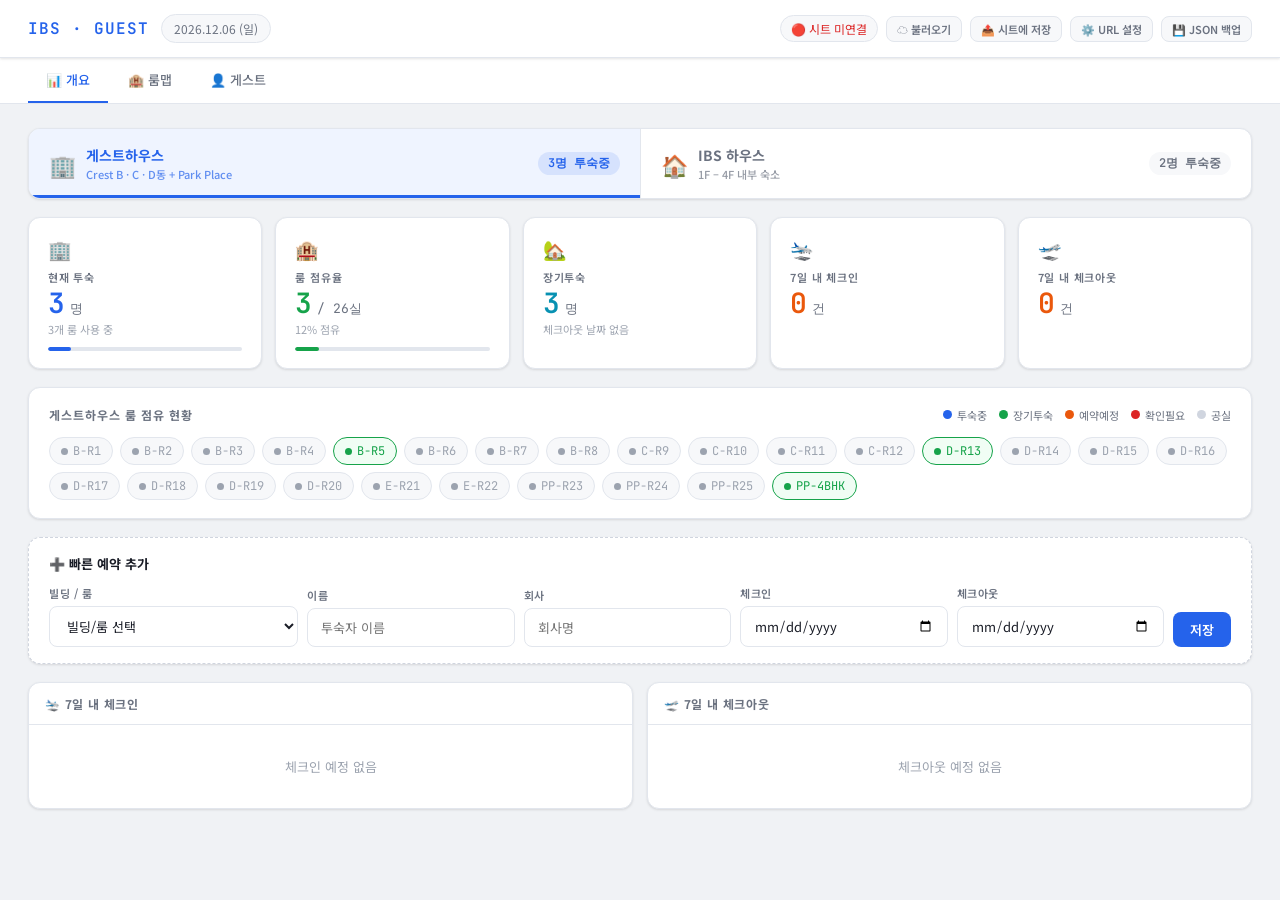
==== IBS_Dashboard_v5.html @ 52b6782c "Add files via upload" ====
<!DOCTYPE html>
<html lang="ko">
<head>
<meta charset="UTF-8">
<meta name="viewport" content="width=device-width, initial-scale=1.0">
<title>IBS 룸 대시보드</title>
<link href="https://fonts.googleapis.com/css2?family=Noto+Sans+KR:wght@300;400;500;700&family=JetBrains+Mono:wght@400;600&display=swap" rel="stylesheet">
<style>
:root {
  --bg:#f0f2f5; --surface:#fff; --surface2:#f7f8fa; --border:#e2e6ed; --border2:#d0d5df;
  --text:#1a1d27; --text2:#6b7280; --text3:#9ca3af;
  --accent:#2563eb; --accent-light:#eff4ff;
  --green:#16a34a; --green-light:#f0fdf4;
  --orange:#ea580c; --orange-light:#fff7ed;
  --red:#dc2626; --red-light:#fef2f2;
  --teal:#0891b2; --teal-light:#ecfeff;
  --yellow:#ca8a04; --yellow-light:#fefce8;
  --shadow:0 1px 3px rgba(0,0,0,.08),0 1px 2px rgba(0,0,0,.04);
  --shadow-md:0 4px 12px rgba(0,0,0,.1),0 2px 4px rgba(0,0,0,.05);
  --shadow-lg:0 10px 30px rgba(0,0,0,.15);
  --r:12px; --r-sm:8px;
}
*{box-sizing:border-box;margin:0;padding:0}
body{font-family:'Noto Sans KR',sans-serif;background:var(--bg);color:var(--text);min-height:100vh;font-size:14px}

/* HEADER */
.header{background:var(--surface);border-bottom:1px solid var(--border);padding:0 28px;display:flex;align-items:center;height:58px;position:sticky;top:0;z-index:200;box-shadow:var(--shadow);gap:12px}
.header-logo{font-family:'JetBrains Mono',monospace;font-size:16px;font-weight:600;color:var(--accent);letter-spacing:1px}
.header-date{font-size:12px;color:var(--text2);background:var(--surface2);padding:5px 12px;border-radius:20px;border:1px solid var(--border)}
.header-actions{margin-left:auto;display:flex;gap:8px;align-items:center}

/* NAV */
.nav{display:flex;gap:2px;padding:0 28px;background:var(--surface);border-bottom:1px solid var(--border)}
.nav-tab{padding:12px 18px;font-size:13px;font-weight:500;color:var(--text2);cursor:pointer;border-bottom:2px solid transparent;transition:all .15s;user-select:none}
.nav-tab:hover{color:var(--text)}
.nav-tab.active{color:var(--accent);border-bottom-color:var(--accent)}

/* MAIN */
.main{padding:24px 28px;max-width:1400px}
.panel{display:none}
.panel.active{display:block}

/* ALERT BANNER */
.alert-banner{border-radius:var(--r-sm);padding:10px 16px;margin-bottom:10px;display:flex;align-items:center;gap:10px;font-size:13px}
.ab-warn{background:var(--yellow-light);border:1px solid #fde047}
.ab-warn .ab-text{color:var(--yellow)}
.ab-out{background:var(--red-light);border:1px solid #fca5a5}
.ab-out .ab-text{color:var(--red)}
.ab-text{flex:1}
.ab-link{font-size:12px;font-weight:600;cursor:pointer;text-decoration:underline;white-space:nowrap;margin-left:8px}
.ab-warn .ab-link{color:var(--yellow)}
.ab-out .ab-link{color:var(--red)}

/* KPI */
.kpi-grid{display:grid;grid-template-columns:repeat(auto-fit,minmax(170px,1fr));gap:13px;margin-bottom:18px}
.kpi-card{background:var(--surface);border:1px solid var(--border);border-radius:var(--r);padding:17px 19px;box-shadow:var(--shadow)}
.kpi-icon{font-size:19px;margin-bottom:7px}
.kpi-label{font-size:11px;color:var(--text2);font-weight:600;text-transform:uppercase;letter-spacing:.8px;margin-bottom:4px}
.kpi-main{display:flex;align-items:baseline;gap:5px;margin-bottom:3px}
.kpi-value{font-family:'JetBrains Mono',monospace;font-size:28px;font-weight:600;line-height:1}
.kpi-denom{font-size:13px;color:var(--text2);font-family:'JetBrains Mono',monospace}
.kpi-sub{font-size:11px;color:var(--text3)}
.kpi-bar{height:4px;background:var(--border);border-radius:2px;margin-top:10px;overflow:hidden}
.kpi-bar-fill{height:100%;border-radius:2px;transition:width .8s ease}
.kpi-blue .kpi-value{color:var(--accent)} .kpi-blue .kpi-bar-fill{background:var(--accent)}
.kpi-green .kpi-value{color:var(--green)} .kpi-green .kpi-bar-fill{background:var(--green)}
.kpi-orange .kpi-value{color:var(--orange)} .kpi-orange .kpi-bar-fill{background:var(--orange)}
.kpi-teal .kpi-value{color:var(--teal)} .kpi-teal .kpi-bar-fill{background:var(--teal)}
.kpi-yellow .kpi-value{color:var(--yellow)} .kpi-yellow .kpi-bar-fill{background:var(--yellow)}

/* ── PROPERTY SWITCHER (핵심 UI) ── */
.property-switcher{display:flex;gap:0;background:var(--surface);border:1px solid var(--border);border-radius:var(--r);overflow:hidden;box-shadow:var(--shadow);margin-bottom:18px}
.prop-btn{flex:1;padding:16px 20px;border:none;background:transparent;cursor:pointer;font-family:'Noto Sans KR',sans-serif;font-size:14px;font-weight:500;color:var(--text2);transition:all .15s;display:flex;align-items:center;gap:10px;border-right:1px solid var(--border);position:relative}
.prop-btn:last-child{border-right:none}
.prop-btn:hover{background:var(--surface2)}
.prop-btn.active{background:var(--accent-light);color:var(--accent)}
.prop-btn.active-ibs{background:var(--teal-light);color:var(--teal)}
.prop-btn-icon{font-size:22px}
.prop-btn-info{text-align:left;flex:1}
.prop-btn-title{font-weight:700;font-size:14px}
.prop-btn-sub{font-size:11px;margin-top:1px;opacity:.7}
.prop-btn-badge{font-family:'JetBrains Mono',monospace;font-size:12px;padding:3px 10px;border-radius:12px;font-weight:600}
.prop-btn.active .prop-btn-badge{background:rgba(37,99,235,.12);color:var(--accent)}
.prop-btn.active-ibs .prop-btn-badge{background:rgba(8,145,178,.12);color:var(--teal)}
.prop-btn:not(.active):not(.active-ibs) .prop-btn-badge{background:var(--surface2);color:var(--text2)}
.prop-indicator{position:absolute;bottom:0;left:0;right:0;height:3px;border-radius:0}
.prop-btn.active .prop-indicator{background:var(--accent)}
.prop-btn.active-ibs .prop-indicator{background:var(--teal)}

/* OCC SECTION */
.occ-card{background:var(--surface);border:1px solid var(--border);border-radius:var(--r);padding:18px 20px;box-shadow:var(--shadow);margin-bottom:18px}
.occ-card-header{display:flex;align-items:center;justify-content:space-between;margin-bottom:14px;flex-wrap:wrap;gap:8px}
.occ-card-title{font-size:12px;font-weight:700;color:var(--text2);text-transform:uppercase;letter-spacing:1px}
.legend{display:flex;gap:12px;flex-wrap:wrap;align-items:center}
.legend-item{display:flex;align-items:center;gap:5px;font-size:11px;color:var(--text2)}
.legend-dot{width:9px;height:9px;border-radius:50%}
.ld-occ{background:var(--accent)} .ld-up{background:var(--orange)}
.ld-long{background:var(--green)} .ld-conf{background:var(--red)} .ld-empty{background:var(--border2)}

.occ-rooms{display:flex;flex-wrap:wrap;gap:7px}
.occ-chip{display:flex;align-items:center;gap:5px;padding:5px 11px;border-radius:20px;font-size:12px;font-family:'JetBrains Mono',monospace;border:1.5px solid var(--border);cursor:pointer;transition:all .15s;user-select:none}
.occ-chip:hover{transform:translateY(-1px);box-shadow:var(--shadow-md)}
.chip-occ{background:var(--accent-light);border-color:var(--accent);color:var(--accent)}
.chip-up{background:var(--orange-light);border-color:var(--orange);color:var(--orange)}
.chip-long{background:var(--green-light);border-color:var(--green);color:var(--green)}
.chip-conf{background:var(--red-light);border-color:var(--red);color:var(--red)}
.chip-empty{background:var(--surface2);color:var(--text3)}
.chip-dot{width:7px;height:7px;border-radius:50%}
.dot-occ{background:var(--accent)} .dot-up{background:var(--orange)}
.dot-long{background:var(--green)} .dot-conf{background:var(--red)} .dot-empty{background:var(--text3)}

/* QUICK ADD */
.quick-add-card{background:var(--surface);border:1.5px dashed var(--border2);border-radius:var(--r);padding:16px 20px;margin-bottom:18px;box-shadow:var(--shadow)}
.quick-add-title{font-size:13px;font-weight:700;color:var(--text);margin-bottom:12px}
.qa-grid{display:grid;grid-template-columns:1.2fr 1fr 1fr 1fr 1fr auto;gap:9px;align-items:end}
@media(max-width:900px){.qa-grid{grid-template-columns:1fr 1fr}}

/* TWO COL */
.two-col{display:grid;grid-template-columns:1fr 1fr;gap:14px}
@media(max-width:800px){.two-col{grid-template-columns:1fr}}

/* LIST CARD */
.list-card{background:var(--surface);border:1px solid var(--border);border-radius:var(--r);overflow:hidden;box-shadow:var(--shadow)}
.list-card-header{padding:12px 16px;border-bottom:1px solid var(--border);font-size:12px;font-weight:700;text-transform:uppercase;letter-spacing:.8px;color:var(--text2)}
.list-item{padding:9px 16px;border-bottom:1px solid var(--border);display:flex;align-items:center;gap:9px;transition:background .1s;cursor:pointer}
.list-item:last-child{border-bottom:none}
.list-item:hover{background:var(--surface2)}
.day-badge{font-family:'JetBrains Mono',monospace;font-size:11px;font-weight:600;padding:3px 8px;border-radius:6px;min-width:40px;text-align:center;flex-shrink:0}
.badge-in{background:var(--green-light);color:var(--green)}
.badge-out{background:var(--orange-light);color:var(--orange)}
.badge-today{background:var(--red-light);color:var(--red)}
.bldg-tag{font-size:10px;padding:2px 7px;border-radius:4px;font-weight:600;flex-shrink:0}
.tag-gh{background:var(--accent-light);color:var(--accent)}
.tag-ibs{background:var(--teal-light);color:var(--teal)}

/* ── ROOM MAP ── */
.roommap-layout{display:grid;grid-template-columns:220px 1fr;gap:16px;align-items:start}
@media(max-width:900px){.roommap-layout{grid-template-columns:1fr}}
.bldg-selector{background:var(--surface);border:1px solid var(--border);border-radius:var(--r);overflow:hidden;box-shadow:var(--shadow)}
.bldg-selector-header{padding:12px 16px;background:var(--surface2);border-bottom:1px solid var(--border);font-size:11px;font-weight:700;text-transform:uppercase;letter-spacing:1px;color:var(--text2)}
.bldg-btn{width:100%;padding:12px 16px;display:flex;align-items:center;gap:10px;border:none;background:transparent;cursor:pointer;border-bottom:1px solid var(--border);font-family:'Noto Sans KR',sans-serif;font-size:13px;color:var(--text);text-align:left;transition:all .15s}
.bldg-btn:last-child{border-bottom:none}
.bldg-btn:hover{background:var(--surface2)}
.bldg-btn.active-gh{background:var(--accent-light);color:var(--accent)}
.bldg-btn.active-ibs-btn{background:var(--teal-light);color:var(--teal)}
.bldg-icon{font-size:17px}
.bldg-info{flex:1}
.bldg-name{font-weight:600;font-size:13px}
.bldg-detail{font-size:10px;color:var(--text3);margin-top:1px}
.bldg-btn.active-gh .bldg-detail,.bldg-btn.active-ibs-btn .bldg-detail{opacity:.6}
.bldg-count{font-family:'JetBrains Mono',monospace;font-size:11px;padding:2px 8px;border-radius:10px;background:var(--surface2);color:var(--text2)}
.bldg-btn.active-gh .bldg-count{background:rgba(37,99,235,.12);color:var(--accent)}
.bldg-btn.active-ibs-btn .bldg-count{background:rgba(8,145,178,.12);color:var(--teal)}

.bldg-group-label{padding:8px 16px 5px;font-size:10px;font-weight:700;text-transform:uppercase;letter-spacing:1px;color:var(--text3);background:var(--surface2);border-bottom:1px solid var(--border)}

.room-panel{background:var(--surface);border:1px solid var(--border);border-radius:var(--r);box-shadow:var(--shadow);overflow:hidden}
.room-panel-header{padding:14px 18px;border-bottom:1px solid var(--border);background:var(--surface2);display:flex;align-items:flex-start;justify-content:space-between;gap:12px;flex-wrap:wrap}
.room-panel-title{font-size:15px;font-weight:700}
.room-panel-sub{font-size:12px;color:var(--text2);margin-top:2px}
.rooms-grid{padding:16px;display:grid;grid-template-columns:repeat(auto-fill,minmax(138px,1fr));gap:9px}

/* ROOM CARD */
.room-card{border:1.5px solid var(--border);border-radius:10px;padding:12px;cursor:pointer;transition:all .15s;position:relative;background:var(--surface);min-height:92px;display:flex;flex-direction:column}
.room-card:hover{transform:translateY(-2px);box-shadow:var(--shadow-md)}
.rc-occ{border-color:var(--accent);background:var(--accent-light)}
.rc-up{border-color:var(--orange);background:var(--orange-light)}
.rc-long{border-color:var(--green);background:var(--green-light)}
.rc-conf{border-color:var(--red);background:var(--red-light)}
.rc-empty{border-color:var(--border2);background:var(--surface2)}
.room-number{font-family:'JetBrains Mono',monospace;font-size:12px;font-weight:600;margin-bottom:5px}
.rc-occ .room-number{color:var(--accent)}
.rc-up .room-number{color:var(--orange)}
.rc-long .room-number{color:var(--green)}
.rc-conf .room-number{color:var(--red)}
.rc-empty .room-number{color:var(--text3)}
.room-guest{font-size:12px;font-weight:600;color:var(--text);line-height:1.3}
.room-company{font-size:10px;color:var(--text2);margin-top:2px;overflow:hidden;text-overflow:ellipsis;white-space:nowrap}
.room-dates{font-size:10px;color:var(--text3);margin-top:3px;font-family:'JetBrains Mono',monospace}
.room-nights{font-size:10px;font-weight:600;margin-top:2px}
.rc-occ .room-nights{color:var(--accent)} .rc-up .room-nights{color:var(--orange)} .rc-long .room-nights{color:var(--green)}
.room-next{font-size:11px;font-weight:600;color:var(--orange);margin-top:5px;border-top:1px solid rgba(234,88,12,.25);padding-top:5px;background:rgba(234,88,12,.07);border-radius:4px;padding:4px 6px;margin-top:6px}
.room-long-badge{display:inline-block;font-size:9px;font-weight:700;background:var(--green);color:#fff;padding:1px 6px;border-radius:4px;margin-top:3px}
.room-empty-label{font-size:12px;color:var(--text3);margin-top:auto;padding-top:6px}
.edit-btn-small{position:absolute;top:7px;right:7px;background:rgba(255,255,255,.9);border:1px solid var(--border);border-radius:5px;cursor:pointer;font-size:12px;opacity:0;transition:opacity .15s;padding:2px 5px;line-height:1}
.room-card:hover .edit-btn-small{opacity:1}

/* MODAL */
.modal-overlay{display:none;position:fixed;inset:0;background:rgba(0,0,0,.4);z-index:500;align-items:center;justify-content:center;padding:20px;overflow-y:auto}
.modal-overlay.open{display:flex}
.modal{background:var(--surface);border-radius:16px;width:100%;max-width:540px;box-shadow:var(--shadow-lg);display:flex;flex-direction:column;max-height:90vh;animation:mIn .2s ease;margin:auto}
@keyframes mIn{from{opacity:0;transform:translateY(6px) scale(.98)}to{opacity:1;transform:none}}
.modal-header{padding:17px 22px 13px;border-bottom:1px solid var(--border);display:flex;align-items:flex-start;justify-content:space-between;flex-shrink:0}
.modal-title{font-size:15px;font-weight:700}
.modal-room-tag{font-family:'JetBrains Mono',monospace;font-size:12px;padding:3px 10px;border-radius:6px;margin-top:4px;display:inline-block}
.tag-room-gh{background:var(--accent-light);color:var(--accent)}
.tag-room-ibs{background:var(--teal-light);color:var(--teal)}
.modal-close{background:none;border:none;font-size:20px;cursor:pointer;color:var(--text2);padding:4px;line-height:1;flex-shrink:0}
.modal-close:hover{color:var(--text)}
.modal-body{padding:18px 22px;overflow-y:auto;flex:1}
.modal-footer{padding:13px 22px;border-top:1px solid var(--border);display:flex;gap:8px;justify-content:flex-end;flex-shrink:0}

/* BOOKING ENTRY */
.booking-entry{background:var(--surface2);border:1px solid var(--border);border-radius:8px;padding:10px 12px;margin-bottom:8px}
.booking-entry-header{display:flex;align-items:flex-start;gap:8px}
.booking-entry-main{flex:1}
.booking-entry-name{font-weight:600;font-size:13px}
.booking-entry-meta{font-size:11px;color:var(--text2);margin-top:2px}
.booking-entry-status{padding:2px 8px;border-radius:10px;font-size:10px;font-weight:600;flex-shrink:0;margin-top:1px}
.st-active{background:var(--accent-light);color:var(--accent)}
.st-long{background:var(--green-light);color:var(--green)}
.st-upcoming{background:var(--orange-light);color:var(--orange)}
.st-past{background:var(--surface2);color:var(--text3);border:1px solid var(--border)}
.booking-entry-actions{display:flex;gap:6px;margin-top:8px}
.booking-edit-form{margin-top:10px;padding-top:10px;border-top:1px solid var(--border);display:none}
.booking-edit-form.open{display:block}

/* FORM */
.form-row{margin-bottom:12px}
.form-label{display:block;font-size:11px;font-weight:600;color:var(--text2);text-transform:uppercase;letter-spacing:.5px;margin-bottom:5px}
.form-input,.form-select{width:100%;padding:9px 13px;border:1.5px solid var(--border);border-radius:var(--r-sm);font-size:13px;font-family:'Noto Sans KR',sans-serif;background:var(--surface);color:var(--text);outline:none;transition:border-color .15s}
.form-input:focus,.form-select:focus{border-color:var(--accent)}
.date-row{display:grid;grid-template-columns:1fr 1fr;gap:10px}
.section-divider{font-size:12px;font-weight:700;color:var(--text);margin:13px 0 11px;padding-bottom:8px;border-bottom:1px solid var(--border);display:flex;align-items:center;gap:6px}

/* LONGTERM TOGGLE */
.longterm-row{display:flex;align-items:center;gap:10px;margin-bottom:12px;padding:10px 13px;background:var(--green-light);border:1.5px solid var(--green);border-radius:var(--r-sm)}
.longterm-row label{font-size:13px;color:var(--green);font-weight:600;cursor:pointer;flex:1}
.toggle{position:relative;flex:1;height:28px;min-width:60px}
.toggle input{opacity:0;position:absolute;width:100%;height:100%;margin:0;cursor:pointer;z-index:2}
.toggle-slider{position:absolute;inset:0;background:var(--border2);border-radius:14px;cursor:pointer;transition:.3s}
.toggle-slider:before{content:'';position:absolute;height:22px;width:22px;left:3px;top:3px;background:#fff;border-radius:50%;transition:.3s;box-shadow:0 1px 3px rgba(0,0,0,.2)}
.toggle input:checked+.toggle-slider{background:var(--green)}
.toggle input:checked+.toggle-slider:before{left:calc(100% - 25px)}

/* BUTTONS */
.btn{padding:8px 17px;border-radius:var(--r-sm);font-size:13px;font-weight:600;cursor:pointer;border:none;font-family:'Noto Sans KR',sans-serif;transition:all .15s;display:inline-flex;align-items:center;gap:5px}
.btn-primary{background:var(--accent);color:#fff}
.btn-primary:hover{background:#1d4ed8}
.btn-ghost{background:var(--surface2);color:var(--text2);border:1px solid var(--border)}
.btn-ghost:hover{background:var(--border);color:var(--text)}
.btn-danger{background:transparent;color:var(--red);border:1px solid rgba(220,38,38,.3)}
.btn-danger:hover{background:var(--red);color:#fff;border-color:var(--red)}
.btn-sm{padding:4px 10px;font-size:11px}

/* GUESTS TABLE */
.search-wrap{position:relative;margin-bottom:11px}
.search-wrap input{width:100%;padding:10px 16px 10px 38px;border:1.5px solid var(--border);border-radius:var(--r-sm);font-size:13px;background:var(--surface);color:var(--text);outline:none;font-family:'Noto Sans KR',sans-serif}
.search-wrap input:focus{border-color:var(--accent)}
.search-icon{position:absolute;left:12px;top:50%;transform:translateY(-50%);color:var(--text3);font-size:15px}
.filter-chips{display:flex;gap:6px;flex-wrap:wrap;margin-bottom:11px}
.fchip{padding:5px 13px;border-radius:20px;font-size:12px;cursor:pointer;border:1.5px solid var(--border);color:var(--text2);background:var(--surface);transition:all .15s}
.fchip:hover{border-color:var(--accent);color:var(--accent)}
.fchip.on{background:var(--accent);border-color:var(--accent);color:#fff}
.sort-th{display:flex;align-items:center;gap:4px;cursor:pointer;user-select:none;white-space:nowrap}
.sort-th:hover{color:var(--accent)}
.sort-arr{font-size:10px;color:var(--text3)}
.sort-arr.active{color:var(--accent)}
.table-wrap{background:var(--surface);border:1px solid var(--border);border-radius:var(--r);box-shadow:var(--shadow);overflow:hidden}
table{width:100%;border-collapse:collapse}
thead th{padding:10px 13px;background:var(--surface2);text-align:left;font-size:11px;text-transform:uppercase;letter-spacing:.7px;color:var(--text2);font-weight:700;border-bottom:1px solid var(--border)}
tbody td{padding:10px 13px;border-bottom:1px solid var(--border);color:var(--text);font-size:13px;vertical-align:middle}
tbody tr:last-child td{border-bottom:none}
tbody tr:hover td{background:var(--surface2)}
.mono{font-family:'JetBrains Mono',monospace;font-size:11px}
.status-pill{padding:3px 9px;border-radius:10px;font-size:11px;font-weight:600}
.sp-active{background:var(--accent-light);color:var(--accent)}
.sp-long{background:var(--green-light);color:var(--green)}
.sp-upcoming{background:var(--orange-light);color:var(--orange)}
.sp-past{background:var(--surface2);color:var(--text3);border:1px solid var(--border)}
.sp-confirm{background:var(--red-light);color:var(--red)}

::-webkit-scrollbar{width:5px;height:5px}
::-webkit-scrollbar-track{background:transparent}
::-webkit-scrollbar-thumb{background:var(--border2);border-radius:3px}
.empty{text-align:center;padding:32px;color:var(--text3);font-size:13px}
#importFile{display:none}
</style>
</head>
<body>

<div class="header">
  <div class="header-logo">IBS · GUEST</div>
  <div class="header-date" id="headerDate"></div>
  <div class="header-actions">
    <span id="syncBadge" style="font-size:12px;padding:4px 10px;border-radius:20px;background:var(--surface2);border:1px solid var(--border);cursor:pointer" onclick="openUrlSetting()">🔴 시트 미연결</span>
    <button class="btn btn-ghost btn-sm" onclick="loadFromSheet()" title="구글 시트에서 불러오기">☁️ 불러오기</button>
    <button class="btn btn-ghost btn-sm" onclick="syncBulk()" title="전체 데이터를 구글 시트로 전송">📤 시트에 저장</button>
    <button class="btn btn-ghost btn-sm" onclick="openUrlSetting()" title="구글 시트 URL 설정">⚙️ URL 설정</button>
    <button class="btn btn-ghost btn-sm" onclick="exportData()">💾 JSON 백업</button>
    <input type="file" id="importFile" accept=".json" onchange="importData(event)" style="display:none">
  </div>
</div>

<div class="nav">
  <div class="nav-tab active" onclick="goTab('overview')">📊 개요</div>
  <div class="nav-tab" onclick="goTab('roommap')">🏨 룸맵</div>
  <div class="nav-tab" onclick="goTab('guests')">👤 게스트</div>
</div>

<div class="main">

  <!-- ═══ OVERVIEW ═══ -->
  <div id="tab-overview" class="panel active">

    <!-- Property Switcher -->
    <div class="property-switcher" id="propSwitcher">
      <button class="prop-btn active" id="propBtnGH" onclick="setProp('gh')">
        <div class="prop-indicator"></div>
        <div class="prop-btn-icon">🏢</div>
        <div class="prop-btn-info">
          <div class="prop-btn-title">게스트하우스</div>
          <div class="prop-btn-sub">Crest B · C · D동 + Park Place</div>
        </div>
        <span class="prop-btn-badge" id="propBadgeGH"></span>
      </button>
      <button class="prop-btn" id="propBtnIBS" onclick="setProp('ibs')">
        <div class="prop-indicator"></div>
        <div class="prop-btn-icon">🏠</div>
        <div class="prop-btn-info">
          <div class="prop-btn-title">IBS 하우스</div>
          <div class="prop-btn-sub">1F – 4F 내부 숙소</div>
        </div>
        <span class="prop-btn-badge" id="propBadgeIBS"></span>
      </button>
    </div>

    <div id="alertBanners"></div>
    <div class="kpi-grid" id="kpiGrid"></div>

    <div class="occ-card">
      <div class="occ-card-header">
        <div class="occ-card-title" id="occTitle">전체 룸 점유 현황</div>
        <div class="legend">
          <div class="legend-item"><div class="legend-dot ld-occ"></div>투숙중</div>
          <div class="legend-item"><div class="legend-dot ld-long"></div>장기투숙</div>
          <div class="legend-item"><div class="legend-dot ld-up"></div>예약예정</div>
          <div class="legend-item"><div class="legend-dot ld-conf"></div>확인필요</div>
          <div class="legend-item"><div class="legend-dot ld-empty"></div>공실</div>
        </div>
      </div>
      <div class="occ-rooms" id="occRooms"></div>
    </div>

    <!-- Quick Add -->
    <div class="quick-add-card">
      <div class="quick-add-title">➕ 빠른 예약 추가</div>
      <div class="qa-grid">
        <div><div class="form-label">빌딩 / 룸</div><select class="form-select" id="qaRoom"></select></div>
        <div><div class="form-label">이름</div><input class="form-input" type="text" id="qaName" placeholder="투숙자 이름"></div>
        <div><div class="form-label">회사</div><input class="form-input" type="text" id="qaCompany" placeholder="회사명"></div>
        <div><div class="form-label">체크인</div><input class="form-input" type="date" id="qaCheckIn"></div>
        <div><div class="form-label">체크아웃</div><input class="form-input" type="date" id="qaCheckOut"></div>
        <div><div class="form-label">&nbsp;</div><button class="btn btn-primary" style="width:100%;justify-content:center" onclick="quickAdd()">저장</button></div>
      </div>
    </div>

    <div class="two-col">
      <div class="list-card">
        <div class="list-card-header">🛬 7일 내 체크인</div>
        <div id="listCheckin"></div>
      </div>
      <div class="list-card">
        <div class="list-card-header">🛫 7일 내 체크아웃</div>
        <div id="listCheckout"></div>
      </div>
    </div>
  </div>

  <!-- ═══ ROOM MAP ═══ -->
  <div id="tab-roommap" class="panel">
    <div class="roommap-layout">
      <div>
        <div class="bldg-selector">
          <div class="bldg-selector-header">빌딩 선택</div>
          <div id="bldgList"></div>
        </div>
      </div>
      <div>
        <div class="room-panel">
          <div class="room-panel-header">
            <div>
              <div class="room-panel-title" id="roomPanelTitle">B동 크레스트</div>
              <div class="room-panel-sub" id="roomPanelSub"></div>
            </div>
            <div class="legend">
              <div class="legend-item"><div class="legend-dot ld-occ"></div>투숙중</div>
              <div class="legend-item"><div class="legend-dot ld-long"></div>장기투숙</div>
              <div class="legend-item"><div class="legend-dot ld-up"></div>예약예정</div>
              <div class="legend-item"><div class="legend-dot ld-conf"></div>확인필요</div>
              <div class="legend-item"><div class="legend-dot ld-empty"></div>공실</div>
            </div>
          </div>
          <div class="rooms-grid" id="roomsGrid"></div>
        </div>
      </div>
    </div>
  </div>

  <!-- ═══ GUESTS ═══ -->
  <div id="tab-guests" class="panel">
    <div style="display:flex;gap:10px;align-items:flex-start;flex-wrap:wrap;margin-bottom:11px">
      <div class="search-wrap" style="flex:1;min-width:200px;margin-bottom:0">
        <span class="search-icon">🔍</span>
        <input type="text" id="guestSearch" placeholder="이름, 회사, 룸번호로 검색..." oninput="renderGuests()">
      </div>
      <button class="btn btn-primary btn-sm" onclick="openModal('B','R1',true)">➕ 예약 추가</button>
    </div>
    <div class="filter-chips">
      <div class="fchip on" onclick="setGF('all',this)">전체</div>
      <div class="fchip" onclick="setGF('active',this)">투숙중</div>
      <div class="fchip" onclick="setGF('longterm',this)">장기투숙</div>
      <div class="fchip" onclick="setGF('upcoming',this)">예약예정</div>
      <div class="fchip" onclick="setGF('past',this)">퇴실</div>
      <div class="fchip" onclick="setGF('confirm',this)">⚠ 확인필요</div>
      <div class="fchip" onclick="setGF('GH',this)">게스트하우스</div>
      <div class="fchip" onclick="setGF('IBS',this)">IBS</div>
    </div>
    <div class="table-wrap">
      <table>
        <thead><tr>
          <th>구분</th>
          <th><div class="sort-th" onclick="setSort('room')">룸<span class="sort-arr" id="sa-room"></span></div></th>
          <th><div class="sort-th" onclick="setSort('name')">이름<span class="sort-arr" id="sa-name"></span></div></th>
          <th>회사</th>
          <th><div class="sort-th" onclick="setSort('check_in')">체크인<span class="sort-arr" id="sa-check_in"></span></div></th>
          <th><div class="sort-th" onclick="setSort('check_out')">체크아웃<span class="sort-arr" id="sa-check_out"></span></div></th>
          <th>결제</th><th>체류</th><th>상태</th><th>수정</th>
        </tr></thead>
        <tbody id="guestTbody"></tbody>
      </table>
    </div>
  </div>

</div>

<!-- ═══ MODAL ═══ -->
<div class="modal-overlay" id="modalOverlay" onclick="closeModalOutside(event)">
  <div class="modal">
    <div class="modal-header">
      <div>
        <div class="modal-title" id="modalTitle"></div>
        <div class="modal-room-tag" id="modalRoomTag"></div>
      </div>
      <button class="modal-close" onclick="closeModal()">✕</button>
    </div>
    <div class="modal-body">
      <div id="modalBookings"></div>
      <div class="section-divider">➕ 새 예약 추가</div>

      <!-- 장기투숙 토글 -->
      <div class="longterm-row">
        <label for="ltToggle">🏡 장기투숙 (체크아웃 날짜 없음)</label>
        <label class="toggle"><input type="checkbox" id="ltToggle" onchange="toggleLongterm()"><span class="toggle-slider"></span></label>
      </div>

      <div class="date-row form-row">
        <div><div class="form-label">체크인 *</div><input class="form-input" type="date" id="inCheckIn"></div>
        <div id="coWrap"><div class="form-label">체크아웃</div><input class="form-input" type="date" id="inCheckOut"></div>
      </div>
      <div class="form-row"><div class="form-label">이름 *</div><input class="form-input" type="text" id="inName" placeholder="투숙자 이름"></div>
      <div class="form-row"><div class="form-label">회사</div><input class="form-input" type="text" id="inCompany" placeholder="회사명"></div>
      <div class="form-row">
        <div class="form-label">결제 방식</div>
        <select class="form-select" id="inPaymentSelect" onchange="syncPay()" style="margin-bottom:6px">
          <option value="">선택 또는 직접 입력 ↓</option>
          <option value="카드">카드</option>
          <option value="현금">현금</option>
          <option value="회사청구">회사청구</option>
          <option value="내부">내부</option>
          <option value="미정">미정</option>
        </select>
        <input class="form-input" type="text" id="inPayment" placeholder="직접 입력 가능">
      </div>
      <div class="form-row"><div class="form-label">비고</div><input class="form-input" type="text" id="inRemark" placeholder="메모 (선택)"></div>
    </div>
    <div class="modal-footer">
      <button class="btn btn-ghost" onclick="closeModal()">닫기</button>
      <button class="btn btn-primary" onclick="saveBooking()">✓ 저장</button>
    </div>
  </div>
</div>

<script>
// ══════════════════════════════════════
//  SETUP
// ══════════════════════════════════════
const TODAY = new Date(); TODAY.setHours(0,0,0,0);
const TODAYSTR = TODAY.toISOString().slice(0,10);

// ══════════════════════════════════════
//  ★ 구글 시트 연동 설정
//  Apps Script 배포 후 아래 URL을 교체하세요
// ══════════════════════════════════════
let SCRIPT_URL = localStorage.getItem('ibs_script_url') || '';

// ── API 통신 함수들 ──
async function apiGet() {
  if (!SCRIPT_URL) return null;
  try {
    const res = await fetch(SCRIPT_URL + '?action=getAll');
    const json = await res.json();
    return json.ok ? json.data : null;
  } catch(e) { console.warn('API GET 실패:', e); return null; }
}

async function apiPost(body) {
  if (!SCRIPT_URL) return { ok: false, error: 'URL 미설정' };
  try {
    const res = await fetch(SCRIPT_URL, {
      method: 'POST',
      body: JSON.stringify(body)
    });
    return await res.json();
  } catch(e) { return { ok: false, error: e.message }; }
}

// 시트 연동 상태
let sheetConnected = false;

const BUILDINGS = [
  // 게스트하우스
  {id:'B', name:'B동 크레스트', addr:'Crest B214 아조이', icon:'🏢', group:'gh', rooms:['R1','R2','R3','R4','R5','R6','R7','R8']},
  {id:'C', name:'C동 크레스트', addr:'Crest C264 아구',   icon:'🏢', group:'gh', rooms:['R9','R10','R11','R12']},
  {id:'D', name:'D동 크레스트', addr:'Crest D162 추이 / D242 아치', icon:'🏢', group:'gh', rooms:['R13','R14','R15','R16','R17','R18','R19','R20']},
  {id:'E', name:'E동 크레스트', addr:'Crest E012 수이수이', icon:'🏢', group:'gh', rooms:['R21','R22']},
  {id:'PP',name:'Park Place',   addr:'PP-K304 / PP-M054', icon:'🏙️', group:'gh', rooms:['R23','R24','R25','4BHK']},
  // IBS
  {id:'IBS',name:'IBS 하우스',  addr:'1F–4F 내부 숙소',   icon:'🏠', group:'ibs', rooms:['1F-R1','1F-R2','1F-R3','1F-R4','2F-R1','2F-R2','2F-R3','2F-R4','3F-R5','3F-R6','3F-R7','3F-R8','4F-R9','4F-R10','4F-R11','4F-R12']},
];

const DEFAULT_DATA = [
  {id:'b1',group:'gh',bldgId:'B',room:'R3',check_in:'2026-04-06',check_out:'2026-04-08',company:'현대오토에버',name:'정양호',payment:'메가 $95'},
  {id:'b2',group:'gh',bldgId:'B',room:'R3',check_in:'2026-04-08',check_out:'2026-04-18',company:'파로스에스엔씨',name:'차혁준',payment:'메가 $95'},
  {id:'b3',group:'gh',bldgId:'B',room:'R4',check_in:'2026-04-06',check_out:'2026-04-08',company:'현대오토에버',name:'이도관',payment:'비담 $95'},
  {id:'b4',group:'gh',bldgId:'B',room:'R5',check_in:'2026-03-16',check_out:'',longterm:true,company:'SK',name:'김명회',payment:'회사청구 월정액'},
  {id:'b5',group:'gh',bldgId:'B',room:'R5',check_in:'2026-04-12',check_out:'2026-04-17',company:'파로스에스엔씨',name:'허은석',payment:'메가 $95'},
  {id:'b6',group:'gh',bldgId:'B',room:'R6',check_in:'2026-03-18',check_out:'2026-04-20',company:'마카롱',name:'정다래',payment:'회사청구 $100+Tax'},
  {id:'b7',group:'gh',bldgId:'B',room:'R7',check_in:'2026-03-18',check_out:'2026-03-23',company:'효성',name:'김형준',payment:'카드결제'},
  {id:'b8',group:'gh',bldgId:'B',room:'R7',check_in:'2026-03-23',check_out:'2026-03-27',company:'기아',name:'신아진',payment:'메가 $95'},
  {id:'b9',group:'gh',bldgId:'B',room:'R7',check_in:'2026-03-27',check_out:'2026-03-30',company:'효성',name:'김형준',payment:'카드결제'},
  {id:'b10',group:'gh',bldgId:'B',room:'R7',check_in:'2026-04-01',check_out:'2026-04-03',company:'효성',name:'김형준',payment:'카드결제'},
  {id:'b11',group:'gh',bldgId:'B',room:'R7',check_in:'2026-04-08',check_out:'2026-04-17',company:'현대오토에버',name:'한만형',payment:'메가 $95'},
  {id:'b12',group:'gh',bldgId:'B',room:'R8',check_in:'2026-03-23',check_out:'2026-03-27',company:'기아',name:'이병현',payment:'메가 $95'},
  {id:'b13',group:'gh',bldgId:'B',room:'R8',check_in:'2026-03-27',check_out:'2026-04-02',company:'마카롱',name:'김일권',payment:'회사청구 $100+Tax'},
  {id:'c1',group:'gh',bldgId:'C',room:'R9',check_in:'2026-03-05',check_out:'2026-03-23',company:'마카롱',name:'정우민',payment:'회사청구 월정액'},
  {id:'c2',group:'gh',bldgId:'C',room:'R10',check_in:'2026-03-13',check_out:'2026-04-01',company:'하나은행',name:'정석민',payment:'현금'},
  {id:'c3',group:'gh',bldgId:'C',room:'R11',check_in:'2026-01-18',check_out:'2026-05-30',company:'LX 판토스',name:'최윤성',payment:'회사청구 월정액'},
  {id:'c4',group:'gh',bldgId:'C',room:'R12',check_in:'2026-03-16',check_out:'2026-03-26',company:'마카롱',name:'전효봉',payment:'회사청구 $100+Tax'},
  {id:'c5',group:'gh',bldgId:'C',room:'R12',check_in:'2026-03-26',check_out:'2026-04-02',company:'마카롱',name:'정윤식',payment:'회사청구 $100+Tax'},
  {id:'c6',group:'gh',bldgId:'C',room:'R12',check_in:'2026-04-08',check_out:'2026-04-18',company:'파로스에스엔씨',name:'김주일',payment:'메가 $95'},
  {id:'d1',group:'gh',bldgId:'D',room:'R13',check_in:'2025-08-31',check_out:'',longterm:true,company:'CJ',name:'김건우',payment:'회사청구 월정액'},
  {id:'d2',group:'gh',bldgId:'D',room:'R14',check_in:'2026-02-19',check_out:'2026-05-10',company:'기업은행',name:'김옥주',payment:'회사청구 월정액'},
  {id:'d3',group:'gh',bldgId:'D',room:'R15',check_in:'2026-03-16',check_out:'2026-03-26',company:'마카롱',name:'최준혁',payment:'회사청구 $100+Tax'},
  {id:'d4',group:'gh',bldgId:'D',room:'R16',check_in:'2026-03-09',check_out:'2026-03-22',company:'현대',name:'조승모',payment:'메가 $95'},
  {id:'d5',group:'gh',bldgId:'D',room:'R16',check_in:'2026-03-23',check_out:'2026-04-09',company:'기아',name:'Clayton Massey',payment:'메가 $95'},
  {id:'d6',group:'gh',bldgId:'D',room:'R16',check_in:'2026-04-13',check_out:'2026-04-16',company:'오토에버 협력사',name:'손정수',payment:'비담 $95'},
  {id:'d7',group:'gh',bldgId:'D',room:'R17',check_in:'2026-03-06',check_out:'2026-03-28',company:'현대',name:'박종선',payment:'메가 $95'},
  {id:'d8',group:'gh',bldgId:'D',room:'R17',check_in:'2026-04-06',check_out:'2026-04-08',company:'현대오토에버',name:'박부진',payment:'메가 $95'},
  {id:'d9',group:'gh',bldgId:'D',room:'R18',check_in:'2026-03-06',check_out:'2026-03-28',company:'현대',name:'이상민',payment:'메가 $95'},
  {id:'d10',group:'gh',bldgId:'D',room:'R19',check_in:'2026-03-18',check_out:'2026-04-20',company:'마카롱',name:'정지윤',payment:'회사청구 $100+Tax'},
  {id:'d11',group:'gh',bldgId:'D',room:'R20',check_in:'2026-03-06',check_out:'2026-03-28',company:'현대',name:'이종훈',payment:'메가 $95'},
  {id:'e1',group:'gh',bldgId:'E',room:'R22',check_in:'2026-02-12',check_out:'2026-04-11',company:'대사관',name:'(공사님)',payment:'미정'},
  {id:'pp1',group:'gh',bldgId:'PP',room:'4BHK',check_in:'2025-10-12',check_out:'',longterm:true,company:'삼성전자',name:'서봉민',payment:'회사청구 월정액'},
  {id:'pp2',group:'gh',bldgId:'PP',room:'R23',check_in:'2026-03-23',check_out:'2026-03-26',company:'마카롱',name:'장준호',payment:'미정'},
  {id:'pp3',group:'gh',bldgId:'PP',room:'R24',check_in:'2026-03-23',check_out:'2026-03-26',company:'마카롱',name:'정윤식',payment:'미정'},
  // IBS
  {id:'i1',group:'ibs',bldgId:'IBS',room:'1F-R1',check_in:'2026-04-01',check_out:'',longterm:false,company:'팔도',name:'(미정)',payment:'미정'},
  {id:'i2',group:'ibs',bldgId:'IBS',room:'1F-R3',check_in:'2025-04-28',check_out:'2026-04-27',company:'비나테크',name:'비나테크',payment:'₩108,000+Tax'},
  {id:'i3',group:'ibs',bldgId:'IBS',room:'2F-R1',check_in:'2026-03-08',check_out:'2026-04-30',company:'KX INTEK',name:'박성원',payment:'원화 $100'},
  {id:'i4',group:'ibs',bldgId:'IBS',room:'3F-R5',check_in:'2026-04-03',check_out:'2026-04-09',company:'평화 발리오',name:'김윤건',payment:'$100+GST'},
  {id:'i5',group:'ibs',bldgId:'IBS',room:'3F-R6',check_in:'2026-04-03',check_out:'2026-04-09',company:'평화 발리오',name:'김재수',payment:'$100+GST'},
  {id:'i6',group:'ibs',bldgId:'IBS',room:'3F-R7',check_in:'2026-04-03',check_out:'2026-04-09',company:'평화 발리오',name:'맹준영',payment:'$100+GST'},
  {id:'i7',group:'ibs',bldgId:'IBS',room:'3F-R8',check_in:'2026-02-26',check_out:'',longterm:false,company:'미상',name:'문일도',payment:'미정'},
  {id:'i8',group:'ibs',bldgId:'IBS',room:'4F-R9',check_in:'2025-12-17',check_out:'',longterm:true,company:'IBS',name:'대표님',payment:'내부'},
  {id:'i9',group:'ibs',bldgId:'IBS',room:'4F-R12',check_in:'2026-02-26',check_out:'',longterm:true,company:'IBS',name:'강동규',payment:'내부'},
];

// ── Storage ──
function loadData(){try{const s=localStorage.getItem('ibs_v4');return s?JSON.parse(s):JSON.parse(JSON.stringify(DEFAULT_DATA))}catch{return JSON.parse(JSON.stringify(DEFAULT_DATA))}}
function saveData(){localStorage.setItem('ibs_v4',JSON.stringify(DATA))}

// ── 시트 동기화 래퍼들 ──
async function syncSave(booking) {
  saveData();
  if (!SCRIPT_URL) return;
  const r = await apiPost({ action: 'save', booking });
  if (!r.ok) console.warn('시트 저장 실패:', r.error);
  updateSyncBadge();
}
async function syncUpdate(booking) {
  saveData();
  if (!SCRIPT_URL) return;
  const r = await apiPost({ action: 'update', booking });
  if (!r.ok) console.warn('시트 수정 실패:', r.error);
  updateSyncBadge();
}
async function syncDelete(id) {
  saveData();
  if (!SCRIPT_URL) return;
  const r = await apiPost({ action: 'delete', id });
  if (!r.ok) console.warn('시트 삭제 실패:', r.error);
  updateSyncBadge();
}
async function syncBulk() {
  if (!SCRIPT_URL) { alert('먼저 구글 시트 URL을 설정하세요.'); return; }
  showToast('⏳ 구글 시트로 전송 중...');
  const r = await apiPost({ action: 'bulkSave', bookings: DATA });
  if (r.ok) showToast('✅ ' + r.count + '건이 구글 시트에 저장됐습니다!');
  else showToast('❌ 실패: ' + r.error);
  updateSyncBadge();
}
async function loadFromSheet() {
  if (!SCRIPT_URL) { alert('먼저 구글 시트 URL을 설정하세요.'); return; }
  showToast('⏳ 구글 시트에서 불러오는 중...');
  const data = await apiGet();
  if (data) {
    DATA = data;
    saveData();
    refreshAll();
    showToast('✅ 구글 시트에서 ' + data.length + '건을 불러왔습니다!');
  } else {
    showToast('❌ 불러오기 실패. URL을 확인하세요.');
  }
  updateSyncBadge();
}
function updateSyncBadge() {
  const el = document.getElementById('syncBadge');
  if (!el) return;
  if (!SCRIPT_URL) { el.textContent = '🔴 시트 미연결'; el.style.color='var(--red)'; }
  else { el.textContent = '🟢 시트 연결됨'; el.style.color='var(--green)'; }
}
function showToast(msg) {
  let t = document.getElementById('toast');
  if (!t) {
    t = document.createElement('div');
    t.id = 'toast';
    t.style.cssText = 'position:fixed;bottom:24px;left:50%;transform:translateX(-50%);background:#1a1d27;color:#fff;padding:11px 22px;border-radius:10px;font-size:13px;z-index:9999;box-shadow:0 4px 16px rgba(0,0,0,.2);transition:opacity .3s;font-family:Noto Sans KR,sans-serif';
    document.body.appendChild(t);
  }
  t.textContent = msg; t.style.opacity = '1';
  clearTimeout(t._timer);
  t._timer = setTimeout(() => t.style.opacity = '0', 3000);
}
function openUrlSetting() {
  const cur = SCRIPT_URL;
  const url = prompt('Apps Script 웹앱 URL을 입력하세요:\n(배포 후 받은 URL)', cur || '');
  if (url === null) return;
  SCRIPT_URL = url.trim();
  localStorage.setItem('ibs_script_url', SCRIPT_URL);
  updateSyncBadge();
  if (SCRIPT_URL) showToast('✅ URL이 저장됐습니다. 이제 시트 연동이 활성화됩니다.');
}
function genId(){return 'x'+Date.now()+Math.random().toString(36).slice(2,5)}
let DATA = loadData();

function exportData(){
  const b=new Blob([JSON.stringify(DATA,null,2)],{type:'application/json'});
  const a=document.createElement('a');a.href=URL.createObjectURL(b);a.download='ibs_bookings_'+TODAYSTR+'.json';a.click();
}
function importData(e){
  const f=e.target.files[0];if(!f)return;
  const r=new FileReader();
  r.onload=ev=>{try{const p=JSON.parse(ev.target.result);if(!Array.isArray(p))throw 0;if(!confirm(`${p.length}건 불러올까요? 현재 데이터를 덮어씁니다.`))return;DATA=p;saveData();refreshAll();alert('완료!')}catch{alert('파일 형식 오류')}e.target.value=''};
  r.readAsText(f);
}

// ── Helpers ──
function pd(s){if(!s||s.length!==10)return null;const d=new Date(s+'T00:00:00');return isNaN(d)?null:d}
function fmtD(s){const d=pd(s);if(!d)return s||'—';return`${d.getMonth()+1}/${d.getDate()}`}
function nights(b){const ci=pd(b.check_in),co=pd(b.check_out);if(!ci||!co)return null;const n=Math.round((co-ci)/86400000);return n>0?n+'박':null}
function diff(d1,d2){return Math.round((d2-d1)/86400000)}

// STATUS: active | longterm | upcoming | past | confirm | unknown
function statusOf(b){
  const ci=pd(b.check_in), co=pd(b.check_out);
  if(!ci) return 'unknown';
  if(b.longterm) return ci<=TODAY ? 'longterm' : 'upcoming';   // 장기투숙 플래그
  if(!co||b.check_out==='') return ci<=TODAY ? 'confirm' : 'upcoming'; // 날짜없고 장기투숙 아님 = 확인필요
  if(ci>TODAY) return 'upcoming';
  if(co<=TODAY) return 'past';
  return 'active';
}

// ── Property state ──
let activeProp = 'gh'; // 'gh' | 'ibs'

function setProp(p){
  activeProp = p;
  document.getElementById('propBtnGH').className  = 'prop-btn' + (p==='gh'?' active':'');
  document.getElementById('propBtnIBS').className = 'prop-btn' + (p==='ibs'?' active-ibs':'');
  renderOverview();
}

// ── Tab ──
function goTab(name){
  document.querySelectorAll('.nav-tab').forEach((t,i)=>t.classList.toggle('active',['overview','roommap','guests'][i]===name));
  document.querySelectorAll('.panel').forEach(p=>p.classList.toggle('active',p.id==='tab-'+name));
  if(name==='roommap'){renderBldgList();selectBldg(activeBldg||'B')}
  if(name==='guests') renderGuests();
  if(name==='overview') renderOverview();
}

// ══════════════════════════════════════
//  OVERVIEW
// ══════════════════════════════════════
function renderOverview(){
  const bldgs = BUILDINGS.filter(bg => activeProp==='gh' ? bg.group==='gh' : bg.group==='ibs');
  const propData = DATA.filter(b => activeProp==='gh' ? b.group==='gh' : b.group==='ibs');

  // Badge counts
  const ghActive = DATA.filter(b=>b.group==='gh'&&['active','longterm'].includes(statusOf(b))).length;
  const ibsActive= DATA.filter(b=>b.group==='ibs'&&['active','longterm'].includes(statusOf(b))).length;
  document.getElementById('propBadgeGH').textContent  = ghActive+'명 투숙중';
  document.getElementById('propBadgeIBS').textContent = ibsActive+'명 투숙중';

  // KPI
  const active   = propData.filter(b=>statusOf(b)==='active');
  const longterm = propData.filter(b=>statusOf(b)==='longterm');
  const allRoomKeys = new Set(); bldgs.forEach(bg=>bg.rooms.forEach(r=>allRoomKeys.add(bg.id+'|'+r)));
  const totalRooms  = allRoomKeys.size;
  const occupiedKeys= new Set([...active,...longterm].map(b=>b.bldgId+'|'+b.room));
  const occ = totalRooms ? Math.round(occupiedKeys.size/totalRooms*100) : 0;
  const in7  = propData.filter(b=>{const ci=pd(b.check_in);if(!ci)return false;const d=diff(TODAY,ci);return d>=0&&d<=7});
  const out7 = propData.filter(b=>{const co=pd(b.check_out);if(!co)return false;const d=diff(TODAY,co);return d>=0&&d<=7});
  const confirms = propData.filter(b=>statusOf(b)==='confirm');

  document.getElementById('kpiGrid').innerHTML = `
    <div class="kpi-card kpi-blue">
      <div class="kpi-icon">${activeProp==='gh'?'🏢':'🏠'}</div>
      <div class="kpi-label">현재 투숙</div>
      <div class="kpi-main"><div class="kpi-value">${active.length+longterm.length}</div><div class="kpi-denom">명</div></div>
      <div class="kpi-sub">${occupiedKeys.size}개 룸 사용 중</div>
      <div class="kpi-bar"><div class="kpi-bar-fill" style="width:${occ}%"></div></div>
    </div>
    <div class="kpi-card kpi-green">
      <div class="kpi-icon">🏨</div>
      <div class="kpi-label">룸 점유율</div>
      <div class="kpi-main"><div class="kpi-value">${occupiedKeys.size}</div><div class="kpi-denom">/ ${totalRooms}실</div></div>
      <div class="kpi-sub">${occ}% 점유</div>
      <div class="kpi-bar"><div class="kpi-bar-fill" style="width:${occ}%"></div></div>
    </div>
    <div class="kpi-card kpi-teal">
      <div class="kpi-icon">🏡</div>
      <div class="kpi-label">장기투숙</div>
      <div class="kpi-main"><div class="kpi-value">${longterm.length}</div><div class="kpi-denom">명</div></div>
      <div class="kpi-sub">체크아웃 날짜 없음</div>
    </div>
    <div class="kpi-card kpi-orange">
      <div class="kpi-icon">🛬</div>
      <div class="kpi-label">7일 내 체크인</div>
      <div class="kpi-main"><div class="kpi-value">${in7.length}</div><div class="kpi-denom">건</div></div>
      <div class="kpi-sub">${in7.slice(0,2).map(b=>b.name||'?').join(', ')}${in7.length>2?'…':''}</div>
    </div>
    <div class="kpi-card kpi-orange">
      <div class="kpi-icon">🛫</div>
      <div class="kpi-label">7일 내 체크아웃</div>
      <div class="kpi-main"><div class="kpi-value">${out7.length}</div><div class="kpi-denom">건</div></div>
      <div class="kpi-sub">${out7.slice(0,2).map(b=>b.name||'?').join(', ')}${out7.length>2?'…':''}</div>
    </div>
    ${confirms.length?`<div class="kpi-card kpi-yellow">
      <div class="kpi-icon">⚠️</div>
      <div class="kpi-label">확인 필요</div>
      <div class="kpi-main"><div class="kpi-value">${confirms.length}</div><div class="kpi-denom">건</div></div>
      <div class="kpi-sub">체크아웃 날짜 미입력</div>
    </div>`:''}
  `;

  // Alert banners
  let alerts='';
  const todayOut = propData.filter(b=>{const co=pd(b.check_out);return co&&diff(TODAY,co)===0});
  if(todayOut.length) alerts+=`<div class="alert-banner ab-out"><span>🛫</span><span class="ab-text"><b>오늘 체크아웃 ${todayOut.length}건</b> — ${todayOut.map(b=>b.name||'?').join(', ')}</span></div>`;
  if(confirms.length) alerts+=`<div class="alert-banner ab-warn"><span>⚠️</span><span class="ab-text"><b>체크아웃 미정 ${confirms.length}건</b> — ${confirms.slice(0,3).map(b=>b.name+'('+b.bldgId+'-'+b.room+')').join(', ')}${confirms.length>3?` 외 ${confirms.length-3}건`:''}</span><span class="ab-link" onclick="setGF('confirm',null);goTab('guests')">목록 보기 →</span></div>`;
  document.getElementById('alertBanners').innerHTML=alerts;

  // Occ chips
  document.getElementById('occTitle').textContent = activeProp==='gh' ? '게스트하우스 룸 점유 현황' : 'IBS 하우스 룸 점유 현황';
  let oHtml='';
  bldgs.forEach(bg=>{
    bg.rooms.forEach(r=>{
      const rb=DATA.filter(b=>b.bldgId===bg.id&&b.room===r);
      const cur=rb.find(b=>['active','longterm','confirm'].includes(statusOf(b)));
      const nxt=rb.filter(b=>statusOf(b)==='upcoming').sort((a,b2)=>pd(a.check_in)-pd(b2.check_in))[0];
      const st=cur?statusOf(cur):nxt?'upcoming':'empty';
      const clsMap={active:'chip-occ',longterm:'chip-long',confirm:'chip-conf',upcoming:'chip-up',empty:'chip-empty'};
      const dotMap={active:'dot-occ',longterm:'dot-long',confirm:'dot-conf',upcoming:'dot-up',empty:'dot-empty'};
      const tipMap={active:`투숙중: ${cur?.name||'?'} (${cur?.company||''})`,longterm:`장기투숙: ${cur?.name||'?'}`,confirm:`⚠확인필요: ${cur?.name||'?'}`,upcoming:`예약: ${nxt?.name||'?'} (${nxt?.check_in} 입실)`,empty:'공실 — 클릭해서 예약 추가'};
      const label=bg.id==='IBS'?r:bg.id+'-'+r;
      oHtml+=`<div class="occ-chip ${clsMap[st]}" title="${tipMap[st]}" onclick="chipClick('${bg.id}','${r}','${st}')"><div class="chip-dot ${dotMap[st]}"></div>${label}</div>`;
    });
  });
  document.getElementById('occRooms').innerHTML=oHtml;

  // Quick add room options
  let qHtml='<option value="">빌딩/룸 선택</option>';
  bldgs.forEach(bg=>{
    qHtml+=`<optgroup label="${bg.name}">`;
    bg.rooms.forEach(r=>{qHtml+=`<option value="${bg.id}|||${r}">${bg.id}-${r}</option>`});
    qHtml+='</optgroup>';
  });
  document.getElementById('qaRoom').innerHTML=qHtml;

  // Lists
  const inS=in7.sort((a,b2)=>pd(a.check_in)-pd(b2.check_in));
  document.getElementById('listCheckin').innerHTML=inS.length?inS.map(b=>{
    const d=diff(TODAY,pd(b.check_in));
    const isGH=b.group==='gh';
    return`<div class="list-item" onclick="openModal('${b.bldgId}','${b.room}')">
      <span class="day-badge ${d===0?'badge-today':'badge-in'}">${d===0?'오늘':'D-'+d}</span>
      <span class="bldg-tag ${isGH?'tag-gh':'tag-ibs'}">${b.bldgId}</span>
      <span class="mono">${b.room}</span>
      <span style="font-weight:500;flex:1">${b.name||'?'}</span>
      <span style="font-size:11px;color:var(--text2)">${b.company||''}</span>
    </div>`}).join(''):'<div class="empty">체크인 예정 없음</div>';

  const outS=out7.sort((a,b2)=>pd(a.check_out)-pd(b2.check_out));
  document.getElementById('listCheckout').innerHTML=outS.length?outS.map(b=>{
    const d=diff(TODAY,pd(b.check_out));
    const isGH=b.group==='gh';
    return`<div class="list-item" onclick="openModal('${b.bldgId}','${b.room}')">
      <span class="day-badge ${d===0?'badge-today':'badge-out'}">${d===0?'오늘':'D-'+d}</span>
      <span class="bldg-tag ${isGH?'tag-gh':'tag-ibs'}">${b.bldgId}</span>
      <span class="mono">${b.room}</span>
      <span style="font-weight:500;flex:1">${b.name||'?'}</span>
      <span style="font-size:11px;color:var(--text2)">${b.company||''}</span>
    </div>`}).join(''):'<div class="empty">체크아웃 예정 없음</div>';
}

function chipClick(bldgId,room,st){
  if(st==='empty'){openModal(bldgId,room)}
  else{goTab('roommap');setTimeout(()=>selectBldg(bldgId),80)}
}
function quickAdd(){
  const val=document.getElementById('qaRoom').value;if(!val){alert('룸을 선택하세요');return}
  const [bldgId,,,room]=val.split('|||');
  const name=document.getElementById('qaName').value.trim();
  const company=document.getElementById('qaCompany').value.trim();
  const ci=document.getElementById('qaCheckIn').value;
  const co=document.getElementById('qaCheckOut').value;
  if(!name&&!ci){alert('이름 또는 체크인 날짜를 입력하세요');return}
  const bg=BUILDINGS.find(b=>b.id===bldgId);
  const qb={id:genId(),group:bg.group,bldgId,room,check_in:ci,check_out:co,name,company,payment:''};
  DATA.push(qb);
  syncSave(qb);
  ['qaName','qaCompany','qaCheckIn','qaCheckOut'].forEach(id=>document.getElementById(id).value='');
  document.getElementById('qaRoom').value='';
  refreshAll();alert(`✅ ${bldgId}-${room} 예약 추가됨`);
}

// ══════════════════════════════════════
//  ROOM MAP
// ══════════════════════════════════════
let activeBldg='B';

function renderBldgList(){
  let html='';
  ['gh','ibs'].forEach(grp=>{
    const bldgs=BUILDINGS.filter(b=>b.group===grp);
    html+=`<div class="bldg-group-label">${grp==='gh'?'🏢 게스트하우스':'🏠 IBS 하우스'}</div>`;
    bldgs.forEach(bg=>{
      const occ=bg.rooms.filter(r=>DATA.some(b=>b.bldgId===bg.id&&b.room===r&&['active','longterm'].includes(statusOf(b)))).length;
      const isGH=bg.group==='gh';
      const actCls=activeBldg===bg.id?(isGH?'active-gh':'active-ibs-btn'):'';
      html+=`<button class="bldg-btn ${actCls}" onclick="selectBldg('${bg.id}')">
        <span class="bldg-icon">${bg.icon}</span>
        <div class="bldg-info"><div class="bldg-name">${bg.name}</div><div class="bldg-detail">${bg.addr}</div></div>
        <span class="bldg-count">${occ}/${bg.rooms.length}</span>
      </button>`;
    });
  });
  document.getElementById('bldgList').innerHTML=html;
}

// D-day helpers
function ddayBadge(dateStr){
  const d=pd(dateStr);if(!d)return'';
  const n=diff(TODAY,d);
  if(n===0) return`<span style="color:var(--red);font-size:10px;font-weight:700;margin-left:4px">(오늘)</span>`;
  if(n>0)   return`<span style="color:var(--red);font-size:10px;font-weight:700;margin-left:4px">(D-${n})</span>`;
  return`<span style="color:var(--text3);font-size:10px;margin-left:4px">(${Math.abs(n)}일 경과)</span>`;
}
function selectBldg(id){
  activeBldg=id;
  renderBldgList();
  const bg=BUILDINGS.find(b=>b.id===id);
  document.getElementById('roomPanelTitle').textContent=bg.name;
  const occ=bg.rooms.filter(r=>DATA.some(b=>b.bldgId===id&&b.room===r&&['active','longterm'].includes(statusOf(b)))).length;
  document.getElementById('roomPanelSub').textContent=`총 ${bg.rooms.length}개 룸 · 투숙중 ${occ}개`;

  document.getElementById('roomsGrid').innerHTML=bg.rooms.map(r=>{
    const rb=DATA.filter(b=>b.bldgId===id&&b.room===r);
    const cur=rb.find(b=>['active','longterm','confirm'].includes(statusOf(b)));
    const nxt=rb.filter(b=>statusOf(b)==='upcoming').sort((a,b2)=>pd(a.check_in)-pd(b2.check_in))[0];
    const st=cur?statusOf(cur):nxt?'upcoming':'empty';
    const clsMap={active:'rc-occ',longterm:'rc-long',confirm:'rc-conf',upcoming:'rc-up',empty:'rc-empty'};
    let inner='';
    if(st==='longterm'){
      const ns=nights(cur);
      inner=`<div class="room-number">${r}</div>
        <div class="room-guest">${cur.name||'?'}</div>
        <div class="room-company">${cur.company||''}</div>
        <div class="room-dates">${fmtD(cur.check_in)} → 장기투숙</div>
        <div class="room-long-badge">장기투숙</div>
        ${nxt?`<div class="room-next">다음: ${nxt.name||'?'} ${ddayBadge(nxt.check_in)} (${fmtD(nxt.check_in)})</div>`:''}`;
    } else if(st==='active'){
      const ns=nights(cur);
      inner=`<div class="room-number">${r}</div>
        <div class="room-guest">${cur.name||'?'}${ddayBadge(cur.check_out)}</div>
        <div class="room-company">${cur.company||''}</div>
        <div class="room-dates">${fmtD(cur.check_in)} → ${fmtD(cur.check_out)}</div>
        ${ns?`<div class="room-nights">${ns}</div>`:''}
        ${nxt?`<div class="room-next">다음: ${nxt.name||'?'} ${ddayBadge(nxt.check_in)} (${fmtD(nxt.check_in)})</div>`:''}`;
    } else if(st==='confirm'){
      inner=`<div class="room-number">${r}</div>
        <div class="room-guest">${cur.name||'?'}</div>
        <div class="room-company">${cur.company||''}</div>
        <div class="room-dates">${fmtD(cur.check_in)} →</div>
        <div style="font-size:9px;color:var(--red);font-weight:600;margin-top:3px">⚠ 체크아웃 확인필요</div>`;
    } else if(st==='upcoming'){
      inner=`<div class="room-number">${r}</div>
        <div class="room-guest">${nxt.name||'?'}${ddayBadge(nxt.check_in)}</div>
        <div class="room-company">${nxt.company||''}</div>
        <div class="room-dates">${fmtD(nxt.check_in)} 체크인</div>`;
    } else {
      inner=`<div class="room-number">${r}</div><div class="room-empty-label">공실</div>`;
    }
    return`<div class="room-card ${clsMap[st]}" onclick="openModal('${id}','${r}')">
      <button class="edit-btn-small" onclick="event.stopPropagation();openModal('${id}','${r}')">✏️</button>
      ${inner}
    </div>`;
  }).join('');
}

// ══════════════════════════════════════
//  MODAL
// ══════════════════════════════════════
let modalCtx=null;

function toggleLongterm(){
  const on=document.getElementById('ltToggle').checked;
  document.getElementById('coWrap').style.opacity=on?'.4':'1';
  document.getElementById('inCheckOut').disabled=on;
  if(on) document.getElementById('inCheckOut').value='';
}

function openModal(bldgId,room,isNew){
  modalCtx={bldgId,room};
  const bg=BUILDINGS.find(b=>b.id===bldgId);
  const isGH=bg&&bg.group==='gh';
  document.getElementById('modalTitle').textContent=bg?bg.name:bldgId;
  const tag=document.getElementById('modalRoomTag');
  tag.textContent=bldgId+' – '+room;
  tag.className='modal-room-tag '+(isGH?'tag-room-gh':'tag-room-ibs');
  // reset
  document.getElementById('ltToggle').checked=false;
  document.getElementById('coWrap').style.opacity='1';
  document.getElementById('inCheckOut').disabled=false;
  document.getElementById('inCheckIn').value=TODAYSTR;
  document.getElementById('inCheckOut').value='';
  document.getElementById('inName').value='';
  document.getElementById('inCompany').value='';
  document.getElementById('inPaymentSelect').value='';
  document.getElementById('inPayment').value='';
  document.getElementById('inRemark').value='';
  renderModalBookings();
  document.getElementById('modalOverlay').classList.add('open');
}

function renderModalBookings(){
  const {bldgId,room}=modalCtx;
  const bk=DATA.filter(b=>b.bldgId===bldgId&&b.room===room).sort((a,b2)=>(pd(a.check_in)||new Date(0))-(pd(b2.check_in)||new Date(0)));
  if(!bk.length){document.getElementById('modalBookings').innerHTML='<div style="color:var(--text3);font-size:13px;padding:4px 0 8px">예약 내역 없음</div>';return}
  const stL={active:'투숙중',longterm:'장기투숙',upcoming:'예정',past:'퇴실',confirm:'확인필요',unknown:'미상'};
  const stC={active:'st-active',longterm:'st-long',upcoming:'st-upcoming',past:'st-past',confirm:'sp-confirm',unknown:'st-past'};
  document.getElementById('modalBookings').innerHTML=
    `<div style="font-size:11px;font-weight:700;text-transform:uppercase;letter-spacing:.7px;color:var(--text2);margin-bottom:8px">예약 내역 (${bk.length}건)</div>`+
    bk.map(b=>{
      const st=statusOf(b);const ns=nights(b);
      return`<div class="booking-entry" id="be-${b.id}">
        <div class="booking-entry-header">
          <div class="booking-entry-main">
            <div class="booking-entry-name">${b.name||'?'} <span style="font-weight:400;color:var(--text2);font-size:11px">${b.company||''}</span></div>
            <div class="booking-entry-meta">${b.check_in||'?'} → ${b.longterm?'장기투숙':b.check_out||'미정'}${ns?' · '+ns:''} ${b.payment?'· '+b.payment:''}</div>
          </div>
          <span class="booking-entry-status ${stC[st]}">${stL[st]}</span>
        </div>
        <div class="booking-entry-actions">
          <button class="btn btn-ghost btn-sm" onclick="toggleEdit('${b.id}')">✏️ 수정</button>
          <button class="btn btn-danger btn-sm" onclick="delBooking('${b.id}')">🗑 삭제</button>
        </div>
        <div class="booking-edit-form" id="ef-${b.id}">
          <div class="longterm-row" style="margin-bottom:10px">
            <label for="elt-${b.id}">🏡 장기투숙</label>
            <label class="toggle"><input type="checkbox" id="elt-${b.id}" ${b.longterm?'checked':''} onchange="toggleEditLT('${b.id}')"><span class="toggle-slider"></span></label>
          </div>
          <div class="date-row form-row">
            <div><div class="form-label">체크인</div><input class="form-input" type="date" id="ei-ci-${b.id}" value="${b.check_in||''}"></div>
            <div id="ecoWrap-${b.id}" style="opacity:${b.longterm?'.4':'1'}"><div class="form-label">체크아웃</div><input class="form-input" type="date" id="ei-co-${b.id}" value="${b.check_out||''}" ${b.longterm?'disabled':''}></div>
          </div>
          <div class="form-row"><div class="form-label">이름</div><input class="form-input" type="text" id="ei-n-${b.id}" value="${b.name||''}"></div>
          <div class="form-row"><div class="form-label">회사</div><input class="form-input" type="text" id="ei-c-${b.id}" value="${b.company||''}"></div>
          <div class="form-row"><div class="form-label">결제</div><input class="form-input" type="text" id="ei-p-${b.id}" value="${b.payment||''}"></div>
          <div style="display:flex;gap:8px;justify-content:flex-end">
            <button class="btn btn-ghost btn-sm" onclick="toggleEdit('${b.id}')">취소</button>
            <button class="btn btn-primary btn-sm" onclick="updateBooking('${b.id}')">✓ 확인</button>
          </div>
        </div>
      </div>`}).join('');
}

function toggleEdit(id){document.getElementById('ef-'+id).classList.toggle('open')}
function toggleEditLT(id){
  const on=document.getElementById('elt-'+id).checked;
  const w=document.getElementById('ecoWrap-'+id);
  w.style.opacity=on?'.4':'1';
  document.getElementById('ei-co-'+id).disabled=on;
  if(on) document.getElementById('ei-co-'+id).value='';
}
function updateBooking(id){
  const b=DATA.find(x=>x.id===id);if(!b)return;
  b.check_in  =document.getElementById('ei-ci-'+id).value;
  b.check_out =document.getElementById('ei-co-'+id).value;
  b.name      =document.getElementById('ei-n-'+id).value.trim();
  b.company   =document.getElementById('ei-c-'+id).value.trim();
  b.payment   =document.getElementById('ei-p-'+id).value.trim();
  b.longterm  =document.getElementById('elt-'+id).checked;
  syncUpdate(b);renderModalBookings();refreshAll();
}
function delBooking(id){
  const b=DATA.find(x=>x.id===id);
  if(!confirm(`"${b?.name||'이 예약'}"을 삭제할까요?`))return;
  DATA=DATA.filter(x=>x.id!==id);syncDelete(id);renderModalBookings();refreshAll();
}
function syncPay(){const v=document.getElementById('inPaymentSelect').value;if(v)document.getElementById('inPayment').value=v}
function saveBooking(){
  const ci=document.getElementById('inCheckIn').value;
  const co=document.getElementById('inCheckOut').value;
  const name=document.getElementById('inName').value.trim();
  const company=document.getElementById('inCompany').value.trim();
  const pay=document.getElementById('inPayment').value.trim();
  const rem=document.getElementById('inRemark').value.trim();
  const lt=document.getElementById('ltToggle').checked;
  if(!ci||!name){alert('체크인 날짜와 이름은 필수입니다');return}
  const bg=BUILDINGS.find(b=>b.id===modalCtx.bldgId);
  const newB = {id:genId(),group:bg.group,bldgId:modalCtx.bldgId,room:modalCtx.room,check_in:ci,check_out:lt?'':co,name,company,payment:pay,longterm:lt,remark:rem||undefined};
  DATA.push(newB);
  syncSave(newB);
  document.getElementById('ltToggle').checked=false;
  document.getElementById('coWrap').style.opacity='1';
  document.getElementById('inCheckOut').disabled=false;
  ['inCheckIn','inCheckOut','inName','inCompany','inPayment','inRemark'].forEach(id=>{document.getElementById(id).value=id==='inCheckIn'?TODAYSTR:''});
  document.getElementById('inPaymentSelect').value='';
  renderModalBookings();refreshAll();
}
function closeModal(){document.getElementById('modalOverlay').classList.remove('open');modalCtx=null}
function closeModalOutside(e){if(e.target.id==='modalOverlay')closeModal()}

// ══════════════════════════════════════
//  GUESTS TABLE
// ══════════════════════════════════════
let guestFilter='all',sortKey='check_in',sortAsc=true;

function setGF(f,el){
  guestFilter=f;
  document.querySelectorAll('.fchip').forEach(c=>c.classList.remove('on'));
  if(el) el.classList.add('on');
  else{ // programmatic call – find matching chip
    document.querySelectorAll('.fchip').forEach(c=>{if(c.onclick&&c.onclick.toString().includes(`'${f}'`))c.classList.add('on')});
  }
  renderGuests();
}
function setSort(k){
  if(sortKey===k) sortAsc=!sortAsc; else{sortKey=k;sortAsc=true}
  document.querySelectorAll('.sort-arr').forEach(a=>{a.textContent='';a.classList.remove('active')});
  const el=document.getElementById('sa-'+k);if(el){el.textContent=sortAsc?'↑':'↓';el.classList.add('active')}
  renderGuests();
}
function renderGuests(){
  const q=(document.getElementById('guestSearch').value||'').toLowerCase();
  let rows=DATA.filter(b=>{
    const st=statusOf(b);
    if(guestFilter==='active') return st==='active';
    if(guestFilter==='longterm') return st==='longterm';
    if(guestFilter==='upcoming') return st==='upcoming';
    if(guestFilter==='past') return st==='past';
    if(guestFilter==='confirm') return st==='confirm';
    if(guestFilter==='GH') return b.group==='gh';
    if(guestFilter==='IBS') return b.group==='ibs';
    return true;
  });
  if(q) rows=rows.filter(b=>(b.name||'').toLowerCase().includes(q)||(b.company||'').toLowerCase().includes(q)||(b.room||'').toLowerCase().includes(q));
  rows.sort((a,b2)=>{let va=a[sortKey]||'',vb=b2[sortKey]||'';return sortAsc?va.localeCompare(vb):vb.localeCompare(va)});
  const stL={active:'투숙중',longterm:'장기투숙',upcoming:'예정',past:'퇴실',confirm:'확인필요',unknown:'미상'};
  const stC={active:'sp-active',longterm:'sp-long',upcoming:'sp-upcoming',past:'sp-past',confirm:'sp-confirm',unknown:'sp-confirm'};
  document.getElementById('guestTbody').innerHTML=rows.length?rows.map(b=>{
    const st=statusOf(b);const ns=nights(b);const isGH=b.group==='gh';
    return`<tr>
      <td><span class="bldg-tag ${isGH?'tag-gh':'tag-ibs'}">${isGH?'게하':'IBS'}</span></td>
      <td class="mono">${b.bldgId}-${b.room}</td>
      <td style="font-weight:500">${b.name||'—'}</td>
      <td style="color:var(--text2)">${b.company||'—'}</td>
      <td class="mono">${b.check_in||'—'}</td>
      <td class="mono" style="${st==='confirm'?'color:var(--red);font-weight:600':''}">${b.longterm?'장기투숙':b.check_out||'⚠ 미정'}</td>
      <td style="font-size:12px;color:var(--text2)">${b.payment||'—'}</td>
      <td class="mono">${ns||'—'}</td>
      <td><span class="status-pill ${stC[st]}">${stL[st]}</span></td>
      <td><button class="btn btn-ghost btn-sm" onclick="openModal('${b.bldgId}','${b.room}')">수정</button></td>
    </tr>`}).join(''):'<tr><td colspan="10"><div class="empty">검색 결과 없음</div></td></tr>';
}

// ══════════════════════════════════════
//  REFRESH
// ══════════════════════════════════════
function refreshAll(){
  renderOverview();
  if(document.getElementById('tab-roommap').classList.contains('active')){renderBldgList();if(activeBldg)selectBldg(activeBldg)}
  if(document.getElementById('tab-guests').classList.contains('active'))renderGuests();
}

// ══════════════════════════════════════
//  INIT
// ══════════════════════════════════════
(function(){
  const days=['일','월','화','수','목','금','토'];
  document.getElementById('headerDate').textContent=`${TODAY.getFullYear()}.${String(TODAY.getMonth()+1).padStart(2,'0')}.${String(TODAY.getDate()).padStart(2,'0')} (${days[TODAY.getDay()]})`;
  const el=document.getElementById('sa-check_in');if(el){el.textContent='↑';el.classList.add('active')}
  renderOverview();
  updateSyncBadge();
})();
</script>
</body>
</html>
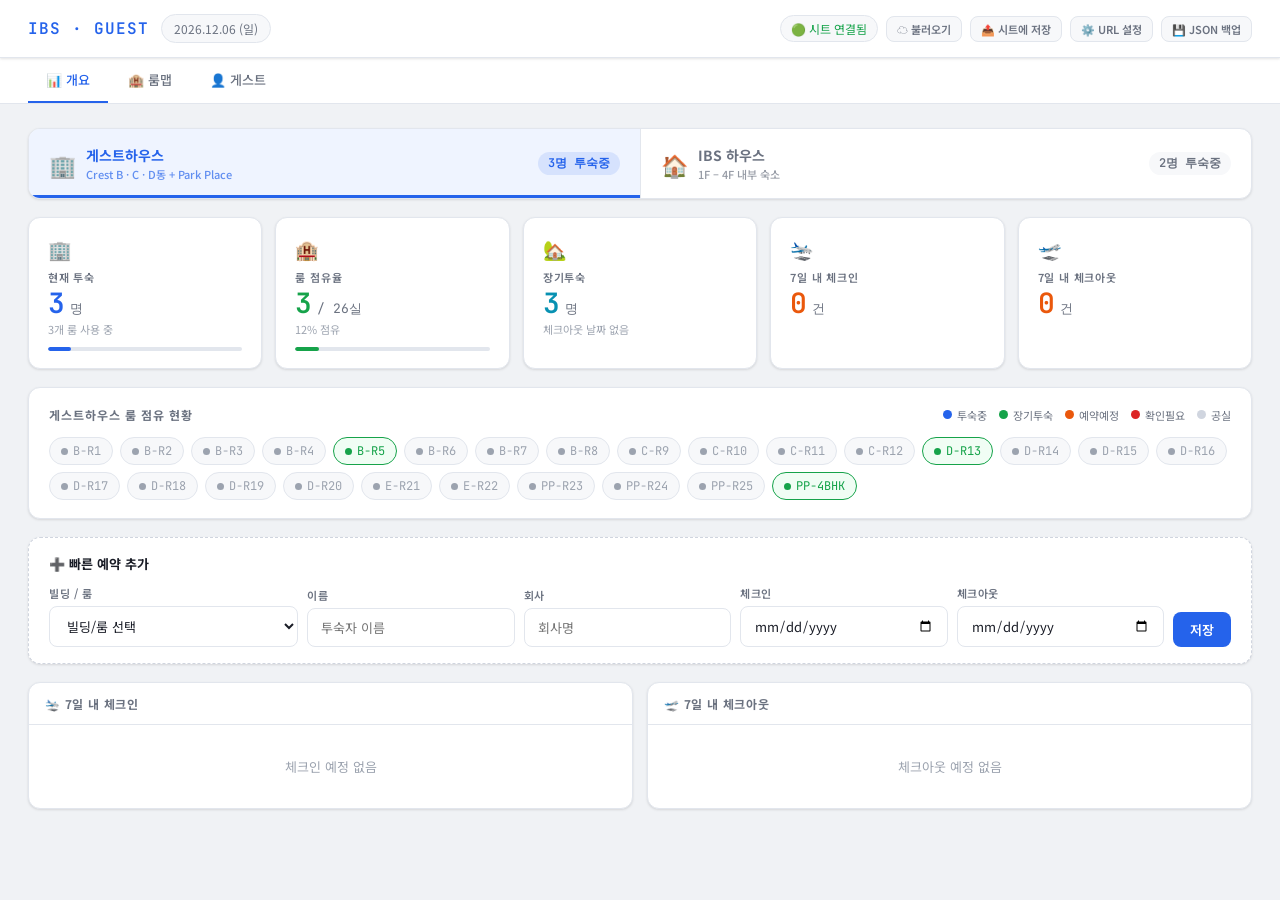
==== commit fa4fdc07: "Update IBS_Dashboard_v5.html" ====
--- a/IBS_Dashboard_v5.html
+++ b/IBS_Dashboard_v5.html
@@ -492,7 +492,7 @@
 //  ★ 구글 시트 연동 설정
 //  Apps Script 배포 후 아래 URL을 교체하세요
 // ══════════════════════════════════════
-let SCRIPT_URL = localStorage.getItem('ibs_script_url') || '';
+let SCRIPT_URL = 'https://script.google.com/macros/s/AKfycbxXO46NC-dfYETBE3ZwIcebDFy-2AmqJhUnZxh0GudxuJJ6K__V-2YEYskPTJpIYVcZ4w/exec';
 
 // ── API 통신 함수들 ──
 async function apiGet() {
@@ -627,8 +627,8 @@
 function updateSyncBadge() {
   const el = document.getElementById('syncBadge');
   if (!el) return;
-  if (!SCRIPT_URL) { el.textContent = '🔴 시트 미연결'; el.style.color='var(--red)'; }
-  else { el.textContent = '🟢 시트 연결됨'; el.style.color='var(--green)'; }
+  el.textContent = '🟢 시트 연결됨';
+  el.style.color = 'var(--green)';
 }
 function showToast(msg) {
   let t = document.getElementById('toast');
@@ -643,13 +643,7 @@
   t._timer = setTimeout(() => t.style.opacity = '0', 3000);
 }
 function openUrlSetting() {
-  const cur = SCRIPT_URL;
-  const url = prompt('Apps Script 웹앱 URL을 입력하세요:\n(배포 후 받은 URL)', cur || '');
-  if (url === null) return;
-  SCRIPT_URL = url.trim();
-  localStorage.setItem('ibs_script_url', SCRIPT_URL);
-  updateSyncBadge();
-  if (SCRIPT_URL) showToast('✅ URL이 저장됐습니다. 이제 시트 연동이 활성화됩니다.');
+  showToast('✅ 구글 시트가 이미 연결되어 있습니다.');
 }
 function genId(){return 'x'+Date.now()+Math.random().toString(36).slice(2,5)}
 let DATA = loadData();
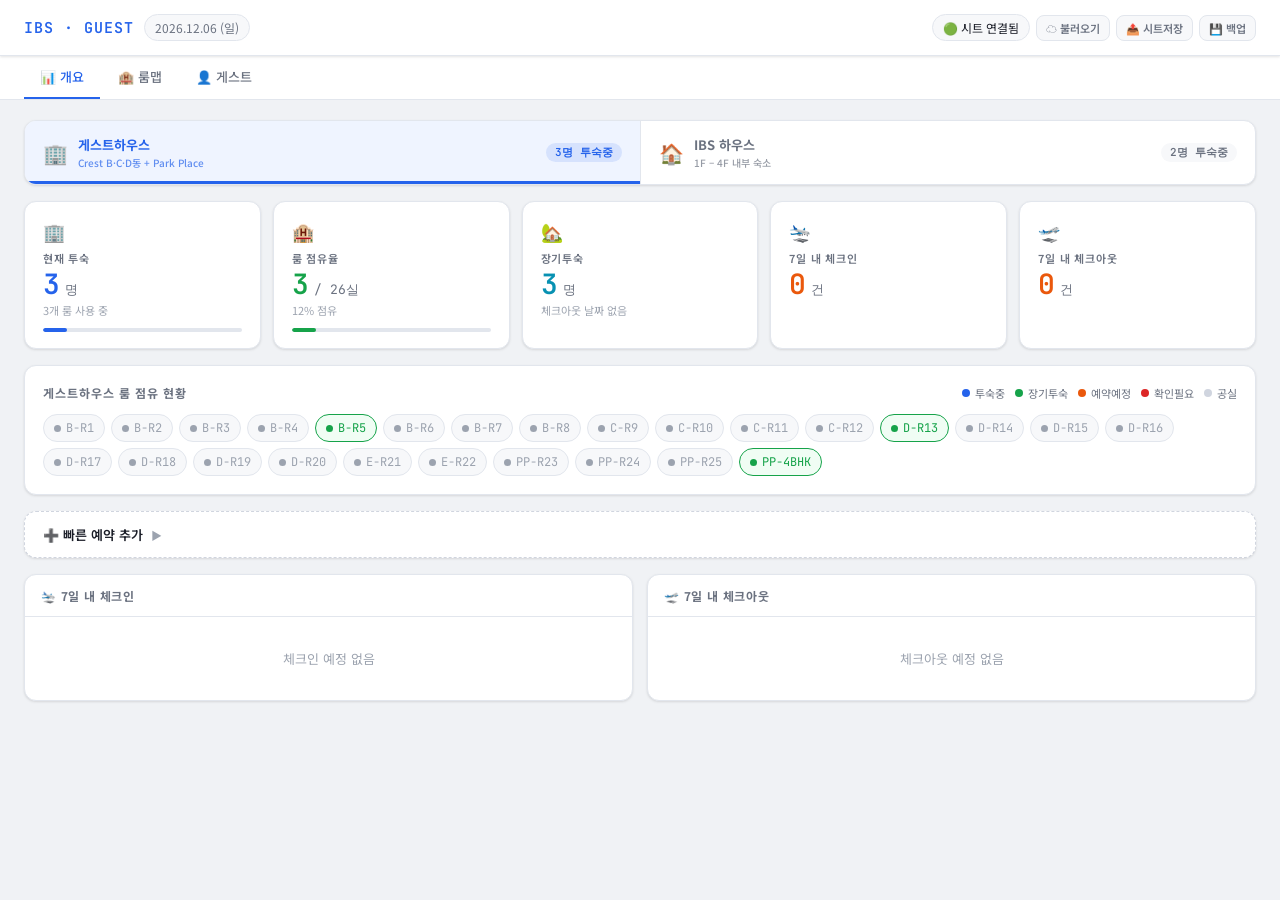
==== commit 3d2416ec: "Update IBS_Dashboard_v5.html" ====
--- a/IBS_Dashboard_v5.html
+++ b/IBS_Dashboard_v5.html
@@ -6,1120 +6,481 @@
 <title>IBS 룸 대시보드</title>
 <link href="https://fonts.googleapis.com/css2?family=Noto+Sans+KR:wght@300;400;500;700&family=JetBrains+Mono:wght@400;600&display=swap" rel="stylesheet">
 <style>
-:root {
-  --bg:#f0f2f5; --surface:#fff; --surface2:#f7f8fa; --border:#e2e6ed; --border2:#d0d5df;
-  --text:#1a1d27; --text2:#6b7280; --text3:#9ca3af;
-  --accent:#2563eb; --accent-light:#eff4ff;
-  --green:#16a34a; --green-light:#f0fdf4;
-  --orange:#ea580c; --orange-light:#fff7ed;
-  --red:#dc2626; --red-light:#fef2f2;
-  --teal:#0891b2; --teal-light:#ecfeff;
-  --yellow:#ca8a04; --yellow-light:#fefce8;
-  --shadow:0 1px 3px rgba(0,0,0,.08),0 1px 2px rgba(0,0,0,.04);
-  --shadow-md:0 4px 12px rgba(0,0,0,.1),0 2px 4px rgba(0,0,0,.05);
-  --shadow-lg:0 10px 30px rgba(0,0,0,.15);
-  --r:12px; --r-sm:8px;
-}
+:root{--bg:#f0f2f5;--surface:#fff;--surface2:#f7f8fa;--border:#e2e6ed;--border2:#d0d5df;--text:#1a1d27;--text2:#6b7280;--text3:#9ca3af;--accent:#2563eb;--accent-light:#eff4ff;--green:#16a34a;--green-light:#f0fdf4;--orange:#ea580c;--orange-light:#fff7ed;--red:#dc2626;--red-light:#fef2f2;--teal:#0891b2;--teal-light:#ecfeff;--yellow:#ca8a04;--yellow-light:#fefce8;--shadow:0 1px 3px rgba(0,0,0,.08),0 1px 2px rgba(0,0,0,.04);--shadow-md:0 4px 12px rgba(0,0,0,.1),0 2px 4px rgba(0,0,0,.05);--shadow-lg:0 12px 32px rgba(0,0,0,.15);--r:12px;--r-sm:8px}
 *{box-sizing:border-box;margin:0;padding:0}
-body{font-family:'Noto Sans KR',sans-serif;background:var(--bg);color:var(--text);min-height:100vh;font-size:14px}
-
-/* HEADER */
-.header{background:var(--surface);border-bottom:1px solid var(--border);padding:0 28px;display:flex;align-items:center;height:58px;position:sticky;top:0;z-index:200;box-shadow:var(--shadow);gap:12px}
-.header-logo{font-family:'JetBrains Mono',monospace;font-size:16px;font-weight:600;color:var(--accent);letter-spacing:1px}
-.header-date{font-size:12px;color:var(--text2);background:var(--surface2);padding:5px 12px;border-radius:20px;border:1px solid var(--border)}
-.header-actions{margin-left:auto;display:flex;gap:8px;align-items:center}
-
-/* NAV */
-.nav{display:flex;gap:2px;padding:0 28px;background:var(--surface);border-bottom:1px solid var(--border)}
-.nav-tab{padding:12px 18px;font-size:13px;font-weight:500;color:var(--text2);cursor:pointer;border-bottom:2px solid transparent;transition:all .15s;user-select:none}
-.nav-tab:hover{color:var(--text)}
-.nav-tab.active{color:var(--accent);border-bottom-color:var(--accent)}
-
-/* MAIN */
-.main{padding:24px 28px;max-width:1400px}
-.panel{display:none}
-.panel.active{display:block}
-
-/* ALERT BANNER */
-.alert-banner{border-radius:var(--r-sm);padding:10px 16px;margin-bottom:10px;display:flex;align-items:center;gap:10px;font-size:13px}
-.ab-warn{background:var(--yellow-light);border:1px solid #fde047}
-.ab-warn .ab-text{color:var(--yellow)}
-.ab-out{background:var(--red-light);border:1px solid #fca5a5}
-.ab-out .ab-text{color:var(--red)}
-.ab-text{flex:1}
-.ab-link{font-size:12px;font-weight:600;cursor:pointer;text-decoration:underline;white-space:nowrap;margin-left:8px}
-.ab-warn .ab-link{color:var(--yellow)}
-.ab-out .ab-link{color:var(--red)}
-
-/* KPI */
-.kpi-grid{display:grid;grid-template-columns:repeat(auto-fit,minmax(170px,1fr));gap:13px;margin-bottom:18px}
-.kpi-card{background:var(--surface);border:1px solid var(--border);border-radius:var(--r);padding:17px 19px;box-shadow:var(--shadow)}
-.kpi-icon{font-size:19px;margin-bottom:7px}
-.kpi-label{font-size:11px;color:var(--text2);font-weight:600;text-transform:uppercase;letter-spacing:.8px;margin-bottom:4px}
+body{font-family:'Noto Sans KR',sans-serif;background:var(--bg);color:var(--text);min-height:100vh;font-size:14px;-webkit-text-size-adjust:100%}
+.header{background:var(--surface);border-bottom:1px solid var(--border);padding:0 24px;display:flex;align-items:center;height:56px;position:sticky;top:0;z-index:200;box-shadow:var(--shadow);gap:10px;flex-wrap:wrap}
+.header-logo{font-family:'JetBrains Mono',monospace;font-size:15px;font-weight:600;color:var(--accent);letter-spacing:1px}
+.header-date{font-size:12px;color:var(--text2);background:var(--surface2);padding:4px 10px;border-radius:20px;border:1px solid var(--border)}
+.header-actions{margin-left:auto;display:flex;gap:6px;align-items:center;flex-wrap:wrap}
+.sync-badge{font-size:12px;padding:4px 10px;border-radius:20px;background:var(--surface2);border:1px solid var(--border)}
+.nav{display:flex;gap:2px;padding:0 24px;background:var(--surface);border-bottom:1px solid var(--border);overflow-x:auto}
+.nav-tab{padding:11px 16px;font-size:13px;font-weight:500;color:var(--text2);cursor:pointer;border-bottom:2px solid transparent;transition:all .15s;user-select:none;white-space:nowrap}
+.nav-tab:hover{color:var(--text)}.nav-tab.active{color:var(--accent);border-bottom-color:var(--accent)}
+.main{padding:20px 24px;max-width:1400px}
+.panel{display:none}.panel.active{display:block}
+.alert-banner{border-radius:var(--r-sm);padding:10px 14px;margin-bottom:10px;display:flex;align-items:center;gap:9px;font-size:13px}
+.ab-warn{background:var(--yellow-light);border:1px solid #fde047}.ab-warn .ab-text,.ab-warn .ab-link{color:var(--yellow)}
+.ab-out{background:var(--red-light);border:1px solid #fca5a5}.ab-out .ab-text,.ab-out .ab-link{color:var(--red)}
+.ab-text{flex:1}.ab-link{font-size:12px;font-weight:600;cursor:pointer;text-decoration:underline}
+.kpi-grid{display:grid;grid-template-columns:repeat(auto-fit,minmax(160px,1fr));gap:12px;margin-bottom:16px}
+.kpi-card{background:var(--surface);border:1px solid var(--border);border-radius:var(--r);padding:16px 18px;box-shadow:var(--shadow)}
+.kpi-icon{font-size:18px;margin-bottom:6px}.kpi-label{font-size:11px;color:var(--text2);font-weight:600;text-transform:uppercase;letter-spacing:.8px;margin-bottom:4px}
 .kpi-main{display:flex;align-items:baseline;gap:5px;margin-bottom:3px}
 .kpi-value{font-family:'JetBrains Mono',monospace;font-size:28px;font-weight:600;line-height:1}
 .kpi-denom{font-size:13px;color:var(--text2);font-family:'JetBrains Mono',monospace}
 .kpi-sub{font-size:11px;color:var(--text3)}
 .kpi-bar{height:4px;background:var(--border);border-radius:2px;margin-top:10px;overflow:hidden}
 .kpi-bar-fill{height:100%;border-radius:2px;transition:width .8s ease}
-.kpi-blue .kpi-value{color:var(--accent)} .kpi-blue .kpi-bar-fill{background:var(--accent)}
-.kpi-green .kpi-value{color:var(--green)} .kpi-green .kpi-bar-fill{background:var(--green)}
-.kpi-orange .kpi-value{color:var(--orange)} .kpi-orange .kpi-bar-fill{background:var(--orange)}
-.kpi-teal .kpi-value{color:var(--teal)} .kpi-teal .kpi-bar-fill{background:var(--teal)}
-.kpi-yellow .kpi-value{color:var(--yellow)} .kpi-yellow .kpi-bar-fill{background:var(--yellow)}
-
-/* ── PROPERTY SWITCHER (핵심 UI) ── */
-.property-switcher{display:flex;gap:0;background:var(--surface);border:1px solid var(--border);border-radius:var(--r);overflow:hidden;box-shadow:var(--shadow);margin-bottom:18px}
-.prop-btn{flex:1;padding:16px 20px;border:none;background:transparent;cursor:pointer;font-family:'Noto Sans KR',sans-serif;font-size:14px;font-weight:500;color:var(--text2);transition:all .15s;display:flex;align-items:center;gap:10px;border-right:1px solid var(--border);position:relative}
-.prop-btn:last-child{border-right:none}
-.prop-btn:hover{background:var(--surface2)}
-.prop-btn.active{background:var(--accent-light);color:var(--accent)}
-.prop-btn.active-ibs{background:var(--teal-light);color:var(--teal)}
-.prop-btn-icon{font-size:22px}
-.prop-btn-info{text-align:left;flex:1}
-.prop-btn-title{font-weight:700;font-size:14px}
-.prop-btn-sub{font-size:11px;margin-top:1px;opacity:.7}
-.prop-btn-badge{font-family:'JetBrains Mono',monospace;font-size:12px;padding:3px 10px;border-radius:12px;font-weight:600}
-.prop-btn.active .prop-btn-badge{background:rgba(37,99,235,.12);color:var(--accent)}
-.prop-btn.active-ibs .prop-btn-badge{background:rgba(8,145,178,.12);color:var(--teal)}
+.kpi-blue .kpi-value{color:var(--accent)}.kpi-blue .kpi-bar-fill{background:var(--accent)}
+.kpi-green .kpi-value{color:var(--green)}.kpi-green .kpi-bar-fill{background:var(--green)}
+.kpi-orange .kpi-value{color:var(--orange)}.kpi-orange .kpi-bar-fill{background:var(--orange)}
+.kpi-teal .kpi-value{color:var(--teal)}.kpi-teal .kpi-bar-fill{background:var(--teal)}
+.kpi-yellow .kpi-value{color:var(--yellow)}.kpi-yellow .kpi-bar-fill{background:var(--yellow)}
+.property-switcher{display:flex;background:var(--surface);border:1px solid var(--border);border-radius:var(--r);overflow:hidden;box-shadow:var(--shadow);margin-bottom:16px}
+.prop-btn{flex:1;padding:14px 18px;border:none;background:transparent;cursor:pointer;font-family:'Noto Sans KR',sans-serif;font-size:14px;font-weight:500;color:var(--text2);transition:all .15s;display:flex;align-items:center;gap:10px;border-right:1px solid var(--border);position:relative}
+.prop-btn:last-child{border-right:none}.prop-btn:hover{background:var(--surface2)}
+.prop-btn.active{background:var(--accent-light);color:var(--accent)}.prop-btn.active-ibs{background:var(--teal-light);color:var(--teal)}
+.prop-btn-icon{font-size:20px}.prop-btn-info{text-align:left;flex:1}.prop-btn-title{font-weight:700;font-size:13px}.prop-btn-sub{font-size:10px;margin-top:1px;opacity:.7}
+.prop-btn-badge{font-family:'JetBrains Mono',monospace;font-size:11px;padding:2px 9px;border-radius:12px;font-weight:600}
+.prop-btn.active .prop-btn-badge{background:rgba(37,99,235,.12);color:var(--accent)}.prop-btn.active-ibs .prop-btn-badge{background:rgba(8,145,178,.12);color:var(--teal)}
 .prop-btn:not(.active):not(.active-ibs) .prop-btn-badge{background:var(--surface2);color:var(--text2)}
-.prop-indicator{position:absolute;bottom:0;left:0;right:0;height:3px;border-radius:0}
-.prop-btn.active .prop-indicator{background:var(--accent)}
-.prop-btn.active-ibs .prop-indicator{background:var(--teal)}
-
-/* OCC SECTION */
-.occ-card{background:var(--surface);border:1px solid var(--border);border-radius:var(--r);padding:18px 20px;box-shadow:var(--shadow);margin-bottom:18px}
-.occ-card-header{display:flex;align-items:center;justify-content:space-between;margin-bottom:14px;flex-wrap:wrap;gap:8px}
+.prop-indicator{position:absolute;bottom:0;left:0;right:0;height:3px}.prop-btn.active .prop-indicator{background:var(--accent)}.prop-btn.active-ibs .prop-indicator{background:var(--teal)}
+.occ-card{background:var(--surface);border:1px solid var(--border);border-radius:var(--r);padding:18px;box-shadow:var(--shadow);margin-bottom:16px}
+.occ-card-header{display:flex;align-items:center;justify-content:space-between;margin-bottom:13px;flex-wrap:wrap;gap:8px}
 .occ-card-title{font-size:12px;font-weight:700;color:var(--text2);text-transform:uppercase;letter-spacing:1px}
-.legend{display:flex;gap:12px;flex-wrap:wrap;align-items:center}
-.legend-item{display:flex;align-items:center;gap:5px;font-size:11px;color:var(--text2)}
-.legend-dot{width:9px;height:9px;border-radius:50%}
-.ld-occ{background:var(--accent)} .ld-up{background:var(--orange)}
-.ld-long{background:var(--green)} .ld-conf{background:var(--red)} .ld-empty{background:var(--border2)}
-
-.occ-rooms{display:flex;flex-wrap:wrap;gap:7px}
-.occ-chip{display:flex;align-items:center;gap:5px;padding:5px 11px;border-radius:20px;font-size:12px;font-family:'JetBrains Mono',monospace;border:1.5px solid var(--border);cursor:pointer;transition:all .15s;user-select:none}
+.legend{display:flex;gap:10px;flex-wrap:wrap;align-items:center}.legend-item{display:flex;align-items:center;gap:5px;font-size:11px;color:var(--text2)}.legend-dot{width:8px;height:8px;border-radius:50%}
+.ld-occ{background:var(--accent)}.ld-up{background:var(--orange)}.ld-long{background:var(--green)}.ld-conf{background:var(--red)}.ld-empty{background:var(--border2)}
+.occ-rooms{display:flex;flex-wrap:wrap;gap:6px}
+.occ-chip{display:flex;align-items:center;gap:5px;padding:5px 10px;border-radius:20px;font-size:12px;font-family:'JetBrains Mono',monospace;border:1.5px solid var(--border);cursor:pointer;transition:all .15s;user-select:none}
 .occ-chip:hover{transform:translateY(-1px);box-shadow:var(--shadow-md)}
-.chip-occ{background:var(--accent-light);border-color:var(--accent);color:var(--accent)}
-.chip-up{background:var(--orange-light);border-color:var(--orange);color:var(--orange)}
-.chip-long{background:var(--green-light);border-color:var(--green);color:var(--green)}
-.chip-conf{background:var(--red-light);border-color:var(--red);color:var(--red)}
+.chip-occ{background:var(--accent-light);border-color:var(--accent);color:var(--accent)}.chip-up{background:var(--orange-light);border-color:var(--orange);color:var(--orange)}
+.chip-long{background:var(--green-light);border-color:var(--green);color:var(--green)}.chip-conf{background:var(--red-light);border-color:var(--red);color:var(--red)}
 .chip-empty{background:var(--surface2);color:var(--text3)}
-.chip-dot{width:7px;height:7px;border-radius:50%}
-.dot-occ{background:var(--accent)} .dot-up{background:var(--orange)}
-.dot-long{background:var(--green)} .dot-conf{background:var(--red)} .dot-empty{background:var(--text3)}
-
-/* QUICK ADD */
-.quick-add-card{background:var(--surface);border:1.5px dashed var(--border2);border-radius:var(--r);padding:16px 20px;margin-bottom:18px;box-shadow:var(--shadow)}
-.quick-add-title{font-size:13px;font-weight:700;color:var(--text);margin-bottom:12px}
-.qa-grid{display:grid;grid-template-columns:1.2fr 1fr 1fr 1fr 1fr auto;gap:9px;align-items:end}
-@media(max-width:900px){.qa-grid{grid-template-columns:1fr 1fr}}
-
-/* TWO COL */
+.chip-urgent{background:var(--red-light);border-color:var(--red);color:var(--red);animation:chipPulse 1.8s infinite}
+@keyframes chipPulse{0%,100%{opacity:1}50%{opacity:.65}}
+.chip-dot{width:7px;height:7px;border-radius:50%}.dot-occ{background:var(--accent)}.dot-up{background:var(--orange)}.dot-long{background:var(--green)}.dot-conf{background:var(--red)}.dot-empty{background:var(--text3)}
+.quick-add-card{background:var(--surface);border:1.5px dashed var(--border2);border-radius:var(--r);margin-bottom:16px;box-shadow:var(--shadow);overflow:hidden}
+.quick-add-toggle{padding:13px 18px;display:flex;align-items:center;gap:8px;cursor:pointer;font-size:13px;font-weight:600;color:var(--text);user-select:none;transition:background .15s}
+.quick-add-toggle:hover{background:var(--surface2)}
+.qa-arrow{font-style:normal;font-size:11px;color:var(--text3);transition:transform .2s;display:inline-block}.qa-arrow.open{transform:rotate(90deg)}
+.quick-add-body{display:none;padding:0 18px 16px}.quick-add-body.open{display:block}
+.qa-grid{display:grid;grid-template-columns:1.2fr 1fr 1fr 1fr 1fr auto;gap:8px;align-items:end}
 .two-col{display:grid;grid-template-columns:1fr 1fr;gap:14px}
-@media(max-width:800px){.two-col{grid-template-columns:1fr}}
-
-/* LIST CARD */
 .list-card{background:var(--surface);border:1px solid var(--border);border-radius:var(--r);overflow:hidden;box-shadow:var(--shadow)}
 .list-card-header{padding:12px 16px;border-bottom:1px solid var(--border);font-size:12px;font-weight:700;text-transform:uppercase;letter-spacing:.8px;color:var(--text2)}
-.list-item{padding:9px 16px;border-bottom:1px solid var(--border);display:flex;align-items:center;gap:9px;transition:background .1s;cursor:pointer}
-.list-item:last-child{border-bottom:none}
-.list-item:hover{background:var(--surface2)}
+.list-item{padding:9px 14px;border-bottom:1px solid var(--border);display:flex;align-items:center;gap:8px;transition:background .1s;cursor:pointer}
+.list-item:last-child{border-bottom:none}.list-item:hover{background:var(--surface2)}
 .day-badge{font-family:'JetBrains Mono',monospace;font-size:11px;font-weight:600;padding:3px 8px;border-radius:6px;min-width:40px;text-align:center;flex-shrink:0}
-.badge-in{background:var(--green-light);color:var(--green)}
-.badge-out{background:var(--orange-light);color:var(--orange)}
-.badge-today{background:var(--red-light);color:var(--red)}
-.bldg-tag{font-size:10px;padding:2px 7px;border-radius:4px;font-weight:600;flex-shrink:0}
-.tag-gh{background:var(--accent-light);color:var(--accent)}
-.tag-ibs{background:var(--teal-light);color:var(--teal)}
-
-/* ── ROOM MAP ── */
-.roommap-layout{display:grid;grid-template-columns:220px 1fr;gap:16px;align-items:start}
-@media(max-width:900px){.roommap-layout{grid-template-columns:1fr}}
+.badge-in{background:var(--green-light);color:var(--green)}.badge-out{background:var(--orange-light);color:var(--orange)}.badge-today{background:var(--red-light);color:var(--red)}
+.bldg-tag{font-size:10px;padding:2px 6px;border-radius:4px;font-weight:600;flex-shrink:0}.tag-gh{background:var(--accent-light);color:var(--accent)}.tag-ibs{background:var(--teal-light);color:var(--teal)}
+.roommap-layout{display:grid;grid-template-columns:210px 1fr;gap:16px;align-items:start}
 .bldg-selector{background:var(--surface);border:1px solid var(--border);border-radius:var(--r);overflow:hidden;box-shadow:var(--shadow)}
-.bldg-selector-header{padding:12px 16px;background:var(--surface2);border-bottom:1px solid var(--border);font-size:11px;font-weight:700;text-transform:uppercase;letter-spacing:1px;color:var(--text2)}
-.bldg-btn{width:100%;padding:12px 16px;display:flex;align-items:center;gap:10px;border:none;background:transparent;cursor:pointer;border-bottom:1px solid var(--border);font-family:'Noto Sans KR',sans-serif;font-size:13px;color:var(--text);text-align:left;transition:all .15s}
-.bldg-btn:last-child{border-bottom:none}
-.bldg-btn:hover{background:var(--surface2)}
-.bldg-btn.active-gh{background:var(--accent-light);color:var(--accent)}
-.bldg-btn.active-ibs-btn{background:var(--teal-light);color:var(--teal)}
-.bldg-icon{font-size:17px}
-.bldg-info{flex:1}
-.bldg-name{font-weight:600;font-size:13px}
-.bldg-detail{font-size:10px;color:var(--text3);margin-top:1px}
-.bldg-btn.active-gh .bldg-detail,.bldg-btn.active-ibs-btn .bldg-detail{opacity:.6}
-.bldg-count{font-family:'JetBrains Mono',monospace;font-size:11px;padding:2px 8px;border-radius:10px;background:var(--surface2);color:var(--text2)}
-.bldg-btn.active-gh .bldg-count{background:rgba(37,99,235,.12);color:var(--accent)}
-.bldg-btn.active-ibs-btn .bldg-count{background:rgba(8,145,178,.12);color:var(--teal)}
-
-.bldg-group-label{padding:8px 16px 5px;font-size:10px;font-weight:700;text-transform:uppercase;letter-spacing:1px;color:var(--text3);background:var(--surface2);border-bottom:1px solid var(--border)}
-
+.bldg-selector-header{padding:11px 14px;background:var(--surface2);border-bottom:1px solid var(--border);font-size:11px;font-weight:700;text-transform:uppercase;letter-spacing:1px;color:var(--text2)}
+.bldg-group-label{padding:7px 14px 4px;font-size:10px;font-weight:700;text-transform:uppercase;letter-spacing:1px;color:var(--text3);background:var(--surface2);border-bottom:1px solid var(--border)}
+.bldg-btn{width:100%;padding:11px 14px;display:flex;align-items:center;gap:9px;border:none;background:transparent;cursor:pointer;border-bottom:1px solid var(--border);font-family:'Noto Sans KR',sans-serif;font-size:13px;color:var(--text);text-align:left;transition:all .15s}
+.bldg-btn:last-child{border-bottom:none}.bldg-btn:hover{background:var(--surface2)}
+.bldg-btn.active-gh{background:var(--accent-light);color:var(--accent)}.bldg-btn.active-ibs-btn{background:var(--teal-light);color:var(--teal)}
+.bldg-icon{font-size:16px}.bldg-info{flex:1}.bldg-name{font-weight:600;font-size:13px}.bldg-detail{font-size:10px;color:var(--text3);margin-top:1px}
+.bldg-count{font-family:'JetBrains Mono',monospace;font-size:11px;padding:2px 7px;border-radius:10px;background:var(--surface2);color:var(--text2)}
+.bldg-btn.active-gh .bldg-count{background:rgba(37,99,235,.12);color:var(--accent)}.bldg-btn.active-ibs-btn .bldg-count{background:rgba(8,145,178,.12);color:var(--teal)}
 .room-panel{background:var(--surface);border:1px solid var(--border);border-radius:var(--r);box-shadow:var(--shadow);overflow:hidden}
 .room-panel-header{padding:14px 18px;border-bottom:1px solid var(--border);background:var(--surface2);display:flex;align-items:flex-start;justify-content:space-between;gap:12px;flex-wrap:wrap}
-.room-panel-title{font-size:15px;font-weight:700}
-.room-panel-sub{font-size:12px;color:var(--text2);margin-top:2px}
-.rooms-grid{padding:16px;display:grid;grid-template-columns:repeat(auto-fill,minmax(138px,1fr));gap:9px}
-
-/* ROOM CARD */
-.room-card{border:1.5px solid var(--border);border-radius:10px;padding:12px;cursor:pointer;transition:all .15s;position:relative;background:var(--surface);min-height:92px;display:flex;flex-direction:column}
+.room-panel-title{font-size:14px;font-weight:700}.room-panel-sub{font-size:12px;color:var(--text2);margin-top:2px}
+.rooms-grid{padding:16px;display:grid;grid-template-columns:repeat(auto-fill,minmax(130px,1fr));gap:9px}
+.room-card{border:1.5px solid var(--border);border-radius:10px;padding:12px;cursor:pointer;transition:all .15s;position:relative;background:var(--surface);min-height:88px;display:flex;flex-direction:column}
 .room-card:hover{transform:translateY(-2px);box-shadow:var(--shadow-md)}
-.rc-occ{border-color:var(--accent);background:var(--accent-light)}
-.rc-up{border-color:var(--orange);background:var(--orange-light)}
-.rc-long{border-color:var(--green);background:var(--green-light)}
-.rc-conf{border-color:var(--red);background:var(--red-light)}
+.rc-occ{border-color:var(--accent);background:var(--accent-light)}.rc-up{border-color:var(--orange);background:var(--orange-light)}
+.rc-long{border-color:var(--green);background:var(--green-light)}.rc-conf{border-color:var(--red);background:var(--red-light)}
 .rc-empty{border-color:var(--border2);background:var(--surface2)}
+.rc-urgent{border-color:var(--red)!important;border-width:2.5px!important;animation:roomPulse 2s infinite}
+@keyframes roomPulse{0%,100%{box-shadow:0 0 0 0 rgba(220,38,38,.3)}50%{box-shadow:0 0 0 5px rgba(220,38,38,.08)}}
 .room-number{font-family:'JetBrains Mono',monospace;font-size:12px;font-weight:600;margin-bottom:5px}
-.rc-occ .room-number{color:var(--accent)}
-.rc-up .room-number{color:var(--orange)}
-.rc-long .room-number{color:var(--green)}
-.rc-conf .room-number{color:var(--red)}
-.rc-empty .room-number{color:var(--text3)}
-.room-guest{font-size:12px;font-weight:600;color:var(--text);line-height:1.3}
-.room-company{font-size:10px;color:var(--text2);margin-top:2px;overflow:hidden;text-overflow:ellipsis;white-space:nowrap}
+.rc-occ .room-number{color:var(--accent)}.rc-up .room-number{color:var(--orange)}.rc-long .room-number{color:var(--green)}.rc-conf .room-number{color:var(--red)}.rc-empty .room-number{color:var(--text3)}
+.room-guest{font-size:12px;font-weight:600;color:var(--text);line-height:1.3}.room-company{font-size:10px;color:var(--text2);margin-top:2px;overflow:hidden;text-overflow:ellipsis;white-space:nowrap}
 .room-dates{font-size:10px;color:var(--text3);margin-top:3px;font-family:'JetBrains Mono',monospace}
-.room-nights{font-size:10px;font-weight:600;margin-top:2px}
-.rc-occ .room-nights{color:var(--accent)} .rc-up .room-nights{color:var(--orange)} .rc-long .room-nights{color:var(--green)}
-.room-next{font-size:11px;font-weight:600;color:var(--orange);margin-top:5px;border-top:1px solid rgba(234,88,12,.25);padding-top:5px;background:rgba(234,88,12,.07);border-radius:4px;padding:4px 6px;margin-top:6px}
+.room-nights{font-size:10px;font-weight:600;margin-top:2px}.rc-occ .room-nights{color:var(--accent)}.rc-up .room-nights{color:var(--orange)}.rc-long .room-nights{color:var(--green)}
+.room-next{font-size:11px;font-weight:600;color:var(--orange);margin-top:5px;padding:4px 6px;background:rgba(234,88,12,.07);border-radius:4px}
 .room-long-badge{display:inline-block;font-size:9px;font-weight:700;background:var(--green);color:#fff;padding:1px 6px;border-radius:4px;margin-top:3px}
 .room-empty-label{font-size:12px;color:var(--text3);margin-top:auto;padding-top:6px}
-.edit-btn-small{position:absolute;top:7px;right:7px;background:rgba(255,255,255,.9);border:1px solid var(--border);border-radius:5px;cursor:pointer;font-size:12px;opacity:0;transition:opacity .15s;padding:2px 5px;line-height:1}
+.edit-btn-small{position:absolute;top:6px;right:6px;background:rgba(255,255,255,.95);border:1px solid var(--border);border-radius:5px;cursor:pointer;font-size:12px;opacity:0;transition:opacity .15s;padding:2px 5px;line-height:1}
 .room-card:hover .edit-btn-small{opacity:1}
-
-/* MODAL */
 .modal-overlay{display:none;position:fixed;inset:0;background:rgba(0,0,0,.4);z-index:500;align-items:center;justify-content:center;padding:20px;overflow-y:auto}
 .modal-overlay.open{display:flex}
-.modal{background:var(--surface);border-radius:16px;width:100%;max-width:540px;box-shadow:var(--shadow-lg);display:flex;flex-direction:column;max-height:90vh;animation:mIn .2s ease;margin:auto}
+.modal{background:var(--surface);border-radius:16px;width:100%;max-width:540px;box-shadow:var(--shadow-lg);display:flex;flex-direction:column;max-height:92vh;animation:mIn .2s ease;margin:auto}
 @keyframes mIn{from{opacity:0;transform:translateY(6px) scale(.98)}to{opacity:1;transform:none}}
-.modal-header{padding:17px 22px 13px;border-bottom:1px solid var(--border);display:flex;align-items:flex-start;justify-content:space-between;flex-shrink:0}
+.modal-header{padding:16px 20px 12px;border-bottom:1px solid var(--border);display:flex;align-items:flex-start;justify-content:space-between;flex-shrink:0}
 .modal-title{font-size:15px;font-weight:700}
-.modal-room-tag{font-family:'JetBrains Mono',monospace;font-size:12px;padding:3px 10px;border-radius:6px;margin-top:4px;display:inline-block}
-.tag-room-gh{background:var(--accent-light);color:var(--accent)}
-.tag-room-ibs{background:var(--teal-light);color:var(--teal)}
-.modal-close{background:none;border:none;font-size:20px;cursor:pointer;color:var(--text2);padding:4px;line-height:1;flex-shrink:0}
-.modal-close:hover{color:var(--text)}
-.modal-body{padding:18px 22px;overflow-y:auto;flex:1}
-.modal-footer{padding:13px 22px;border-top:1px solid var(--border);display:flex;gap:8px;justify-content:flex-end;flex-shrink:0}
-
-/* BOOKING ENTRY */
+.modal-room-tag{font-family:'JetBrains Mono',monospace;font-size:12px;padding:3px 9px;border-radius:6px;margin-top:4px;display:inline-block}
+.tag-room-gh{background:var(--accent-light);color:var(--accent)}.tag-room-ibs{background:var(--teal-light);color:var(--teal)}
+.modal-close{background:none;border:none;font-size:20px;cursor:pointer;color:var(--text2);padding:4px;line-height:1;flex-shrink:0}.modal-close:hover{color:var(--text)}
+.modal-body{padding:16px 20px;overflow-y:auto;flex:1}.modal-footer{padding:12px 20px;border-top:1px solid var(--border);display:flex;gap:8px;justify-content:flex-end;flex-shrink:0}
 .booking-entry{background:var(--surface2);border:1px solid var(--border);border-radius:8px;padding:10px 12px;margin-bottom:8px}
-.booking-entry-header{display:flex;align-items:flex-start;gap:8px}
-.booking-entry-main{flex:1}
-.booking-entry-name{font-weight:600;font-size:13px}
-.booking-entry-meta{font-size:11px;color:var(--text2);margin-top:2px}
+.booking-entry-header{display:flex;align-items:flex-start;gap:8px}.booking-entry-main{flex:1}.booking-entry-name{font-weight:600;font-size:13px}.booking-entry-meta{font-size:11px;color:var(--text2);margin-top:2px}
 .booking-entry-status{padding:2px 8px;border-radius:10px;font-size:10px;font-weight:600;flex-shrink:0;margin-top:1px}
-.st-active{background:var(--accent-light);color:var(--accent)}
-.st-long{background:var(--green-light);color:var(--green)}
-.st-upcoming{background:var(--orange-light);color:var(--orange)}
-.st-past{background:var(--surface2);color:var(--text3);border:1px solid var(--border)}
-.booking-entry-actions{display:flex;gap:6px;margin-top:8px}
-.booking-edit-form{margin-top:10px;padding-top:10px;border-top:1px solid var(--border);display:none}
-.booking-edit-form.open{display:block}
-
-/* FORM */
-.form-row{margin-bottom:12px}
-.form-label{display:block;font-size:11px;font-weight:600;color:var(--text2);text-transform:uppercase;letter-spacing:.5px;margin-bottom:5px}
-.form-input,.form-select{width:100%;padding:9px 13px;border:1.5px solid var(--border);border-radius:var(--r-sm);font-size:13px;font-family:'Noto Sans KR',sans-serif;background:var(--surface);color:var(--text);outline:none;transition:border-color .15s}
+.st-active{background:var(--accent-light);color:var(--accent)}.st-long{background:var(--green-light);color:var(--green)}.st-upcoming{background:var(--orange-light);color:var(--orange)}.st-past{background:var(--surface2);color:var(--text3);border:1px solid var(--border)}
+.booking-entry-actions{display:flex;gap:6px;margin-top:8px}.booking-edit-form{margin-top:10px;padding-top:10px;border-top:1px solid var(--border);display:none}.booking-edit-form.open{display:block}
+.form-row{margin-bottom:12px}.form-label{display:block;font-size:11px;font-weight:600;color:var(--text2);text-transform:uppercase;letter-spacing:.5px;margin-bottom:5px}
+.form-input,.form-select{width:100%;padding:9px 12px;border:1.5px solid var(--border);border-radius:var(--r-sm);font-size:13px;font-family:'Noto Sans KR',sans-serif;background:var(--surface);color:var(--text);outline:none;transition:border-color .15s}
 .form-input:focus,.form-select:focus{border-color:var(--accent)}
-.date-row{display:grid;grid-template-columns:1fr 1fr;gap:10px}
-.section-divider{font-size:12px;font-weight:700;color:var(--text);margin:13px 0 11px;padding-bottom:8px;border-bottom:1px solid var(--border);display:flex;align-items:center;gap:6px}
-
-/* LONGTERM TOGGLE */
-.longterm-row{display:flex;align-items:center;gap:10px;margin-bottom:12px;padding:10px 13px;background:var(--green-light);border:1.5px solid var(--green);border-radius:var(--r-sm)}
+.form-input.error{border-color:var(--red)!important;background:var(--red-light)}.form-hint{font-size:11px;color:var(--red);margin-top:3px;display:none}.form-hint.show{display:block}
+.overlap-warn{background:var(--red-light);border:1px solid #fca5a5;border-radius:var(--r-sm);padding:8px 12px;font-size:12px;color:var(--red);margin-bottom:10px;display:none}.overlap-warn.show{display:block}
+.date-row{display:grid;grid-template-columns:1fr 1fr;gap:10px}.section-divider{font-size:12px;font-weight:700;color:var(--text);margin:12px 0 10px;padding-bottom:7px;border-bottom:1px solid var(--border);display:flex;align-items:center;gap:6px}
+.longterm-row{display:flex;align-items:center;gap:10px;margin-bottom:11px;padding:9px 12px;background:var(--green-light);border:1.5px solid var(--green);border-radius:var(--r-sm)}
 .longterm-row label{font-size:13px;color:var(--green);font-weight:600;cursor:pointer;flex:1}
-.toggle{position:relative;flex:1;height:28px;min-width:60px}
-.toggle input{opacity:0;position:absolute;width:100%;height:100%;margin:0;cursor:pointer;z-index:2}
+.toggle{position:relative;flex:1;height:28px;min-width:60px}.toggle input{opacity:0;position:absolute;width:100%;height:100%;margin:0;cursor:pointer;z-index:2}
 .toggle-slider{position:absolute;inset:0;background:var(--border2);border-radius:14px;cursor:pointer;transition:.3s}
 .toggle-slider:before{content:'';position:absolute;height:22px;width:22px;left:3px;top:3px;background:#fff;border-radius:50%;transition:.3s;box-shadow:0 1px 3px rgba(0,0,0,.2)}
-.toggle input:checked+.toggle-slider{background:var(--green)}
-.toggle input:checked+.toggle-slider:before{left:calc(100% - 25px)}
-
-/* BUTTONS */
-.btn{padding:8px 17px;border-radius:var(--r-sm);font-size:13px;font-weight:600;cursor:pointer;border:none;font-family:'Noto Sans KR',sans-serif;transition:all .15s;display:inline-flex;align-items:center;gap:5px}
-.btn-primary{background:var(--accent);color:#fff}
-.btn-primary:hover{background:#1d4ed8}
-.btn-ghost{background:var(--surface2);color:var(--text2);border:1px solid var(--border)}
-.btn-ghost:hover{background:var(--border);color:var(--text)}
-.btn-danger{background:transparent;color:var(--red);border:1px solid rgba(220,38,38,.3)}
-.btn-danger:hover{background:var(--red);color:#fff;border-color:var(--red)}
-.btn-sm{padding:4px 10px;font-size:11px}
-
-/* GUESTS TABLE */
-.search-wrap{position:relative;margin-bottom:11px}
-.search-wrap input{width:100%;padding:10px 16px 10px 38px;border:1.5px solid var(--border);border-radius:var(--r-sm);font-size:13px;background:var(--surface);color:var(--text);outline:none;font-family:'Noto Sans KR',sans-serif}
-.search-wrap input:focus{border-color:var(--accent)}
-.search-icon{position:absolute;left:12px;top:50%;transform:translateY(-50%);color:var(--text3);font-size:15px}
-.filter-chips{display:flex;gap:6px;flex-wrap:wrap;margin-bottom:11px}
-.fchip{padding:5px 13px;border-radius:20px;font-size:12px;cursor:pointer;border:1.5px solid var(--border);color:var(--text2);background:var(--surface);transition:all .15s}
-.fchip:hover{border-color:var(--accent);color:var(--accent)}
-.fchip.on{background:var(--accent);border-color:var(--accent);color:#fff}
-.sort-th{display:flex;align-items:center;gap:4px;cursor:pointer;user-select:none;white-space:nowrap}
-.sort-th:hover{color:var(--accent)}
-.sort-arr{font-size:10px;color:var(--text3)}
-.sort-arr.active{color:var(--accent)}
+.toggle input:checked+.toggle-slider{background:var(--green)}.toggle input:checked+.toggle-slider:before{left:calc(100% - 25px)}
+.btn{padding:8px 16px;border-radius:var(--r-sm);font-size:13px;font-weight:600;cursor:pointer;border:none;font-family:'Noto Sans KR',sans-serif;transition:all .15s;display:inline-flex;align-items:center;gap:5px}
+.btn:disabled{opacity:.5;cursor:not-allowed}
+.btn-primary{background:var(--accent);color:#fff}.btn-primary:hover:not(:disabled){background:#1d4ed8}
+.btn-ghost{background:var(--surface2);color:var(--text2);border:1px solid var(--border)}.btn-ghost:hover:not(:disabled){background:var(--border);color:var(--text)}
+.btn-danger{background:transparent;color:var(--red);border:1px solid rgba(220,38,38,.3)}.btn-danger:hover:not(:disabled){background:var(--red);color:#fff;border-color:var(--red)}
+.btn-sm{padding:4px 9px;font-size:11px}
+.btn-loading{position:relative;color:transparent!important;pointer-events:none}
+.btn-loading::after{content:'';position:absolute;width:13px;height:13px;border:2px solid rgba(255,255,255,.4);border-top-color:#fff;border-radius:50%;animation:spin .6s linear infinite;left:50%;top:50%;transform:translate(-50%,-50%)}
+@keyframes spin{to{transform:translate(-50%,-50%) rotate(360deg)}}
+.search-wrap{position:relative;margin-bottom:11px}.search-wrap input{width:100%;padding:10px 16px 10px 36px;border:1.5px solid var(--border);border-radius:var(--r-sm);font-size:16px;background:var(--surface);color:var(--text);outline:none;font-family:'Noto Sans KR',sans-serif}
+.search-wrap input:focus{border-color:var(--accent)}.search-icon{position:absolute;left:11px;top:50%;transform:translateY(-50%);color:var(--text3);font-size:14px}
+.filter-chips{display:flex;gap:5px;flex-wrap:wrap;margin-bottom:11px}
+.fchip{padding:5px 12px;border-radius:20px;font-size:12px;cursor:pointer;border:1.5px solid var(--border);color:var(--text2);background:var(--surface);transition:all .15s}
+.fchip:hover{border-color:var(--accent);color:var(--accent)}.fchip.on{background:var(--accent);border-color:var(--accent);color:#fff}
+.sort-th{display:flex;align-items:center;gap:3px;cursor:pointer;user-select:none;white-space:nowrap}.sort-th:hover{color:var(--accent)}.sort-arr{font-size:10px;color:var(--text3)}.sort-arr.active{color:var(--accent)}
 .table-wrap{background:var(--surface);border:1px solid var(--border);border-radius:var(--r);box-shadow:var(--shadow);overflow:hidden}
 table{width:100%;border-collapse:collapse}
-thead th{padding:10px 13px;background:var(--surface2);text-align:left;font-size:11px;text-transform:uppercase;letter-spacing:.7px;color:var(--text2);font-weight:700;border-bottom:1px solid var(--border)}
-tbody td{padding:10px 13px;border-bottom:1px solid var(--border);color:var(--text);font-size:13px;vertical-align:middle}
-tbody tr:last-child td{border-bottom:none}
-tbody tr:hover td{background:var(--surface2)}
+thead th{padding:9px 12px;background:var(--surface2);text-align:left;font-size:11px;text-transform:uppercase;letter-spacing:.7px;color:var(--text2);font-weight:700;border-bottom:1px solid var(--border)}
+tbody td{padding:9px 12px;border-bottom:1px solid var(--border);color:var(--text);font-size:13px;vertical-align:middle}
+tbody tr:last-child td{border-bottom:none}tbody tr:hover td{background:var(--surface2)}
 .mono{font-family:'JetBrains Mono',monospace;font-size:11px}
-.status-pill{padding:3px 9px;border-radius:10px;font-size:11px;font-weight:600}
-.sp-active{background:var(--accent-light);color:var(--accent)}
-.sp-long{background:var(--green-light);color:var(--green)}
-.sp-upcoming{background:var(--orange-light);color:var(--orange)}
-.sp-past{background:var(--surface2);color:var(--text3);border:1px solid var(--border)}
-.sp-confirm{background:var(--red-light);color:var(--red)}
-
-::-webkit-scrollbar{width:5px;height:5px}
-::-webkit-scrollbar-track{background:transparent}
-::-webkit-scrollbar-thumb{background:var(--border2);border-radius:3px}
+.status-pill{padding:3px 8px;border-radius:10px;font-size:11px;font-weight:600}
+.sp-active{background:var(--accent-light);color:var(--accent)}.sp-long{background:var(--green-light);color:var(--green)}.sp-upcoming{background:var(--orange-light);color:var(--orange)}.sp-past{background:var(--surface2);color:var(--text3);border:1px solid var(--border)}.sp-confirm{background:var(--red-light);color:var(--red)}
+.confirm-overlay{display:none;position:fixed;inset:0;background:rgba(0,0,0,.5);z-index:600;align-items:center;justify-content:center;padding:20px}
+.confirm-overlay.open{display:flex}
+.confirm-box{background:var(--surface);border-radius:16px;padding:26px 24px 20px;max-width:340px;width:100%;box-shadow:var(--shadow-lg);animation:mIn .2s ease;text-align:center}
+.confirm-icon{font-size:32px;margin-bottom:10px}.confirm-title{font-size:16px;font-weight:700;margin-bottom:6px}.confirm-msg{font-size:13px;color:var(--text2);line-height:1.6;margin-bottom:20px;white-space:pre-line}.confirm-actions{display:flex;gap:8px;justify-content:center}
+#toastContainer{position:fixed;bottom:24px;left:50%;transform:translateX(-50%);z-index:9999;display:flex;flex-direction:column;gap:8px;align-items:center;pointer-events:none}
+.toast-item{background:#1a1d27;color:#fff;padding:11px 18px;border-radius:10px;font-size:13px;box-shadow:0 4px 16px rgba(0,0,0,.25);display:flex;align-items:center;gap:10px;pointer-events:all;animation:toastIn .25s ease;font-family:'Noto Sans KR',sans-serif;max-width:400px;transition:opacity .3s}
+@keyframes toastIn{from{opacity:0;transform:translateY(8px)}to{opacity:1;transform:none}}
+.toast-undo{font-size:12px;font-weight:700;color:#60a5fa;cursor:pointer;text-decoration:underline;background:none;border:none;font-family:inherit;white-space:nowrap}
+::-webkit-scrollbar{width:5px;height:5px}::-webkit-scrollbar-track{background:transparent}::-webkit-scrollbar-thumb{background:var(--border2);border-radius:3px}
 .empty{text-align:center;padding:32px;color:var(--text3);font-size:13px}
 #importFile{display:none}
+@media(max-width:768px){
+  .header{padding:0 12px;height:auto;min-height:50px;padding-top:7px;padding-bottom:7px}.header-actions{margin-left:0;width:100%;padding-bottom:3px}.header-actions .btn{font-size:11px;padding:5px 8px}.sync-badge{font-size:11px;padding:3px 8px}
+  .nav{padding:0 6px}.nav-tab{padding:9px 11px;font-size:12px}.main{padding:12px 10px}
+  .property-switcher{flex-direction:column}.prop-btn{border-right:none;border-bottom:1px solid var(--border)}.prop-btn:last-child{border-bottom:none}
+  .kpi-grid{grid-template-columns:1fr 1fr;gap:8px;margin-bottom:12px}.kpi-value{font-size:24px}
+  .two-col{grid-template-columns:1fr}.qa-grid{grid-template-columns:1fr 1fr!important}
+  .roommap-layout{grid-template-columns:1fr}.rooms-grid{grid-template-columns:repeat(auto-fill,minmax(105px,1fr))!important;gap:7px;padding:11px}.room-card{min-height:76px;padding:9px}
+  .modal{max-height:95vh;border-radius:12px 12px 0 0}.modal-overlay{align-items:flex-end;padding:0}
+  .form-input,.form-select,.search-wrap input{font-size:16px!important}.table-wrap{overflow-x:auto;-webkit-overflow-scrolling:touch}table{min-width:680px}
+}
+@media(max-width:480px){.qa-grid{grid-template-columns:1fr!important}.rooms-grid{grid-template-columns:repeat(3,1fr)!important}.prop-btn-sub{display:none}}
 </style>
 </head>
 <body>
-
 <div class="header">
   <div class="header-logo">IBS · GUEST</div>
   <div class="header-date" id="headerDate"></div>
   <div class="header-actions">
-    <span id="syncBadge" style="font-size:12px;padding:4px 10px;border-radius:20px;background:var(--surface2);border:1px solid var(--border);cursor:pointer" onclick="openUrlSetting()">🔴 시트 미연결</span>
-    <button class="btn btn-ghost btn-sm" onclick="loadFromSheet()" title="구글 시트에서 불러오기">☁️ 불러오기</button>
-    <button class="btn btn-ghost btn-sm" onclick="syncBulk()" title="전체 데이터를 구글 시트로 전송">📤 시트에 저장</button>
-    <button class="btn btn-ghost btn-sm" onclick="openUrlSetting()" title="구글 시트 URL 설정">⚙️ URL 설정</button>
-    <button class="btn btn-ghost btn-sm" onclick="exportData()">💾 JSON 백업</button>
-    <input type="file" id="importFile" accept=".json" onchange="importData(event)" style="display:none">
+    <span class="sync-badge">🟢 시트 연결됨</span>
+    <button class="btn btn-ghost btn-sm" id="btnLoad" onclick="loadFromSheet()">☁️ 불러오기</button>
+    <button class="btn btn-ghost btn-sm" id="btnSync" onclick="syncBulk()">📤 시트저장</button>
+    <button class="btn btn-ghost btn-sm" onclick="exportData()">💾 백업</button>
+    <input type="file" id="importFile" accept=".json" onchange="importData(event)">
   </div>
 </div>
-
 <div class="nav">
   <div class="nav-tab active" onclick="goTab('overview')">📊 개요</div>
   <div class="nav-tab" onclick="goTab('roommap')">🏨 룸맵</div>
   <div class="nav-tab" onclick="goTab('guests')">👤 게스트</div>
 </div>
-
 <div class="main">
-
-  <!-- ═══ OVERVIEW ═══ -->
   <div id="tab-overview" class="panel active">
-
-    <!-- Property Switcher -->
-    <div class="property-switcher" id="propSwitcher">
-      <button class="prop-btn active" id="propBtnGH" onclick="setProp('gh')">
-        <div class="prop-indicator"></div>
-        <div class="prop-btn-icon">🏢</div>
-        <div class="prop-btn-info">
-          <div class="prop-btn-title">게스트하우스</div>
-          <div class="prop-btn-sub">Crest B · C · D동 + Park Place</div>
-        </div>
-        <span class="prop-btn-badge" id="propBadgeGH"></span>
-      </button>
-      <button class="prop-btn" id="propBtnIBS" onclick="setProp('ibs')">
-        <div class="prop-indicator"></div>
-        <div class="prop-btn-icon">🏠</div>
-        <div class="prop-btn-info">
-          <div class="prop-btn-title">IBS 하우스</div>
-          <div class="prop-btn-sub">1F – 4F 내부 숙소</div>
-        </div>
-        <span class="prop-btn-badge" id="propBadgeIBS"></span>
-      </button>
-    </div>
-
+    <div class="property-switcher">
+      <button class="prop-btn active" id="propBtnGH" onclick="setProp('gh')"><div class="prop-indicator"></div><div class="prop-btn-icon">🏢</div><div class="prop-btn-info"><div class="prop-btn-title">게스트하우스</div><div class="prop-btn-sub">Crest B·C·D동 + Park Place</div></div><span class="prop-btn-badge" id="propBadgeGH">-</span></button>
+      <button class="prop-btn" id="propBtnIBS" onclick="setProp('ibs')"><div class="prop-indicator"></div><div class="prop-btn-icon">🏠</div><div class="prop-btn-info"><div class="prop-btn-title">IBS 하우스</div><div class="prop-btn-sub">1F – 4F 내부 숙소</div></div><span class="prop-btn-badge" id="propBadgeIBS">-</span></button>
+    </div>
     <div id="alertBanners"></div>
     <div class="kpi-grid" id="kpiGrid"></div>
-
     <div class="occ-card">
-      <div class="occ-card-header">
-        <div class="occ-card-title" id="occTitle">전체 룸 점유 현황</div>
-        <div class="legend">
-          <div class="legend-item"><div class="legend-dot ld-occ"></div>투숙중</div>
-          <div class="legend-item"><div class="legend-dot ld-long"></div>장기투숙</div>
-          <div class="legend-item"><div class="legend-dot ld-up"></div>예약예정</div>
-          <div class="legend-item"><div class="legend-dot ld-conf"></div>확인필요</div>
-          <div class="legend-item"><div class="legend-dot ld-empty"></div>공실</div>
+      <div class="occ-card-header"><div class="occ-card-title" id="occTitle">전체 룸 점유 현황</div><div class="legend"><div class="legend-item"><div class="legend-dot ld-occ"></div>투숙중</div><div class="legend-item"><div class="legend-dot ld-long"></div>장기투숙</div><div class="legend-item"><div class="legend-dot ld-up"></div>예약예정</div><div class="legend-item"><div class="legend-dot ld-conf"></div>확인필요</div><div class="legend-item"><div class="legend-dot ld-empty"></div>공실</div></div></div>
+      <div class="occ-rooms" id="occRooms"></div>
+    </div>
+    <div class="quick-add-card">
+      <div class="quick-add-toggle" onclick="toggleQuickAdd()"><span>➕ 빠른 예약 추가</span><i class="qa-arrow" id="qaArrow">▶</i></div>
+      <div class="quick-add-body" id="qaBody">
+        <div class="qa-grid">
+          <div><div class="form-label">빌딩/룸</div><select class="form-select" id="qaRoom"></select></div>
+          <div><div class="form-label">이름</div><input class="form-input" type="text" id="qaName" placeholder="투숙자 이름"></div>
+          <div><div class="form-label">회사</div><input class="form-input" type="text" id="qaCompany" placeholder="회사명"></div>
+          <div><div class="form-label">체크인</div><input class="form-input" type="date" id="qaCheckIn"></div>
+          <div><div class="form-label">체크아웃</div><input class="form-input" type="date" id="qaCheckOut"></div>
+          <div><div class="form-label">&nbsp;</div><button class="btn btn-primary" style="width:100%;justify-content:center" onclick="quickAdd()">저장</button></div>
         </div>
       </div>
-      <div class="occ-rooms" id="occRooms"></div>
-    </div>
-
-    <!-- Quick Add -->
-    <div class="quick-add-card">
-      <div class="quick-add-title">➕ 빠른 예약 추가</div>
-      <div class="qa-grid">
-        <div><div class="form-label">빌딩 / 룸</div><select class="form-select" id="qaRoom"></select></div>
-        <div><div class="form-label">이름</div><input class="form-input" type="text" id="qaName" placeholder="투숙자 이름"></div>
-        <div><div class="form-label">회사</div><input class="form-input" type="text" id="qaCompany" placeholder="회사명"></div>
-        <div><div class="form-label">체크인</div><input class="form-input" type="date" id="qaCheckIn"></div>
-        <div><div class="form-label">체크아웃</div><input class="form-input" type="date" id="qaCheckOut"></div>
-        <div><div class="form-label">&nbsp;</div><button class="btn btn-primary" style="width:100%;justify-content:center" onclick="quickAdd()">저장</button></div>
-      </div>
-    </div>
-
+    </div>
     <div class="two-col">
-      <div class="list-card">
-        <div class="list-card-header">🛬 7일 내 체크인</div>
-        <div id="listCheckin"></div>
-      </div>
-      <div class="list-card">
-        <div class="list-card-header">🛫 7일 내 체크아웃</div>
-        <div id="listCheckout"></div>
-      </div>
+      <div class="list-card"><div class="list-card-header">🛬 7일 내 체크인</div><div id="listCheckin"></div></div>
+      <div class="list-card"><div class="list-card-header">🛫 7일 내 체크아웃</div><div id="listCheckout"></div></div>
     </div>
   </div>
-
-  <!-- ═══ ROOM MAP ═══ -->
   <div id="tab-roommap" class="panel">
     <div class="roommap-layout">
-      <div>
-        <div class="bldg-selector">
-          <div class="bldg-selector-header">빌딩 선택</div>
-          <div id="bldgList"></div>
+      <div><div class="bldg-selector"><div class="bldg-selector-header">빌딩 선택</div><div id="bldgList"></div></div></div>
+      <div><div class="room-panel">
+        <div class="room-panel-header">
+          <div><div class="room-panel-title" id="roomPanelTitle">빌딩을 선택하세요</div><div class="room-panel-sub" id="roomPanelSub"></div></div>
+          <div class="legend"><div class="legend-item"><div class="legend-dot ld-occ"></div>투숙중</div><div class="legend-item"><div class="legend-dot ld-long"></div>장기투숙</div><div class="legend-item"><div class="legend-dot ld-up"></div>예약예정</div><div class="legend-item"><div class="legend-dot ld-conf"></div>확인필요</div><div class="legend-item"><div class="legend-dot ld-empty"></div>공실</div></div>
         </div>
-      </div>
-      <div>
-        <div class="room-panel">
-          <div class="room-panel-header">
-            <div>
-              <div class="room-panel-title" id="roomPanelTitle">B동 크레스트</div>
-              <div class="room-panel-sub" id="roomPanelSub"></div>
-            </div>
-            <div class="legend">
-              <div class="legend-item"><div class="legend-dot ld-occ"></div>투숙중</div>
-              <div class="legend-item"><div class="legend-dot ld-long"></div>장기투숙</div>
-              <div class="legend-item"><div class="legend-dot ld-up"></div>예약예정</div>
-              <div class="legend-item"><div class="legend-dot ld-conf"></div>확인필요</div>
-              <div class="legend-item"><div class="legend-dot ld-empty"></div>공실</div>
-            </div>
-          </div>
-          <div class="rooms-grid" id="roomsGrid"></div>
-        </div>
-      </div>
+        <div class="rooms-grid" id="roomsGrid"><div class="empty" style="grid-column:1/-1">← 빌딩을 선택하세요</div></div>
+      </div></div>
     </div>
   </div>
-
-  <!-- ═══ GUESTS ═══ -->
   <div id="tab-guests" class="panel">
-    <div style="display:flex;gap:10px;align-items:flex-start;flex-wrap:wrap;margin-bottom:11px">
-      <div class="search-wrap" style="flex:1;min-width:200px;margin-bottom:0">
-        <span class="search-icon">🔍</span>
-        <input type="text" id="guestSearch" placeholder="이름, 회사, 룸번호로 검색..." oninput="renderGuests()">
-      </div>
-      <button class="btn btn-primary btn-sm" onclick="openModal('B','R1',true)">➕ 예약 추가</button>
+    <div style="display:flex;gap:9px;align-items:flex-start;flex-wrap:wrap;margin-bottom:11px">
+      <div class="search-wrap" style="flex:1;min-width:180px;margin-bottom:0"><span class="search-icon">🔍</span><input type="text" id="guestSearch" placeholder="이름, 회사, 룸번호 검색..." oninput="renderGuests()"></div>
+      <button class="btn btn-primary btn-sm" onclick="openModal('B','R1')">➕ 예약 추가</button>
     </div>
     <div class="filter-chips">
-      <div class="fchip on" onclick="setGF('all',this)">전체</div>
-      <div class="fchip" onclick="setGF('active',this)">투숙중</div>
-      <div class="fchip" onclick="setGF('longterm',this)">장기투숙</div>
-      <div class="fchip" onclick="setGF('upcoming',this)">예약예정</div>
-      <div class="fchip" onclick="setGF('past',this)">퇴실</div>
-      <div class="fchip" onclick="setGF('confirm',this)">⚠ 확인필요</div>
-      <div class="fchip" onclick="setGF('GH',this)">게스트하우스</div>
-      <div class="fchip" onclick="setGF('IBS',this)">IBS</div>
-    </div>
-    <div class="table-wrap">
-      <table>
-        <thead><tr>
-          <th>구분</th>
-          <th><div class="sort-th" onclick="setSort('room')">룸<span class="sort-arr" id="sa-room"></span></div></th>
-          <th><div class="sort-th" onclick="setSort('name')">이름<span class="sort-arr" id="sa-name"></span></div></th>
-          <th>회사</th>
-          <th><div class="sort-th" onclick="setSort('check_in')">체크인<span class="sort-arr" id="sa-check_in"></span></div></th>
-          <th><div class="sort-th" onclick="setSort('check_out')">체크아웃<span class="sort-arr" id="sa-check_out"></span></div></th>
-          <th>결제</th><th>체류</th><th>상태</th><th>수정</th>
-        </tr></thead>
-        <tbody id="guestTbody"></tbody>
-      </table>
-    </div>
+      <div class="fchip on" onclick="setGF('all',this)">전체</div><div class="fchip" onclick="setGF('active',this)">투숙중</div><div class="fchip" onclick="setGF('longterm',this)">장기투숙</div><div class="fchip" onclick="setGF('upcoming',this)">예약예정</div><div class="fchip" onclick="setGF('past',this)">퇴실</div><div class="fchip" onclick="setGF('confirm',this)">⚠ 확인필요</div><div class="fchip" onclick="setGF('GH',this)">게스트하우스</div><div class="fchip" onclick="setGF('IBS',this)">IBS</div>
+    </div>
+    <div class="table-wrap"><table>
+      <thead><tr><th>구분</th><th><div class="sort-th" onclick="setSort('room')">룸<span class="sort-arr" id="sa-room"></span></div></th><th><div class="sort-th" onclick="setSort('name')">이름<span class="sort-arr" id="sa-name"></span></div></th><th>회사</th><th><div class="sort-th" onclick="setSort('check_in')">체크인<span class="sort-arr active" id="sa-check_in">↑</span></div></th><th><div class="sort-th" onclick="setSort('check_out')">체크아웃<span class="sort-arr" id="sa-check_out"></span></div></th><th>결제</th><th>체류</th><th>상태</th><th>수정</th></tr></thead>
+      <tbody id="guestTbody"></tbody>
+    </table></div>
   </div>
-
 </div>
-
-<!-- ═══ MODAL ═══ -->
 <div class="modal-overlay" id="modalOverlay" onclick="closeModalOutside(event)">
   <div class="modal">
-    <div class="modal-header">
-      <div>
-        <div class="modal-title" id="modalTitle"></div>
-        <div class="modal-room-tag" id="modalRoomTag"></div>
-      </div>
-      <button class="modal-close" onclick="closeModal()">✕</button>
-    </div>
+    <div class="modal-header"><div><div class="modal-title" id="modalTitle"></div><div class="modal-room-tag" id="modalRoomTag"></div></div><button class="modal-close" onclick="closeModal()">✕</button></div>
     <div class="modal-body">
       <div id="modalBookings"></div>
       <div class="section-divider">➕ 새 예약 추가</div>
-
-      <!-- 장기투숙 토글 -->
-      <div class="longterm-row">
-        <label for="ltToggle">🏡 장기투숙 (체크아웃 날짜 없음)</label>
-        <label class="toggle"><input type="checkbox" id="ltToggle" onchange="toggleLongterm()"><span class="toggle-slider"></span></label>
-      </div>
-
+      <div class="overlap-warn" id="overlapWarn">⚠ 이 기간에 겹치는 예약이 있어요!</div>
+      <div class="longterm-row"><label for="ltToggle">🏡 장기투숙 (체크아웃 날짜 없음)</label><label class="toggle"><input type="checkbox" id="ltToggle" onchange="toggleLongterm()"><span class="toggle-slider"></span></label></div>
       <div class="date-row form-row">
-        <div><div class="form-label">체크인 *</div><input class="form-input" type="date" id="inCheckIn"></div>
-        <div id="coWrap"><div class="form-label">체크아웃</div><input class="form-input" type="date" id="inCheckOut"></div>
+        <div><div class="form-label">체크인 *</div><input class="form-input" type="date" id="inCheckIn" oninput="validateDates()"><div class="form-hint" id="hintCI">체크인 날짜를 입력하세요</div></div>
+        <div id="coWrap"><div class="form-label">체크아웃</div><input class="form-input" type="date" id="inCheckOut" oninput="validateDates()"><div class="form-hint" id="hintCO">체크아웃이 체크인보다 앞설 수 없어요</div></div>
       </div>
       <div class="form-row"><div class="form-label">이름 *</div><input class="form-input" type="text" id="inName" placeholder="투숙자 이름"></div>
+      <div class="form-row"><div class="form-label">룸 변경</div><select class="form-select" id="inRoom"></select></div>
       <div class="form-row"><div class="form-label">회사</div><input class="form-input" type="text" id="inCompany" placeholder="회사명"></div>
       <div class="form-row">
         <div class="form-label">결제 방식</div>
-        <select class="form-select" id="inPaymentSelect" onchange="syncPay()" style="margin-bottom:6px">
-          <option value="">선택 또는 직접 입력 ↓</option>
-          <option value="카드">카드</option>
-          <option value="현금">현금</option>
-          <option value="회사청구">회사청구</option>
-          <option value="내부">내부</option>
-          <option value="미정">미정</option>
-        </select>
+        <select class="form-select" id="inPaymentSelect" onchange="syncPay()" style="margin-bottom:6px"><option value="">선택 또는 직접 입력 ↓</option><option value="카드">카드</option><option value="현금">현금</option><option value="회사청구">회사청구</option><option value="내부">내부</option><option value="미정">미정</option></select>
         <input class="form-input" type="text" id="inPayment" placeholder="직접 입력 가능">
       </div>
       <div class="form-row"><div class="form-label">비고</div><input class="form-input" type="text" id="inRemark" placeholder="메모 (선택)"></div>
     </div>
-    <div class="modal-footer">
-      <button class="btn btn-ghost" onclick="closeModal()">닫기</button>
-      <button class="btn btn-primary" onclick="saveBooking()">✓ 저장</button>
-    </div>
+    <div class="modal-footer"><button class="btn btn-ghost" onclick="closeModal()">닫기</button><button class="btn btn-primary" onclick="saveBooking()">✓ 저장</button></div>
   </div>
 </div>
-
+<div class="confirm-overlay" id="confirmOverlay">
+  <div class="confirm-box"><div class="confirm-icon" id="confirmIcon">🗑</div><div class="confirm-title" id="confirmTitle"></div><div class="confirm-msg" id="confirmMsg"></div><div class="confirm-actions"><button class="btn btn-ghost" onclick="resolveConfirm(false)">취소</button><button class="btn btn-danger" id="confirmOkBtn" onclick="resolveConfirm(true)">확인</button></div></div>
+</div>
+<div id="toastContainer"></div>
 <script>
-// ══════════════════════════════════════
-//  SETUP
-// ══════════════════════════════════════
-const TODAY = new Date(); TODAY.setHours(0,0,0,0);
-const TODAYSTR = TODAY.toISOString().slice(0,10);
-
-// ══════════════════════════════════════
-//  ★ 구글 시트 연동 설정
-//  Apps Script 배포 후 아래 URL을 교체하세요
-// ══════════════════════════════════════
-let SCRIPT_URL = 'https://script.google.com/macros/s/AKfycbxXO46NC-dfYETBE3ZwIcebDFy-2AmqJhUnZxh0GudxuJJ6K__V-2YEYskPTJpIYVcZ4w/exec';
-
-// ── API 통신 함수들 ──
-async function apiGet() {
-  if (!SCRIPT_URL) return null;
-  try {
-    const res = await fetch(SCRIPT_URL + '?action=getAll');
-    const json = await res.json();
-    return json.ok ? json.data : null;
-  } catch(e) { console.warn('API GET 실패:', e); return null; }
-}
-
-async function apiPost(body) {
-  if (!SCRIPT_URL) return { ok: false, error: 'URL 미설정' };
-  try {
-    const res = await fetch(SCRIPT_URL, {
-      method: 'POST',
-      body: JSON.stringify(body)
-    });
-    return await res.json();
-  } catch(e) { return { ok: false, error: e.message }; }
-}
-
-// 시트 연동 상태
-let sheetConnected = false;
-
-const BUILDINGS = [
-  // 게스트하우스
-  {id:'B', name:'B동 크레스트', addr:'Crest B214 아조이', icon:'🏢', group:'gh', rooms:['R1','R2','R3','R4','R5','R6','R7','R8']},
-  {id:'C', name:'C동 크레스트', addr:'Crest C264 아구',   icon:'🏢', group:'gh', rooms:['R9','R10','R11','R12']},
-  {id:'D', name:'D동 크레스트', addr:'Crest D162 추이 / D242 아치', icon:'🏢', group:'gh', rooms:['R13','R14','R15','R16','R17','R18','R19','R20']},
-  {id:'E', name:'E동 크레스트', addr:'Crest E012 수이수이', icon:'🏢', group:'gh', rooms:['R21','R22']},
-  {id:'PP',name:'Park Place',   addr:'PP-K304 / PP-M054', icon:'🏙️', group:'gh', rooms:['R23','R24','R25','4BHK']},
-  // IBS
-  {id:'IBS',name:'IBS 하우스',  addr:'1F–4F 내부 숙소',   icon:'🏠', group:'ibs', rooms:['1F-R1','1F-R2','1F-R3','1F-R4','2F-R1','2F-R2','2F-R3','2F-R4','3F-R5','3F-R6','3F-R7','3F-R8','4F-R9','4F-R10','4F-R11','4F-R12']},
+const TODAY=new Date();TODAY.setHours(0,0,0,0);
+const TODAYSTR=TODAY.toISOString().slice(0,10);
+const SCRIPT_URL='https://script.google.com/macros/s/AKfycbxXO46NC-dfYETBE3ZwIcebDFy-2AmqJhUnZxh0GudxuJJ6K__V-2YEYskPTJpIYVcZ4w/exec';
+const BUILDINGS=[
+  {id:'B',name:'B동 크레스트',addr:'Crest B214 아조이',icon:'🏢',group:'gh',rooms:['R1','R2','R3','R4','R5','R6','R7','R8']},
+  {id:'C',name:'C동 크레스트',addr:'Crest C264 아구',icon:'🏢',group:'gh',rooms:['R9','R10','R11','R12']},
+  {id:'D',name:'D동 크레스트',addr:'Crest D162 추이 / D242 아치',icon:'🏢',group:'gh',rooms:['R13','R14','R15','R16','R17','R18','R19','R20']},
+  {id:'E',name:'E동 크레스트',addr:'Crest E012 수이수이',icon:'🏢',group:'gh',rooms:['R21','R22']},
+  {id:'PP',name:'Park Place',addr:'PP-K304 / PP-M054',icon:'🏙️',group:'gh',rooms:['R23','R24','R25','4BHK']},
+  {id:'IBS',name:'IBS 하우스',addr:'1F–4F 내부 숙소',icon:'🏠',group:'ibs',rooms:['1F-R1','1F-R2','1F-R3','1F-R4','2F-R1','2F-R2','2F-R3','2F-R4','3F-R5','3F-R6','3F-R7','3F-R8','4F-R9','4F-R10','4F-R11','4F-R12']},
 ];
-
-const DEFAULT_DATA = [
-  {id:'b1',group:'gh',bldgId:'B',room:'R3',check_in:'2026-04-06',check_out:'2026-04-08',company:'현대오토에버',name:'정양호',payment:'메가 $95'},
-  {id:'b2',group:'gh',bldgId:'B',room:'R3',check_in:'2026-04-08',check_out:'2026-04-18',company:'파로스에스엔씨',name:'차혁준',payment:'메가 $95'},
-  {id:'b3',group:'gh',bldgId:'B',room:'R4',check_in:'2026-04-06',check_out:'2026-04-08',company:'현대오토에버',name:'이도관',payment:'비담 $95'},
-  {id:'b4',group:'gh',bldgId:'B',room:'R5',check_in:'2026-03-16',check_out:'',longterm:true,company:'SK',name:'김명회',payment:'회사청구 월정액'},
-  {id:'b5',group:'gh',bldgId:'B',room:'R5',check_in:'2026-04-12',check_out:'2026-04-17',company:'파로스에스엔씨',name:'허은석',payment:'메가 $95'},
-  {id:'b6',group:'gh',bldgId:'B',room:'R6',check_in:'2026-03-18',check_out:'2026-04-20',company:'마카롱',name:'정다래',payment:'회사청구 $100+Tax'},
-  {id:'b7',group:'gh',bldgId:'B',room:'R7',check_in:'2026-03-18',check_out:'2026-03-23',company:'효성',name:'김형준',payment:'카드결제'},
-  {id:'b8',group:'gh',bldgId:'B',room:'R7',check_in:'2026-03-23',check_out:'2026-03-27',company:'기아',name:'신아진',payment:'메가 $95'},
-  {id:'b9',group:'gh',bldgId:'B',room:'R7',check_in:'2026-03-27',check_out:'2026-03-30',company:'효성',name:'김형준',payment:'카드결제'},
-  {id:'b10',group:'gh',bldgId:'B',room:'R7',check_in:'2026-04-01',check_out:'2026-04-03',company:'효성',name:'김형준',payment:'카드결제'},
-  {id:'b11',group:'gh',bldgId:'B',room:'R7',check_in:'2026-04-08',check_out:'2026-04-17',company:'현대오토에버',name:'한만형',payment:'메가 $95'},
-  {id:'b12',group:'gh',bldgId:'B',room:'R8',check_in:'2026-03-23',check_out:'2026-03-27',company:'기아',name:'이병현',payment:'메가 $95'},
-  {id:'b13',group:'gh',bldgId:'B',room:'R8',check_in:'2026-03-27',check_out:'2026-04-02',company:'마카롱',name:'김일권',payment:'회사청구 $100+Tax'},
-  {id:'c1',group:'gh',bldgId:'C',room:'R9',check_in:'2026-03-05',check_out:'2026-03-23',company:'마카롱',name:'정우민',payment:'회사청구 월정액'},
-  {id:'c2',group:'gh',bldgId:'C',room:'R10',check_in:'2026-03-13',check_out:'2026-04-01',company:'하나은행',name:'정석민',payment:'현금'},
-  {id:'c3',group:'gh',bldgId:'C',room:'R11',check_in:'2026-01-18',check_out:'2026-05-30',company:'LX 판토스',name:'최윤성',payment:'회사청구 월정액'},
-  {id:'c4',group:'gh',bldgId:'C',room:'R12',check_in:'2026-03-16',check_out:'2026-03-26',company:'마카롱',name:'전효봉',payment:'회사청구 $100+Tax'},
-  {id:'c5',group:'gh',bldgId:'C',room:'R12',check_in:'2026-03-26',check_out:'2026-04-02',company:'마카롱',name:'정윤식',payment:'회사청구 $100+Tax'},
-  {id:'c6',group:'gh',bldgId:'C',room:'R12',check_in:'2026-04-08',check_out:'2026-04-18',company:'파로스에스엔씨',name:'김주일',payment:'메가 $95'},
-  {id:'d1',group:'gh',bldgId:'D',room:'R13',check_in:'2025-08-31',check_out:'',longterm:true,company:'CJ',name:'김건우',payment:'회사청구 월정액'},
-  {id:'d2',group:'gh',bldgId:'D',room:'R14',check_in:'2026-02-19',check_out:'2026-05-10',company:'기업은행',name:'김옥주',payment:'회사청구 월정액'},
-  {id:'d3',group:'gh',bldgId:'D',room:'R15',check_in:'2026-03-16',check_out:'2026-03-26',company:'마카롱',name:'최준혁',payment:'회사청구 $100+Tax'},
-  {id:'d4',group:'gh',bldgId:'D',room:'R16',check_in:'2026-03-09',check_out:'2026-03-22',company:'현대',name:'조승모',payment:'메가 $95'},
-  {id:'d5',group:'gh',bldgId:'D',room:'R16',check_in:'2026-03-23',check_out:'2026-04-09',company:'기아',name:'Clayton Massey',payment:'메가 $95'},
-  {id:'d6',group:'gh',bldgId:'D',room:'R16',check_in:'2026-04-13',check_out:'2026-04-16',company:'오토에버 협력사',name:'손정수',payment:'비담 $95'},
-  {id:'d7',group:'gh',bldgId:'D',room:'R17',check_in:'2026-03-06',check_out:'2026-03-28',company:'현대',name:'박종선',payment:'메가 $95'},
-  {id:'d8',group:'gh',bldgId:'D',room:'R17',check_in:'2026-04-06',check_out:'2026-04-08',company:'현대오토에버',name:'박부진',payment:'메가 $95'},
-  {id:'d9',group:'gh',bldgId:'D',room:'R18',check_in:'2026-03-06',check_out:'2026-03-28',company:'현대',name:'이상민',payment:'메가 $95'},
-  {id:'d10',group:'gh',bldgId:'D',room:'R19',check_in:'2026-03-18',check_out:'2026-04-20',company:'마카롱',name:'정지윤',payment:'회사청구 $100+Tax'},
-  {id:'d11',group:'gh',bldgId:'D',room:'R20',check_in:'2026-03-06',check_out:'2026-03-28',company:'현대',name:'이종훈',payment:'메가 $95'},
-  {id:'e1',group:'gh',bldgId:'E',room:'R22',check_in:'2026-02-12',check_out:'2026-04-11',company:'대사관',name:'(공사님)',payment:'미정'},
-  {id:'pp1',group:'gh',bldgId:'PP',room:'4BHK',check_in:'2025-10-12',check_out:'',longterm:true,company:'삼성전자',name:'서봉민',payment:'회사청구 월정액'},
-  {id:'pp2',group:'gh',bldgId:'PP',room:'R23',check_in:'2026-03-23',check_out:'2026-03-26',company:'마카롱',name:'장준호',payment:'미정'},
-  {id:'pp3',group:'gh',bldgId:'PP',room:'R24',check_in:'2026-03-23',check_out:'2026-03-26',company:'마카롱',name:'정윤식',payment:'미정'},
-  // IBS
-  {id:'i1',group:'ibs',bldgId:'IBS',room:'1F-R1',check_in:'2026-04-01',check_out:'',longterm:false,company:'팔도',name:'(미정)',payment:'미정'},
-  {id:'i2',group:'ibs',bldgId:'IBS',room:'1F-R3',check_in:'2025-04-28',check_out:'2026-04-27',company:'비나테크',name:'비나테크',payment:'₩108,000+Tax'},
-  {id:'i3',group:'ibs',bldgId:'IBS',room:'2F-R1',check_in:'2026-03-08',check_out:'2026-04-30',company:'KX INTEK',name:'박성원',payment:'원화 $100'},
-  {id:'i4',group:'ibs',bldgId:'IBS',room:'3F-R5',check_in:'2026-04-03',check_out:'2026-04-09',company:'평화 발리오',name:'김윤건',payment:'$100+GST'},
-  {id:'i5',group:'ibs',bldgId:'IBS',room:'3F-R6',check_in:'2026-04-03',check_out:'2026-04-09',company:'평화 발리오',name:'김재수',payment:'$100+GST'},
-  {id:'i6',group:'ibs',bldgId:'IBS',room:'3F-R7',check_in:'2026-04-03',check_out:'2026-04-09',company:'평화 발리오',name:'맹준영',payment:'$100+GST'},
-  {id:'i7',group:'ibs',bldgId:'IBS',room:'3F-R8',check_in:'2026-02-26',check_out:'',longterm:false,company:'미상',name:'문일도',payment:'미정'},
-  {id:'i8',group:'ibs',bldgId:'IBS',room:'4F-R9',check_in:'2025-12-17',check_out:'',longterm:true,company:'IBS',name:'대표님',payment:'내부'},
-  {id:'i9',group:'ibs',bldgId:'IBS',room:'4F-R12',check_in:'2026-02-26',check_out:'',longterm:true,company:'IBS',name:'강동규',payment:'내부'},
+const DEFAULT_DATA=[
+  {id:'gh1',group:'gh',bldgId:'B',room:'R3',check_in:'2026-04-06',check_out:'2026-04-08',longterm:false,company:'현대오토에버',name:'정양호',payment:'메가 $95'},
+  {id:'gh2',group:'gh',bldgId:'B',room:'R3',check_in:'2026-04-08',check_out:'2026-04-18',longterm:false,company:'파로스에스엔씨',name:'차혁준',payment:'메가 $95'},
+  {id:'gh3',group:'gh',bldgId:'B',room:'R4',check_in:'2026-04-06',check_out:'2026-04-08',longterm:false,company:'현대오토에버',name:'이도관',payment:'비담 $95'},
+  {id:'gh4',group:'gh',bldgId:'B',room:'R5',check_in:'2026-03-16',check_out:'',longterm:true,company:'SK',name:'김명회',payment:'회사청구 월정액'},
+  {id:'gh5',group:'gh',bldgId:'B',room:'R5',check_in:'2026-04-12',check_out:'2026-04-17',longterm:false,company:'파로스에스엔씨',name:'허은석',payment:'메가 $95'},
+  {id:'gh6',group:'gh',bldgId:'B',room:'R5',check_in:'2026-04-21',check_out:'2026-04-24',longterm:false,company:'크리스피드',name:'은희영',payment:'비담 $95'},
+  {id:'gh7',group:'gh',bldgId:'B',room:'R6',check_in:'2026-03-18',check_out:'2026-04-20',longterm:false,company:'마카롱',name:'정다래',payment:'회사청구 $100+Tax'},
+  {id:'gh8',group:'gh',bldgId:'B',room:'R6',check_in:'2026-04-21',check_out:'2026-04-23',longterm:false,company:'오토에버',name:'김선일',payment:'비담 $95'},
+  {id:'gh9',group:'gh',bldgId:'B',room:'R7',check_in:'2026-03-18',check_out:'2026-03-23',longterm:false,company:'효성',name:'김형준님',payment:'카드결제'},
+  {id:'gh10',group:'gh',bldgId:'B',room:'R7',check_in:'2026-03-23',check_out:'2026-03-27',longterm:false,company:'기아',name:'신아진',payment:'메가 $95'},
+  {id:'gh11',group:'gh',bldgId:'B',room:'R7',check_in:'2026-03-27',check_out:'2026-03-30',longterm:false,company:'효성',name:'김형준님',payment:'카드결제'},
+  {id:'gh12',group:'gh',bldgId:'B',room:'R7',check_in:'2026-04-01',check_out:'2026-04-03',longterm:false,company:'효성',name:'김형준님',payment:'카드결제'},
+  {id:'gh13',group:'gh',bldgId:'B',room:'R7',check_in:'2026-04-08',check_out:'2026-04-17',longterm:false,company:'현대오토에버',name:'한만형',payment:'메가 $95'},
+  {id:'gh14',group:'gh',bldgId:'B',room:'R7',check_in:'2026-04-21',check_out:'2026-04-23',longterm:false,company:'크리스피트',name:'이규상',payment:'비담 $95'},
+  {id:'gh15',group:'gh',bldgId:'B',room:'R8',check_in:'2026-03-23',check_out:'2026-03-27',longterm:false,company:'기아',name:'이병현',payment:'메가 $95'},
+  {id:'gh16',group:'gh',bldgId:'B',room:'R8',check_in:'2026-03-27',check_out:'2026-04-02',longterm:false,company:'마카롱',name:'김일권',payment:'회사청구 $100+Tax'},
+  {id:'gh17',group:'gh',bldgId:'C',room:'R9',check_in:'2026-03-05',check_out:'2026-03-23',longterm:false,company:'마카롱',name:'정우민님',payment:'회사청구 월정액'},
+  {id:'gh18',group:'gh',bldgId:'C',room:'R10',check_in:'2026-03-13',check_out:'2026-04-01',longterm:false,company:'하나은행',name:'정석민',payment:'현금'},
+  {id:'gh19',group:'gh',bldgId:'C',room:'R11',check_in:'2026-01-18',check_out:'2026-05-30',longterm:false,company:'LX 판토스',name:'최윤성님',payment:'회사청구 월정액'},
+  {id:'gh20',group:'gh',bldgId:'C',room:'R12',check_in:'2026-03-16',check_out:'2026-03-26',longterm:false,company:'마카롱',name:'전효봉',payment:'회사청구 $100+Tax'},
+  {id:'gh21',group:'gh',bldgId:'C',room:'R12',check_in:'2026-03-26',check_out:'2026-04-02',longterm:false,company:'마카롱',name:'정윤식',payment:'회사청구 $100+Tax'},
+  {id:'gh22',group:'gh',bldgId:'C',room:'R12',check_in:'2026-04-08',check_out:'2026-04-18',longterm:false,company:'파로스에스엔씨',name:'김주일',payment:'메가 $95'},
+  {id:'gh23',group:'gh',bldgId:'D',room:'R13',check_in:'2025-08-31',check_out:'',longterm:true,company:'CJ',name:'김건우',payment:'회사청구 월정액'},
+  {id:'gh24',group:'gh',bldgId:'D',room:'R14',check_in:'2026-02-19',check_out:'2026-05-10',longterm:false,company:'기업은행',name:'김옥주',payment:'회사청구 월정액'},
+  {id:'gh25',group:'gh',bldgId:'D',room:'R15',check_in:'2026-03-16',check_out:'2026-03-26',longterm:false,company:'마카롱',name:'최준혁',payment:'회사청구 $100+Tax'},
+  {id:'gh26',group:'gh',bldgId:'D',room:'R16',check_in:'2026-03-09',check_out:'2026-03-22',longterm:false,company:'현대',name:'조승모님',payment:'메가 $95'},
+  {id:'gh27',group:'gh',bldgId:'D',room:'R16',check_in:'2026-03-23',check_out:'2026-04-09',longterm:false,company:'기아',name:'Clayton Massey',payment:'메가 $95'},
+  {id:'gh28',group:'gh',bldgId:'D',room:'R16',check_in:'2026-04-13',check_out:'2026-04-16',longterm:false,company:'오토에버 협력사',name:'손정수',payment:'비담 $95'},
+  {id:'gh29',group:'gh',bldgId:'D',room:'R16',check_in:'2026-04-21',check_out:'2026-04-24',longterm:false,company:'현대',name:'김형일',payment:'메가 $95'},
+  {id:'gh30',group:'gh',bldgId:'D',room:'R17',check_in:'2026-03-06',check_out:'2026-03-28',longterm:false,company:'현대',name:'박종선',payment:'메가 $95'},
+  {id:'gh31',group:'gh',bldgId:'D',room:'R17',check_in:'2026-04-06',check_out:'2026-04-08',longterm:false,company:'현대오토에버',name:'박부진',payment:'메가 $95'},
+  {id:'gh32',group:'gh',bldgId:'D',room:'R18',check_in:'2026-03-06',check_out:'2026-03-28',longterm:false,company:'현대',name:'이상민',payment:'메가 $95'},
+  {id:'gh33',group:'gh',bldgId:'D',room:'R19',check_in:'2026-03-18',check_out:'2026-04-20',longterm:false,company:'마카롱',name:'정지윤',payment:'회사청구 $100+Tax'},
+  {id:'gh34',group:'gh',bldgId:'D',room:'R20',check_in:'2026-03-06',check_out:'2026-03-28',longterm:false,company:'현대',name:'이종훈',payment:'메가 $95'},
+  {id:'gh35',group:'gh',bldgId:'E',room:'R22',check_in:'2026-02-12',check_out:'2026-04-11',longterm:false,company:'대사관 공사님',name:'(공사님)',payment:'미정'},
+  {id:'gh36',group:'gh',bldgId:'PP',room:'4BHK',check_in:'2025-10-12',check_out:'',longterm:true,company:'삼성전자',name:'서봉민',payment:'회사청구 월정액'},
+  {id:'gh37',group:'gh',bldgId:'PP',room:'R23',check_in:'2026-03-23',check_out:'2026-03-26',longterm:false,company:'마카롱',name:'장준호',payment:'미정'},
+  {id:'gh38',group:'gh',bldgId:'PP',room:'R24',check_in:'2026-03-23',check_out:'2026-03-26',longterm:false,company:'마카롱',name:'정윤식',payment:'미정'},
+  {id:'ibs1',group:'ibs',bldgId:'IBS',room:'1F-R1',check_in:'2026-04-01',check_out:'',longterm:false,company:'팔도',name:'(미정)',payment:'미정'},
+  {id:'ibs2',group:'ibs',bldgId:'IBS',room:'1F-R3',check_in:'2025-04-28',check_out:'2026-04-27',longterm:false,company:'비나테크',name:'비나테크',payment:'₩108,000+Tax'},
+  {id:'ibs3',group:'ibs',bldgId:'IBS',room:'2F-R1',check_in:'2026-03-08',check_out:'2026-04-30',longterm:false,company:'KX INTEK',name:'박성원',payment:'원화 $100'},
+  {id:'ibs4',group:'ibs',bldgId:'IBS',room:'3F-R5',check_in:'2026-04-03',check_out:'2026-04-09',longterm:false,company:'평화 발리오',name:'김윤건',payment:'$100+GST'},
+  {id:'ibs5',group:'ibs',bldgId:'IBS',room:'3F-R6',check_in:'2026-04-03',check_out:'2026-04-09',longterm:false,company:'평화 발리오',name:'김재수',payment:'$100+GST'},
+  {id:'ibs6',group:'ibs',bldgId:'IBS',room:'3F-R7',check_in:'2026-04-03',check_out:'2026-04-09',longterm:false,company:'평화 발리오',name:'맹준영',payment:'$100+GST'},
+  {id:'ibs7',group:'ibs',bldgId:'IBS',room:'3F-R8',check_in:'2026-02-26',check_out:'',longterm:false,company:'',name:'문일도',payment:'미정'},
+  {id:'ibs8',group:'ibs',bldgId:'IBS',room:'4F-R9',check_in:'2025-12-17',check_out:'',longterm:true,company:'IBS',name:'대표님',payment:'내부'},
+  {id:'ibs9',group:'ibs',bldgId:'IBS',room:'4F-R12',check_in:'2026-02-26',check_out:'',longterm:true,company:'IBS',name:'강동규',payment:'내부'},
 ];
 
-// ── Storage ──
-function loadData(){try{const s=localStorage.getItem('ibs_v4');return s?JSON.parse(s):JSON.parse(JSON.stringify(DEFAULT_DATA))}catch{return JSON.parse(JSON.stringify(DEFAULT_DATA))}}
-function saveData(){localStorage.setItem('ibs_v4',JSON.stringify(DATA))}
-
-// ── 시트 동기화 래퍼들 ──
-async function syncSave(booking) {
-  saveData();
-  if (!SCRIPT_URL) return;
-  const r = await apiPost({ action: 'save', booking });
-  if (!r.ok) console.warn('시트 저장 실패:', r.error);
-  updateSyncBadge();
-}
-async function syncUpdate(booking) {
-  saveData();
-  if (!SCRIPT_URL) return;
-  const r = await apiPost({ action: 'update', booking });
-  if (!r.ok) console.warn('시트 수정 실패:', r.error);
-  updateSyncBadge();
-}
-async function syncDelete(id) {
-  saveData();
-  if (!SCRIPT_URL) return;
-  const r = await apiPost({ action: 'delete', id });
-  if (!r.ok) console.warn('시트 삭제 실패:', r.error);
-  updateSyncBadge();
-}
-async function syncBulk() {
-  if (!SCRIPT_URL) { alert('먼저 구글 시트 URL을 설정하세요.'); return; }
-  showToast('⏳ 구글 시트로 전송 중...');
-  const r = await apiPost({ action: 'bulkSave', bookings: DATA });
-  if (r.ok) showToast('✅ ' + r.count + '건이 구글 시트에 저장됐습니다!');
-  else showToast('❌ 실패: ' + r.error);
-  updateSyncBadge();
-}
-async function loadFromSheet() {
-  if (!SCRIPT_URL) { alert('먼저 구글 시트 URL을 설정하세요.'); return; }
-  showToast('⏳ 구글 시트에서 불러오는 중...');
-  const data = await apiGet();
-  if (data) {
-    DATA = data;
-    saveData();
-    refreshAll();
-    showToast('✅ 구글 시트에서 ' + data.length + '건을 불러왔습니다!');
-  } else {
-    showToast('❌ 불러오기 실패. URL을 확인하세요.');
-  }
-  updateSyncBadge();
-}
-function updateSyncBadge() {
-  const el = document.getElementById('syncBadge');
-  if (!el) return;
-  el.textContent = '🟢 시트 연결됨';
-  el.style.color = 'var(--green)';
-}
-function showToast(msg) {
-  let t = document.getElementById('toast');
-  if (!t) {
-    t = document.createElement('div');
-    t.id = 'toast';
-    t.style.cssText = 'position:fixed;bottom:24px;left:50%;transform:translateX(-50%);background:#1a1d27;color:#fff;padding:11px 22px;border-radius:10px;font-size:13px;z-index:9999;box-shadow:0 4px 16px rgba(0,0,0,.2);transition:opacity .3s;font-family:Noto Sans KR,sans-serif';
-    document.body.appendChild(t);
-  }
-  t.textContent = msg; t.style.opacity = '1';
-  clearTimeout(t._timer);
-  t._timer = setTimeout(() => t.style.opacity = '0', 3000);
-}
-function openUrlSetting() {
-  showToast('✅ 구글 시트가 이미 연결되어 있습니다.');
-}
-function genId(){return 'x'+Date.now()+Math.random().toString(36).slice(2,5)}
-let DATA = loadData();
-
-function exportData(){
-  const b=new Blob([JSON.stringify(DATA,null,2)],{type:'application/json'});
-  const a=document.createElement('a');a.href=URL.createObjectURL(b);a.download='ibs_bookings_'+TODAYSTR+'.json';a.click();
-}
-function importData(e){
-  const f=e.target.files[0];if(!f)return;
-  const r=new FileReader();
-  r.onload=ev=>{try{const p=JSON.parse(ev.target.result);if(!Array.isArray(p))throw 0;if(!confirm(`${p.length}건 불러올까요? 현재 데이터를 덮어씁니다.`))return;DATA=p;saveData();refreshAll();alert('완료!')}catch{alert('파일 형식 오류')}e.target.value=''};
-  r.readAsText(f);
-}
-
-// ── Helpers ──
-function pd(s){if(!s||s.length!==10)return null;const d=new Date(s+'T00:00:00');return isNaN(d)?null:d}
-function fmtD(s){const d=pd(s);if(!d)return s||'—';return`${d.getMonth()+1}/${d.getDate()}`}
-function nights(b){const ci=pd(b.check_in),co=pd(b.check_out);if(!ci||!co)return null;const n=Math.round((co-ci)/86400000);return n>0?n+'박':null}
-function diff(d1,d2){return Math.round((d2-d1)/86400000)}
-
-// STATUS: active | longterm | upcoming | past | confirm | unknown
-function statusOf(b){
-  const ci=pd(b.check_in), co=pd(b.check_out);
-  if(!ci) return 'unknown';
-  if(b.longterm) return ci<=TODAY ? 'longterm' : 'upcoming';   // 장기투숙 플래그
-  if(!co||b.check_out==='') return ci<=TODAY ? 'confirm' : 'upcoming'; // 날짜없고 장기투숙 아님 = 확인필요
-  if(ci>TODAY) return 'upcoming';
-  if(co<=TODAY) return 'past';
-  return 'active';
-}
-
-// ── Property state ──
-let activeProp = 'gh'; // 'gh' | 'ibs'
-
-function setProp(p){
-  activeProp = p;
-  document.getElementById('propBtnGH').className  = 'prop-btn' + (p==='gh'?' active':'');
-  document.getElementById('propBtnIBS').className = 'prop-btn' + (p==='ibs'?' active-ibs':'');
-  renderOverview();
-}
-
-// ── Tab ──
-function goTab(name){
-  document.querySelectorAll('.nav-tab').forEach((t,i)=>t.classList.toggle('active',['overview','roommap','guests'][i]===name));
-  document.querySelectorAll('.panel').forEach(p=>p.classList.toggle('active',p.id==='tab-'+name));
-  if(name==='roommap'){renderBldgList();selectBldg(activeBldg||'B')}
-  if(name==='guests') renderGuests();
-  if(name==='overview') renderOverview();
-}
-
-// ══════════════════════════════════════
-//  OVERVIEW
-// ══════════════════════════════════════
+function loadData(){try{for(const k of['ibs_v6','ibs_v4']){const s=localStorage.getItem(k);if(s){const p=JSON.parse(s);if(Array.isArray(p)&&p.length>0)return p;}}}catch(e){}return JSON.parse(JSON.stringify(DEFAULT_DATA));}
+function saveData(){localStorage.setItem('ibs_v6',JSON.stringify(DATA));localStorage.setItem('ibs_v4',JSON.stringify(DATA));}
+function genId(){return 'x'+Date.now()+Math.random().toString(36).slice(2,5);}
+let DATA=loadData();
+
+async function apiGet(){try{const r=await fetch(SCRIPT_URL+'?action=getAll',{redirect:'follow'});const j=await r.json();return j.ok?j.data:null;}catch(e){console.warn('apiGet:',e);return null;}}
+async function apiPost(body){try{const r=await fetch(SCRIPT_URL,{method:'POST',redirect:'follow',body:JSON.stringify(body)});return await r.json();}catch(e){return{ok:false,error:e.message};}}
+function setLoading(id,on){const b=document.getElementById(id);if(!b)return;if(on){b.classList.add('btn-loading');b.disabled=true;}else{b.classList.remove('btn-loading');b.disabled=false;}}
+async function syncSave(b){saveData();if(SCRIPT_URL)apiPost({action:'save',booking:b});}
+async function syncUpdate(b){saveData();if(SCRIPT_URL)apiPost({action:'update',booking:b});}
+async function syncDelete(id){saveData();if(SCRIPT_URL)apiPost({action:'delete',id});}
+async function syncBulk(){setLoading('btnSync',true);showToast('⏳ 구글 시트로 전송 중...');const r=await apiPost({action:'bulkSave',bookings:DATA});setLoading('btnSync',false);showToast(r.ok?'✅ '+r.count+'건 저장됨':'❌ 실패: '+r.error);}
+async function loadFromSheet(){setLoading('btnLoad',true);showToast('⏳ 불러오는 중...');const data=await apiGet();setLoading('btnLoad',false);if(data&&data.length>0){DATA=data;saveData();refreshAll();showToast('✅ '+data.length+'건 불러옴');}else if(data&&data.length===0)showToast('⚠ 시트가 비어있어요. [시트저장] 먼저 해주세요.');else showToast('❌ 불러오기 실패. 잠시 후 다시 시도해주세요.');}
+function exportData(){const b=new Blob([JSON.stringify(DATA,null,2)],{type:'application/json'});const a=document.createElement('a');a.href=URL.createObjectURL(b);a.download='ibs_'+TODAYSTR+'.json';a.click();}
+function importData(e){const f=e.target.files[0];if(!f)return;const r=new FileReader();r.onload=ev=>{try{const p=JSON.parse(ev.target.result);if(!Array.isArray(p))throw 0;showConfirm('📥','가져오기',p.length+'건을 불러올까요?\n현재 데이터가 덮어씌워집니다.','불러오기',false).then(ok=>{if(!ok)return;DATA=p;saveData();refreshAll();showToast('✅ 완료!');});}catch{showToast('❌ 파일 형식 오류');}e.target.value='';};r.readAsText(f);}
+
+let _confirmRes=null;
+function showConfirm(icon,title,msg,okLabel='확인',danger=true){document.getElementById('confirmIcon').textContent=icon;document.getElementById('confirmTitle').textContent=title;document.getElementById('confirmMsg').textContent=msg;const btn=document.getElementById('confirmOkBtn');btn.textContent=okLabel;btn.className='btn '+(danger?'btn-danger':'btn-primary');document.getElementById('confirmOverlay').classList.add('open');return new Promise(res=>{_confirmRes=res;});}
+function resolveConfirm(val){document.getElementById('confirmOverlay').classList.remove('open');if(_confirmRes){_confirmRes(val);_confirmRes=null;}}
+
+function showToast(msg,undoFn=null,duration=3500){const c=document.getElementById('toastContainer');const t=document.createElement('div');t.className='toast-item';t.innerHTML=msg+(undoFn?'  <button class="toast-undo">되돌리기</button>':'');if(undoFn){const btn=t.querySelector('.toast-undo');if(btn)btn.onclick=()=>{undoFn();t.remove();showToast('↩️ 되돌렸습니다!');}}c.appendChild(t);setTimeout(()=>{t.style.opacity='0';setTimeout(()=>t.remove(),300);},duration);}
+
+function pd(s){if(!s||s.length!==10)return null;const d=new Date(s+'T00:00:00');return isNaN(d)?null:d;}
+function fmtD(s){const d=pd(s);if(!d)return s||'—';return`${d.getMonth()+1}/${d.getDate()}`;}
+function nights(b){const ci=pd(b.check_in),co=pd(b.check_out);if(!ci||!co)return null;const n=Math.round((co-ci)/86400000);return n>0?n+'박':null;}
+function diff(d1,d2){return Math.round((d2-d1)/86400000);}
+function statusOf(b){const ci=pd(b.check_in),co=pd(b.check_out);if(!ci)return'unknown';if(b.longterm)return ci<=TODAY?'longterm':'upcoming';if(!co||b.check_out==='')return ci<=TODAY?'confirm':'upcoming';if(ci>TODAY)return'upcoming';if(co<=TODAY)return'past';return'active';}
+function isUrgent(b){const co=pd(b.check_out);if(!co||b.longterm)return false;const n=diff(TODAY,co);return n>=0&&n<=3;}
+function ddayBadge(dateStr){const d=pd(dateStr);if(!d)return'';const n=diff(TODAY,d);if(n===0)return'<span style="color:var(--red);font-size:10px;font-weight:700;margin-left:4px">(오늘)</span>';if(n>0)return`<span style="color:var(--red);font-size:10px;font-weight:700;margin-left:4px">(D-${n})</span>`;return`<span style="color:var(--text3);font-size:10px;margin-left:4px">(${Math.abs(n)}일 경과)</span>`;}
+function hasOverlap(bldgId,room,ci,co,excludeId=null){const newCi=pd(ci);const newCo=co?pd(co):new Date('2099-12-31');if(!newCi)return false;return DATA.some(b=>{if(b.id===excludeId||b.bldgId!==bldgId||b.room!==room)return false;const bCi=pd(b.check_in);const bCo=b.check_out?pd(b.check_out):new Date('2099-12-31');if(!bCi)return false;return newCi<bCo&&newCo>bCi;});}
+function validateDates(){const ci=document.getElementById('inCheckIn').value;const co=document.getElementById('inCheckOut').value;const lt=document.getElementById('ltToggle').checked;let valid=true;const ciEl=document.getElementById('inCheckIn');const hCI=document.getElementById('hintCI');if(!ci){ciEl.classList.add('error');hCI.classList.add('show');valid=false;}else{ciEl.classList.remove('error');hCI.classList.remove('show');}const coEl=document.getElementById('inCheckOut');const hCO=document.getElementById('hintCO');if(!lt&&co&&ci&&pd(co)<=pd(ci)){coEl.classList.add('error');hCO.classList.add('show');valid=false;}else{coEl.classList.remove('error');hCO.classList.remove('show');}if(modalCtx&&ci){const rv=document.getElementById('inRoom').value;let bId=modalCtx.bldgId,rm=modalCtx.room;if(rv){const p=rv.split('|||');bId=p[0];rm=p[1];}document.getElementById('overlapWarn').classList.toggle('show',hasOverlap(bId,rm,ci,lt?'':co));}return valid;}
+function buildRoomSelect(bldgId,room){return BUILDINGS.map(bg=>`<optgroup label="${bg.name}">${bg.rooms.map(r=>`<option value="${bg.id}|||${r}"${bg.id===bldgId&&r===room?' selected':''}>${bg.id}-${r}</option>`).join('')}</optgroup>`).join('');}
+
+let activeProp=localStorage.getItem('ibs_prop')||'gh';
+let activeTab=localStorage.getItem('ibs_tab')||'overview';
+function setProp(p){activeProp=p;localStorage.setItem('ibs_prop',p);document.getElementById('propBtnGH').className='prop-btn'+(p==='gh'?' active':'');document.getElementById('propBtnIBS').className='prop-btn'+(p==='ibs'?' active-ibs':'');renderOverview();}
+function goTab(name){activeTab=name;localStorage.setItem('ibs_tab',name);document.querySelectorAll('.nav-tab').forEach((t,i)=>t.classList.toggle('active',['overview','roommap','guests'][i]===name));document.querySelectorAll('.panel').forEach(p=>p.classList.toggle('active',p.id==='tab-'+name));try{if(name==='roommap'){renderBldgList();selectBldg(activeBldg||'B');}else if(name==='guests')renderGuests();else renderOverview();}catch(e){console.error('goTab:',e);}}
+
+function toggleQuickAdd(){const body=document.getElementById('qaBody');const arrow=document.getElementById('qaArrow');const open=body.classList.toggle('open');arrow.classList.toggle('open',open);arrow.textContent=open?'▼':'▶';}
+
 function renderOverview(){
-  const bldgs = BUILDINGS.filter(bg => activeProp==='gh' ? bg.group==='gh' : bg.group==='ibs');
-  const propData = DATA.filter(b => activeProp==='gh' ? b.group==='gh' : b.group==='ibs');
-
-  // Badge counts
-  const ghActive = DATA.filter(b=>b.group==='gh'&&['active','longterm'].includes(statusOf(b))).length;
-  const ibsActive= DATA.filter(b=>b.group==='ibs'&&['active','longterm'].includes(statusOf(b))).length;
-  document.getElementById('propBadgeGH').textContent  = ghActive+'명 투숙중';
-  document.getElementById('propBadgeIBS').textContent = ibsActive+'명 투숙중';
-
-  // KPI
-  const active   = propData.filter(b=>statusOf(b)==='active');
-  const longterm = propData.filter(b=>statusOf(b)==='longterm');
-  const allRoomKeys = new Set(); bldgs.forEach(bg=>bg.rooms.forEach(r=>allRoomKeys.add(bg.id+'|'+r)));
-  const totalRooms  = allRoomKeys.size;
-  const occupiedKeys= new Set([...active,...longterm].map(b=>b.bldgId+'|'+b.room));
-  const occ = totalRooms ? Math.round(occupiedKeys.size/totalRooms*100) : 0;
-  const in7  = propData.filter(b=>{const ci=pd(b.check_in);if(!ci)return false;const d=diff(TODAY,ci);return d>=0&&d<=7});
-  const out7 = propData.filter(b=>{const co=pd(b.check_out);if(!co)return false;const d=diff(TODAY,co);return d>=0&&d<=7});
-  const confirms = propData.filter(b=>statusOf(b)==='confirm');
-
-  document.getElementById('kpiGrid').innerHTML = `
-    <div class="kpi-card kpi-blue">
-      <div class="kpi-icon">${activeProp==='gh'?'🏢':'🏠'}</div>
-      <div class="kpi-label">현재 투숙</div>
-      <div class="kpi-main"><div class="kpi-value">${active.length+longterm.length}</div><div class="kpi-denom">명</div></div>
-      <div class="kpi-sub">${occupiedKeys.size}개 룸 사용 중</div>
-      <div class="kpi-bar"><div class="kpi-bar-fill" style="width:${occ}%"></div></div>
-    </div>
-    <div class="kpi-card kpi-green">
-      <div class="kpi-icon">🏨</div>
-      <div class="kpi-label">룸 점유율</div>
-      <div class="kpi-main"><div class="kpi-value">${occupiedKeys.size}</div><div class="kpi-denom">/ ${totalRooms}실</div></div>
-      <div class="kpi-sub">${occ}% 점유</div>
-      <div class="kpi-bar"><div class="kpi-bar-fill" style="width:${occ}%"></div></div>
-    </div>
-    <div class="kpi-card kpi-teal">
-      <div class="kpi-icon">🏡</div>
-      <div class="kpi-label">장기투숙</div>
-      <div class="kpi-main"><div class="kpi-value">${longterm.length}</div><div class="kpi-denom">명</div></div>
-      <div class="kpi-sub">체크아웃 날짜 없음</div>
-    </div>
-    <div class="kpi-card kpi-orange">
-      <div class="kpi-icon">🛬</div>
-      <div class="kpi-label">7일 내 체크인</div>
-      <div class="kpi-main"><div class="kpi-value">${in7.length}</div><div class="kpi-denom">건</div></div>
-      <div class="kpi-sub">${in7.slice(0,2).map(b=>b.name||'?').join(', ')}${in7.length>2?'…':''}</div>
-    </div>
-    <div class="kpi-card kpi-orange">
-      <div class="kpi-icon">🛫</div>
-      <div class="kpi-label">7일 내 체크아웃</div>
-      <div class="kpi-main"><div class="kpi-value">${out7.length}</div><div class="kpi-denom">건</div></div>
-      <div class="kpi-sub">${out7.slice(0,2).map(b=>b.name||'?').join(', ')}${out7.length>2?'…':''}</div>
-    </div>
-    ${confirms.length?`<div class="kpi-card kpi-yellow">
-      <div class="kpi-icon">⚠️</div>
-      <div class="kpi-label">확인 필요</div>
-      <div class="kpi-main"><div class="kpi-value">${confirms.length}</div><div class="kpi-denom">건</div></div>
-      <div class="kpi-sub">체크아웃 날짜 미입력</div>
-    </div>`:''}
-  `;
-
-  // Alert banners
+  const bldgs=BUILDINGS.filter(bg=>activeProp==='gh'?bg.group==='gh':bg.group==='ibs');
+  const propData=DATA.filter(b=>activeProp==='gh'?b.group==='gh':b.group==='ibs');
+  const ghN=DATA.filter(b=>b.group==='gh'&&['active','longterm'].includes(statusOf(b))).length;
+  const ibsN=DATA.filter(b=>b.group==='ibs'&&['active','longterm'].includes(statusOf(b))).length;
+  document.getElementById('propBadgeGH').textContent=ghN+'명 투숙중';
+  document.getElementById('propBadgeIBS').textContent=ibsN+'명 투숙중';
+  const active=propData.filter(b=>statusOf(b)==='active');
+  const longterm=propData.filter(b=>statusOf(b)==='longterm');
+  const allKeys=new Set();bldgs.forEach(bg=>bg.rooms.forEach(r=>allKeys.add(bg.id+'|'+r)));
+  const totalRooms=allKeys.size;
+  const occKeys=new Set([...active,...longterm].map(b=>b.bldgId+'|'+b.room));
+  const occ=totalRooms?Math.round(occKeys.size/totalRooms*100):0;
+  const in7=propData.filter(b=>{const ci=pd(b.check_in);if(!ci)return false;const d=diff(TODAY,ci);return d>=0&&d<=7;});
+  const out7=propData.filter(b=>{const co=pd(b.check_out);if(!co)return false;const d=diff(TODAY,co);return d>=0&&d<=7;});
+  const confirms=propData.filter(b=>statusOf(b)==='confirm');
+  document.getElementById('kpiGrid').innerHTML=`
+    <div class="kpi-card kpi-blue"><div class="kpi-icon">${activeProp==='gh'?'🏢':'🏠'}</div><div class="kpi-label">현재 투숙</div><div class="kpi-main"><div class="kpi-value">${active.length+longterm.length}</div><div class="kpi-denom">명</div></div><div class="kpi-sub">${occKeys.size}개 룸 사용 중</div><div class="kpi-bar"><div class="kpi-bar-fill" style="width:${occ}%"></div></div></div>
+    <div class="kpi-card kpi-green"><div class="kpi-icon">🏨</div><div class="kpi-label">룸 점유율</div><div class="kpi-main"><div class="kpi-value">${occKeys.size}</div><div class="kpi-denom">/ ${totalRooms}실</div></div><div class="kpi-sub">${occ}% 점유</div><div class="kpi-bar"><div class="kpi-bar-fill" style="width:${occ}%"></div></div></div>
+    <div class="kpi-card kpi-teal"><div class="kpi-icon">🏡</div><div class="kpi-label">장기투숙</div><div class="kpi-main"><div class="kpi-value">${longterm.length}</div><div class="kpi-denom">명</div></div><div class="kpi-sub">체크아웃 날짜 없음</div></div>
+    <div class="kpi-card kpi-orange"><div class="kpi-icon">🛬</div><div class="kpi-label">7일 내 체크인</div><div class="kpi-main"><div class="kpi-value">${in7.length}</div><div class="kpi-denom">건</div></div><div class="kpi-sub">${in7.slice(0,2).map(b=>b.name||'?').join(', ')}${in7.length>2?'…':''}</div></div>
+    <div class="kpi-card kpi-orange"><div class="kpi-icon">🛫</div><div class="kpi-label">7일 내 체크아웃</div><div class="kpi-main"><div class="kpi-value">${out7.length}</div><div class="kpi-denom">건</div></div><div class="kpi-sub">${out7.slice(0,2).map(b=>b.name||'?').join(', ')}${out7.length>2?'…':''}</div></div>
+    ${confirms.length?`<div class="kpi-card kpi-yellow"><div class="kpi-icon">⚠️</div><div class="kpi-label">확인 필요</div><div class="kpi-main"><div class="kpi-value">${confirms.length}</div><div class="kpi-denom">건</div></div><div class="kpi-sub">체크아웃 미입력</div></div>`:''}`;
   let alerts='';
-  const todayOut = propData.filter(b=>{const co=pd(b.check_out);return co&&diff(TODAY,co)===0});
-  if(todayOut.length) alerts+=`<div class="alert-banner ab-out"><span>🛫</span><span class="ab-text"><b>오늘 체크아웃 ${todayOut.length}건</b> — ${todayOut.map(b=>b.name||'?').join(', ')}</span></div>`;
-  if(confirms.length) alerts+=`<div class="alert-banner ab-warn"><span>⚠️</span><span class="ab-text"><b>체크아웃 미정 ${confirms.length}건</b> — ${confirms.slice(0,3).map(b=>b.name+'('+b.bldgId+'-'+b.room+')').join(', ')}${confirms.length>3?` 외 ${confirms.length-3}건`:''}</span><span class="ab-link" onclick="setGF('confirm',null);goTab('guests')">목록 보기 →</span></div>`;
+  const todayOut=propData.filter(b=>{const co=pd(b.check_out);return co&&diff(TODAY,co)===0;});
+  if(todayOut.length)alerts+=`<div class="alert-banner ab-out"><span>🛫</span><span class="ab-text"><b>오늘 체크아웃 ${todayOut.length}건</b> — ${todayOut.map(b=>b.name||'?').join(', ')}</span></div>`;
+  if(confirms.length)alerts+=`<div class="alert-banner ab-warn"><span>⚠️</span><span class="ab-text"><b>체크아웃 미정 ${confirms.length}건</b> — ${confirms.slice(0,3).map(b=>b.name+'('+b.bldgId+'-'+b.room+')').join(', ')}</span><span class="ab-link" onclick="setGF('confirm',null);goTab('guests')">목록 →</span></div>`;
   document.getElementById('alertBanners').innerHTML=alerts;
-
-  // Occ chips
-  document.getElementById('occTitle').textContent = activeProp==='gh' ? '게스트하우스 룸 점유 현황' : 'IBS 하우스 룸 점유 현황';
+  document.getElementById('occTitle').textContent=activeProp==='gh'?'게스트하우스 룸 점유 현황':'IBS 하우스 룸 점유 현황';
   let oHtml='';
-  bldgs.forEach(bg=>{
-    bg.rooms.forEach(r=>{
-      const rb=DATA.filter(b=>b.bldgId===bg.id&&b.room===r);
-      const cur=rb.find(b=>['active','longterm','confirm'].includes(statusOf(b)));
-      const nxt=rb.filter(b=>statusOf(b)==='upcoming').sort((a,b2)=>pd(a.check_in)-pd(b2.check_in))[0];
-      const st=cur?statusOf(cur):nxt?'upcoming':'empty';
-      const clsMap={active:'chip-occ',longterm:'chip-long',confirm:'chip-conf',upcoming:'chip-up',empty:'chip-empty'};
-      const dotMap={active:'dot-occ',longterm:'dot-long',confirm:'dot-conf',upcoming:'dot-up',empty:'dot-empty'};
-      const tipMap={active:`투숙중: ${cur?.name||'?'} (${cur?.company||''})`,longterm:`장기투숙: ${cur?.name||'?'}`,confirm:`⚠확인필요: ${cur?.name||'?'}`,upcoming:`예약: ${nxt?.name||'?'} (${nxt?.check_in} 입실)`,empty:'공실 — 클릭해서 예약 추가'};
-      const label=bg.id==='IBS'?r:bg.id+'-'+r;
-      oHtml+=`<div class="occ-chip ${clsMap[st]}" title="${tipMap[st]}" onclick="chipClick('${bg.id}','${r}','${st}')"><div class="chip-dot ${dotMap[st]}"></div>${label}</div>`;
-    });
-  });
-  document.getElementById('occRooms').innerHTML=oHtml;
-
-  // Quick add room options
-  let qHtml='<option value="">빌딩/룸 선택</option>';
-  bldgs.forEach(bg=>{
-    qHtml+=`<optgroup label="${bg.name}">`;
-    bg.rooms.forEach(r=>{qHtml+=`<option value="${bg.id}|||${r}">${bg.id}-${r}</option>`});
-    qHtml+='</optgroup>';
-  });
-  document.getElementById('qaRoom').innerHTML=qHtml;
-
-  // Lists
-  const inS=in7.sort((a,b2)=>pd(a.check_in)-pd(b2.check_in));
-  document.getElementById('listCheckin').innerHTML=inS.length?inS.map(b=>{
-    const d=diff(TODAY,pd(b.check_in));
-    const isGH=b.group==='gh';
-    return`<div class="list-item" onclick="openModal('${b.bldgId}','${b.room}')">
-      <span class="day-badge ${d===0?'badge-today':'badge-in'}">${d===0?'오늘':'D-'+d}</span>
-      <span class="bldg-tag ${isGH?'tag-gh':'tag-ibs'}">${b.bldgId}</span>
-      <span class="mono">${b.room}</span>
-      <span style="font-weight:500;flex:1">${b.name||'?'}</span>
-      <span style="font-size:11px;color:var(--text2)">${b.company||''}</span>
-    </div>`}).join(''):'<div class="empty">체크인 예정 없음</div>';
-
-  const outS=out7.sort((a,b2)=>pd(a.check_out)-pd(b2.check_out));
-  document.getElementById('listCheckout').innerHTML=outS.length?outS.map(b=>{
-    const d=diff(TODAY,pd(b.check_out));
-    const isGH=b.group==='gh';
-    return`<div class="list-item" onclick="openModal('${b.bldgId}','${b.room}')">
-      <span class="day-badge ${d===0?'badge-today':'badge-out'}">${d===0?'오늘':'D-'+d}</span>
-      <span class="bldg-tag ${isGH?'tag-gh':'tag-ibs'}">${b.bldgId}</span>
-      <span class="mono">${b.room}</span>
-      <span style="font-weight:500;flex:1">${b.name||'?'}</span>
-      <span style="font-size:11px;color:var(--text2)">${b.company||''}</span>
-    </div>`}).join(''):'<div class="empty">체크아웃 예정 없음</div>';
-}
-
-function chipClick(bldgId,room,st){
-  if(st==='empty'){openModal(bldgId,room)}
-  else{goTab('roommap');setTimeout(()=>selectBldg(bldgId),80)}
-}
-function quickAdd(){
-  const val=document.getElementById('qaRoom').value;if(!val){alert('룸을 선택하세요');return}
-  const [bldgId,,,room]=val.split('|||');
-  const name=document.getElementById('qaName').value.trim();
-  const company=document.getElementById('qaCompany').value.trim();
-  const ci=document.getElementById('qaCheckIn').value;
-  const co=document.getElementById('qaCheckOut').value;
-  if(!name&&!ci){alert('이름 또는 체크인 날짜를 입력하세요');return}
-  const bg=BUILDINGS.find(b=>b.id===bldgId);
-  const qb={id:genId(),group:bg.group,bldgId,room,check_in:ci,check_out:co,name,company,payment:''};
-  DATA.push(qb);
-  syncSave(qb);
-  ['qaName','qaCompany','qaCheckIn','qaCheckOut'].forEach(id=>document.getElementById(id).value='');
-  document.getElementById('qaRoom').value='';
-  refreshAll();alert(`✅ ${bldgId}-${room} 예약 추가됨`);
-}
-
-// ══════════════════════════════════════
-//  ROOM MAP
-// ══════════════════════════════════════
-let activeBldg='B';
-
-function renderBldgList(){
-  let html='';
-  ['gh','ibs'].forEach(grp=>{
-    const bldgs=BUILDINGS.filter(b=>b.group===grp);
-    html+=`<div class="bldg-group-label">${grp==='gh'?'🏢 게스트하우스':'🏠 IBS 하우스'}</div>`;
-    bldgs.forEach(bg=>{
-      const occ=bg.rooms.filter(r=>DATA.some(b=>b.bldgId===bg.id&&b.room===r&&['active','longterm'].includes(statusOf(b)))).length;
-      const isGH=bg.group==='gh';
-      const actCls=activeBldg===bg.id?(isGH?'active-gh':'active-ibs-btn'):'';
-      html+=`<button class="bldg-btn ${actCls}" onclick="selectBldg('${bg.id}')">
-        <span class="bldg-icon">${bg.icon}</span>
-        <div class="bldg-info"><div class="bldg-name">${bg.name}</div><div class="bldg-detail">${bg.addr}</div></div>
-        <span class="bldg-count">${occ}/${bg.rooms.length}</span>
-      </button>`;
-    });
-  });
-  document.getElementById('bldgList').innerHTML=html;
-}
-
-// D-day helpers
-function ddayBadge(dateStr){
-  const d=pd(dateStr);if(!d)return'';
-  const n=diff(TODAY,d);
-  if(n===0) return`<span style="color:var(--red);font-size:10px;font-weight:700;margin-left:4px">(오늘)</span>`;
-  if(n>0)   return`<span style="color:var(--red);font-size:10px;font-weight:700;margin-left:4px">(D-${n})</span>`;
-  return`<span style="color:var(--text3);font-size:10px;margin-left:4px">(${Math.abs(n)}일 경과)</span>`;
-}
-function selectBldg(id){
-  activeBldg=id;
-  renderBldgList();
-  const bg=BUILDINGS.find(b=>b.id===id);
-  document.getElementById('roomPanelTitle').textContent=bg.name;
-  const occ=bg.rooms.filter(r=>DATA.some(b=>b.bldgId===id&&b.room===r&&['active','longterm'].includes(statusOf(b)))).length;
-  document.getElementById('roomPanelSub').textContent=`총 ${bg.rooms.length}개 룸 · 투숙중 ${occ}개`;
-
-  document.getElementById('roomsGrid').innerHTML=bg.rooms.map(r=>{
-    const rb=DATA.filter(b=>b.bldgId===id&&b.room===r);
+  bldgs.forEach(bg=>{bg.rooms.forEach(r=>{
+    const rb=DATA.filter(b=>b.bldgId===bg.id&&b.room===r);
     const cur=rb.find(b=>['active','longterm','confirm'].includes(statusOf(b)));
     const nxt=rb.filter(b=>statusOf(b)==='upcoming').sort((a,b2)=>pd(a.check_in)-pd(b2.check_in))[0];
     const st=cur?statusOf(cur):nxt?'upcoming':'empty';
-    const clsMap={active:'rc-occ',longterm:'rc-long',confirm:'rc-conf',upcoming:'rc-up',empty:'rc-empty'};
-    let inner='';
-    if(st==='longterm'){
-      const ns=nights(cur);
-      inner=`<div class="room-number">${r}</div>
-        <div class="room-guest">${cur.name||'?'}</div>
-        <div class="room-company">${cur.company||''}</div>
-        <div class="room-dates">${fmtD(cur.check_in)} → 장기투숙</div>
-        <div class="room-long-badge">장기투숙</div>
-        ${nxt?`<div class="room-next">다음: ${nxt.name||'?'} ${ddayBadge(nxt.check_in)} (${fmtD(nxt.check_in)})</div>`:''}`;
-    } else if(st==='active'){
-      const ns=nights(cur);
-      inner=`<div class="room-number">${r}</div>
-        <div class="room-guest">${cur.name||'?'}${ddayBadge(cur.check_out)}</div>
-        <div class="room-company">${cur.company||''}</div>
-        <div class="room-dates">${fmtD(cur.check_in)} → ${fmtD(cur.check_out)}</div>
-        ${ns?`<div class="room-nights">${ns}</div>`:''}
-        ${nxt?`<div class="room-next">다음: ${nxt.name||'?'} ${ddayBadge(nxt.check_in)} (${fmtD(nxt.check_in)})</div>`:''}`;
-    } else if(st==='confirm'){
-      inner=`<div class="room-number">${r}</div>
-        <div class="room-guest">${cur.name||'?'}</div>
-        <div class="room-company">${cur.company||''}</div>
-        <div class="room-dates">${fmtD(cur.check_in)} →</div>
-        <div style="font-size:9px;color:var(--red);font-weight:600;margin-top:3px">⚠ 체크아웃 확인필요</div>`;
-    } else if(st==='upcoming'){
-      inner=`<div class="room-number">${r}</div>
-        <div class="room-guest">${nxt.name||'?'}${ddayBadge(nxt.check_in)}</div>
-        <div class="room-company">${nxt.company||''}</div>
-        <div class="room-dates">${fmtD(nxt.check_in)} 체크인</div>`;
-    } else {
-      inner=`<div class="room-number">${r}</div><div class="room-empty-label">공실</div>`;
-    }
-    return`<div class="room-card ${clsMap[st]}" onclick="openModal('${id}','${r}')">
-      <button class="edit-btn-small" onclick="event.stopPropagation();openModal('${id}','${r}')">✏️</button>
-      ${inner}
-    </div>`;
-  }).join('');
+    const urg=cur&&isUrgent(cur);
+    const cls={active:urg?'chip-urgent':'chip-occ',longterm:'chip-long',confirm:'chip-conf',upcoming:'chip-up',empty:'chip-empty'}[st];
+    const dot={active:'dot-occ',longterm:'dot-long',confirm:'dot-conf',upcoming:'dot-up',empty:'dot-empty'}[st];
+    const tip={active:(urg?'🚨 D-'+diff(TODAY,pd(cur.check_out))+'일! ':'')+cur?.name+'('+cur?.company+')',longterm:'장기투숙: '+(cur?.name||'?'),confirm:'⚠ 확인필요: '+(cur?.name||'?'),upcoming:'예약: '+(nxt?.name||'?')+' ('+nxt?.check_in+')',empty:'공실 — 클릭해서 예약 추가'}[st];
+    const lbl=bg.id==='IBS'?r:bg.id+'-'+r;
+    oHtml+=`<div class="occ-chip ${cls}" title="${tip}" onclick="chipClick('${bg.id}','${r}','${st}')"><div class="chip-dot ${dot}"></div>${lbl}</div>`;
+  });});
+  document.getElementById('occRooms').innerHTML=oHtml;
+  let qHtml='<option value="">빌딩/룸 선택</option>';
+  bldgs.forEach(bg=>{qHtml+=`<optgroup label="${bg.name}">`;bg.rooms.forEach(r=>{qHtml+=`<option value="${bg.id}|||${r}">${bg.id}-${r}</option>`;});qHtml+='</optgroup>';});
+  document.getElementById('qaRoom').innerHTML=qHtml;
+  const inS=in7.sort((a,b2)=>pd(a.check_in)-pd(b2.check_in));
+  document.getElementById('listCheckin').innerHTML=inS.length?inS.map(b=>{const d=diff(TODAY,pd(b.check_in));const isGH=b.group==='gh';return`<div class="list-item" onclick="openModal('${b.bldgId}','${b.room}')"><span class="day-badge ${d===0?'badge-today':'badge-in'}">${d===0?'오늘':'D-'+d}</span><span class="bldg-tag ${isGH?'tag-gh':'tag-ibs'}">${b.bldgId}</span><span class="mono">${b.room}</span><span style="font-weight:500;flex:1">${b.name||'?'}</span><span style="font-size:11px;color:var(--text2)">${b.company||''}</span></div>`;}).join(''):'<div class="empty">체크인 예정 없음</div>';
+  const outS=out7.sort((a,b2)=>pd(a.check_out)-pd(b2.check_out));
+  document.getElementById('listCheckout').innerHTML=outS.length?outS.map(b=>{const d=diff(TODAY,pd(b.check_out));const isGH=b.group==='gh';const urg=isUrgent(b);return`<div class="list-item" onclick="openModal('${b.bldgId}','${b.room}')" style="${urg&&d<=1?'background:var(--red-light)':''}"><span class="day-badge ${d===0?'badge-today':'badge-out'}">${d===0?'오늘':'D-'+d}</span><span class="bldg-tag ${isGH?'tag-gh':'tag-ibs'}">${b.bldgId}</span><span class="mono">${b.room}</span><span style="font-weight:500;flex:1">${b.name||'?'}</span><span style="font-size:11px;color:var(--text2)">${b.company||''}</span></div>`;}).join(''):'<div class="empty">체크아웃 예정 없음</div>';
 }
 
-// ══════════════════════════════════════
-//  MODAL
-// ══════════════════════════════════════
+function chipClick(bldgId,room,st){if(st==='empty')openModal(bldgId,room);else{goTab('roommap');setTimeout(()=>selectBldg(bldgId),80);}}
+async function quickAdd(){const val=document.getElementById('qaRoom').value;if(!val){showToast('⚠ 룸을 선택하세요');return;}const[bldgId,,, room2]=val.split('|||');const room=room2||val.split('|||')[1];const name=document.getElementById('qaName').value.trim();const company=document.getElementById('qaCompany').value.trim();const ci=document.getElementById('qaCheckIn').value;const co=document.getElementById('qaCheckOut').value;if(ci&&co&&pd(co)<=pd(ci)){showToast('⚠ 체크아웃이 체크인보다 앞설 수 없어요');return;}if(!name&&!ci){showToast('⚠ 이름 또는 체크인 날짜를 입력하세요');return;}if(ci&&hasOverlap(bldgId,room,ci,co)){const ok=await showConfirm('⚠️','중복 예약',bldgId+'-'+room+'에 같은 기간 예약이 있어요.\n그래도 저장할까요?','저장',false);if(!ok)return;}const bg=BUILDINGS.find(b=>b.id===bldgId);const nb={id:genId(),group:bg.group,bldgId,room,check_in:ci,check_out:co,name,company,payment:'',longterm:false};DATA.push(nb);syncSave(nb);['qaName','qaCompany','qaCheckIn','qaCheckOut'].forEach(id=>document.getElementById(id).value='');document.getElementById('qaRoom').value='';refreshAll();showToast('✅ '+bldgId+'-'+room+' 예약 추가됨');}
+
+let activeBldg='B';
+function renderBldgList(){let html='';['gh','ibs'].forEach(grp=>{const bldgs=BUILDINGS.filter(b=>b.group===grp);html+=`<div class="bldg-group-label">${grp==='gh'?'🏢 게스트하우스':'🏠 IBS 하우스'}</div>`;bldgs.forEach(bg=>{const occ=bg.rooms.filter(r=>DATA.some(b=>b.bldgId===bg.id&&b.room===r&&['active','longterm'].includes(statusOf(b)))).length;const cls=activeBldg===bg.id?(bg.group==='gh'?'active-gh':'active-ibs-btn'):'';html+=`<button class="bldg-btn ${cls}" onclick="selectBldg('${bg.id}')"><span class="bldg-icon">${bg.icon}</span><div class="bldg-info"><div class="bldg-name">${bg.name}</div><div class="bldg-detail">${bg.addr}</div></div><span class="bldg-count">${occ}/${bg.rooms.length}</span></button>`;});});document.getElementById('bldgList').innerHTML=html;}
+function selectBldg(id){activeBldg=id;renderBldgList();const bg=BUILDINGS.find(b=>b.id===id);document.getElementById('roomPanelTitle').textContent=bg.name;const occ=bg.rooms.filter(r=>DATA.some(b=>b.bldgId===id&&b.room===r&&['active','longterm'].includes(statusOf(b)))).length;document.getElementById('roomPanelSub').textContent=`총 ${bg.rooms.length}개 룸 · 투숙중 ${occ}개`;
+document.getElementById('roomsGrid').innerHTML=bg.rooms.map(r=>{const rb=DATA.filter(b=>b.bldgId===id&&b.room===r);const cur=rb.find(b=>['active','longterm','confirm'].includes(statusOf(b)));const nxt=rb.filter(b=>statusOf(b)==='upcoming').sort((a,b2)=>pd(a.check_in)-pd(b2.check_in))[0];const st=cur?statusOf(cur):nxt?'upcoming':'empty';const urg=cur&&isUrgent(cur);const cls={active:'rc-occ',longterm:'rc-long',confirm:'rc-conf',upcoming:'rc-up',empty:'rc-empty'}[st]+(urg?' rc-urgent':'');let inner='';
+if(st==='longterm'){inner=`<div class="room-number">${r}</div><div class="room-guest">${cur.name||'?'}</div><div class="room-company">${cur.company||''}</div><div class="room-dates">${fmtD(cur.check_in)} → 장기투숙</div><div class="room-long-badge">장기투숙</div>${nxt?`<div class="room-next">다음: ${nxt.name||'?'} ${ddayBadge(nxt.check_in)} (${fmtD(nxt.check_in)})</div>`:''}`;}
+else if(st==='active'){const ns=nights(cur);inner=`<div class="room-number">${r}</div><div class="room-guest">${cur.name||'?'}${ddayBadge(cur.check_out)}</div><div class="room-company">${cur.company||''}</div><div class="room-dates">${fmtD(cur.check_in)} → ${fmtD(cur.check_out)}</div>${ns?`<div class="room-nights">${ns}</div>`:''}${nxt?`<div class="room-next">다음: ${nxt.name||'?'} ${ddayBadge(nxt.check_in)} (${fmtD(nxt.check_in)})</div>`:''}`;}
+else if(st==='confirm'){inner=`<div class="room-number">${r}</div><div class="room-guest">${cur.name||'?'}</div><div class="room-company">${cur.company||''}</div><div class="room-dates">${fmtD(cur.check_in)} →</div><div style="font-size:9px;color:var(--red);font-weight:600;margin-top:3px">⚠ 체크아웃 확인필요</div>`;}
+else if(st==='upcoming'){inner=`<div class="room-number">${r}</div><div class="room-guest">${nxt.name||'?'}${ddayBadge(nxt.check_in)}</div><div class="room-company">${nxt.company||''}</div><div class="room-dates">${fmtD(nxt.check_in)} 체크인</div>`;}
+else{inner=`<div class="room-number">${r}</div><div class="room-empty-label">공실</div>`;}
+return`<div class="room-card ${cls}" onclick="openModal('${id}','${r}')"><button class="edit-btn-small" onclick="event.stopPropagation();openModal('${id}','${r}')">✏️</button>${inner}</div>`;}).join('');}
+
 let modalCtx=null;
-
-function toggleLongterm(){
-  const on=document.getElementById('ltToggle').checked;
-  document.getElementById('coWrap').style.opacity=on?'.4':'1';
-  document.getElementById('inCheckOut').disabled=on;
-  if(on) document.getElementById('inCheckOut').value='';
-}
-
-function openModal(bldgId,room,isNew){
-  modalCtx={bldgId,room};
-  const bg=BUILDINGS.find(b=>b.id===bldgId);
-  const isGH=bg&&bg.group==='gh';
-  document.getElementById('modalTitle').textContent=bg?bg.name:bldgId;
-  const tag=document.getElementById('modalRoomTag');
-  tag.textContent=bldgId+' – '+room;
-  tag.className='modal-room-tag '+(isGH?'tag-room-gh':'tag-room-ibs');
-  // reset
-  document.getElementById('ltToggle').checked=false;
-  document.getElementById('coWrap').style.opacity='1';
-  document.getElementById('inCheckOut').disabled=false;
-  document.getElementById('inCheckIn').value=TODAYSTR;
-  document.getElementById('inCheckOut').value='';
-  document.getElementById('inName').value='';
-  document.getElementById('inCompany').value='';
-  document.getElementById('inPaymentSelect').value='';
-  document.getElementById('inPayment').value='';
-  document.getElementById('inRemark').value='';
-  renderModalBookings();
-  document.getElementById('modalOverlay').classList.add('open');
-}
-
-function renderModalBookings(){
-  const {bldgId,room}=modalCtx;
-  const bk=DATA.filter(b=>b.bldgId===bldgId&&b.room===room).sort((a,b2)=>(pd(a.check_in)||new Date(0))-(pd(b2.check_in)||new Date(0)));
-  if(!bk.length){document.getElementById('modalBookings').innerHTML='<div style="color:var(--text3);font-size:13px;padding:4px 0 8px">예약 내역 없음</div>';return}
-  const stL={active:'투숙중',longterm:'장기투숙',upcoming:'예정',past:'퇴실',confirm:'확인필요',unknown:'미상'};
-  const stC={active:'st-active',longterm:'st-long',upcoming:'st-upcoming',past:'st-past',confirm:'sp-confirm',unknown:'st-past'};
-  document.getElementById('modalBookings').innerHTML=
-    `<div style="font-size:11px;font-weight:700;text-transform:uppercase;letter-spacing:.7px;color:var(--text2);margin-bottom:8px">예약 내역 (${bk.length}건)</div>`+
-    bk.map(b=>{
-      const st=statusOf(b);const ns=nights(b);
-      return`<div class="booking-entry" id="be-${b.id}">
-        <div class="booking-entry-header">
-          <div class="booking-entry-main">
-            <div class="booking-entry-name">${b.name||'?'} <span style="font-weight:400;color:var(--text2);font-size:11px">${b.company||''}</span></div>
-            <div class="booking-entry-meta">${b.check_in||'?'} → ${b.longterm?'장기투숙':b.check_out||'미정'}${ns?' · '+ns:''} ${b.payment?'· '+b.payment:''}</div>
-          </div>
-          <span class="booking-entry-status ${stC[st]}">${stL[st]}</span>
-        </div>
-        <div class="booking-entry-actions">
-          <button class="btn btn-ghost btn-sm" onclick="toggleEdit('${b.id}')">✏️ 수정</button>
-          <button class="btn btn-danger btn-sm" onclick="delBooking('${b.id}')">🗑 삭제</button>
-        </div>
-        <div class="booking-edit-form" id="ef-${b.id}">
-          <div class="longterm-row" style="margin-bottom:10px">
-            <label for="elt-${b.id}">🏡 장기투숙</label>
-            <label class="toggle"><input type="checkbox" id="elt-${b.id}" ${b.longterm?'checked':''} onchange="toggleEditLT('${b.id}')"><span class="toggle-slider"></span></label>
-          </div>
-          <div class="date-row form-row">
-            <div><div class="form-label">체크인</div><input class="form-input" type="date" id="ei-ci-${b.id}" value="${b.check_in||''}"></div>
-            <div id="ecoWrap-${b.id}" style="opacity:${b.longterm?'.4':'1'}"><div class="form-label">체크아웃</div><input class="form-input" type="date" id="ei-co-${b.id}" value="${b.check_out||''}" ${b.longterm?'disabled':''}></div>
-          </div>
-          <div class="form-row"><div class="form-label">이름</div><input class="form-input" type="text" id="ei-n-${b.id}" value="${b.name||''}"></div>
-          <div class="form-row"><div class="form-label">회사</div><input class="form-input" type="text" id="ei-c-${b.id}" value="${b.company||''}"></div>
-          <div class="form-row"><div class="form-label">결제</div><input class="form-input" type="text" id="ei-p-${b.id}" value="${b.payment||''}"></div>
-          <div style="display:flex;gap:8px;justify-content:flex-end">
-            <button class="btn btn-ghost btn-sm" onclick="toggleEdit('${b.id}')">취소</button>
-            <button class="btn btn-primary btn-sm" onclick="updateBooking('${b.id}')">✓ 확인</button>
-          </div>
-        </div>
-      </div>`}).join('');
-}
-
-function toggleEdit(id){document.getElementById('ef-'+id).classList.toggle('open')}
-function toggleEditLT(id){
-  const on=document.getElementById('elt-'+id).checked;
-  const w=document.getElementById('ecoWrap-'+id);
-  w.style.opacity=on?'.4':'1';
-  document.getElementById('ei-co-'+id).disabled=on;
-  if(on) document.getElementById('ei-co-'+id).value='';
-}
-function updateBooking(id){
-  const b=DATA.find(x=>x.id===id);if(!b)return;
-  b.check_in  =document.getElementById('ei-ci-'+id).value;
-  b.check_out =document.getElementById('ei-co-'+id).value;
-  b.name      =document.getElementById('ei-n-'+id).value.trim();
-  b.company   =document.getElementById('ei-c-'+id).value.trim();
-  b.payment   =document.getElementById('ei-p-'+id).value.trim();
-  b.longterm  =document.getElementById('elt-'+id).checked;
-  syncUpdate(b);renderModalBookings();refreshAll();
-}
-function delBooking(id){
-  const b=DATA.find(x=>x.id===id);
-  if(!confirm(`"${b?.name||'이 예약'}"을 삭제할까요?`))return;
-  DATA=DATA.filter(x=>x.id!==id);syncDelete(id);renderModalBookings();refreshAll();
-}
-function syncPay(){const v=document.getElementById('inPaymentSelect').value;if(v)document.getElementById('inPayment').value=v}
-function saveBooking(){
-  const ci=document.getElementById('inCheckIn').value;
-  const co=document.getElementById('inCheckOut').value;
-  const name=document.getElementById('inName').value.trim();
-  const company=document.getElementById('inCompany').value.trim();
-  const pay=document.getElementById('inPayment').value.trim();
-  const rem=document.getElementById('inRemark').value.trim();
-  const lt=document.getElementById('ltToggle').checked;
-  if(!ci||!name){alert('체크인 날짜와 이름은 필수입니다');return}
-  const bg=BUILDINGS.find(b=>b.id===modalCtx.bldgId);
-  const newB = {id:genId(),group:bg.group,bldgId:modalCtx.bldgId,room:modalCtx.room,check_in:ci,check_out:lt?'':co,name,company,payment:pay,longterm:lt,remark:rem||undefined};
-  DATA.push(newB);
-  syncSave(newB);
-  document.getElementById('ltToggle').checked=false;
-  document.getElementById('coWrap').style.opacity='1';
-  document.getElementById('inCheckOut').disabled=false;
-  ['inCheckIn','inCheckOut','inName','inCompany','inPayment','inRemark'].forEach(id=>{document.getElementById(id).value=id==='inCheckIn'?TODAYSTR:''});
-  document.getElementById('inPaymentSelect').value='';
-  renderModalBookings();refreshAll();
-}
-function closeModal(){document.getElementById('modalOverlay').classList.remove('open');modalCtx=null}
-function closeModalOutside(e){if(e.target.id==='modalOverlay')closeModal()}
-
-// ══════════════════════════════════════
-//  GUESTS TABLE
-// ══════════════════════════════════════
+function toggleLongterm(){const on=document.getElementById('ltToggle').checked;document.getElementById('coWrap').style.opacity=on?'.4':'1';document.getElementById('inCheckOut').disabled=on;if(on)document.getElementById('inCheckOut').value='';validateDates();}
+function openModal(bldgId,room){modalCtx={bldgId,room};const bg=BUILDINGS.find(b=>b.id===bldgId);const isGH=bg&&bg.group==='gh';document.getElementById('modalTitle').textContent=bg?bg.name:bldgId;const tag=document.getElementById('modalRoomTag');tag.textContent=bldgId+' – '+room;tag.className='modal-room-tag '+(isGH?'tag-room-gh':'tag-room-ibs');document.getElementById('ltToggle').checked=false;document.getElementById('coWrap').style.opacity='1';document.getElementById('inCheckOut').disabled=false;document.getElementById('inCheckIn').value=TODAYSTR;document.getElementById('inCheckOut').value='';document.getElementById('inName').value='';document.getElementById('inCompany').value='';document.getElementById('inPaymentSelect').value='';document.getElementById('inPayment').value='';document.getElementById('inRemark').value='';document.getElementById('inCheckIn').classList.remove('error');document.getElementById('inCheckOut').classList.remove('error');document.getElementById('hintCI').classList.remove('show');document.getElementById('hintCO').classList.remove('show');document.getElementById('overlapWarn').classList.remove('show');document.getElementById('inRoom').innerHTML=buildRoomSelect(bldgId,room);renderModalBookings();document.getElementById('modalOverlay').classList.add('open');setTimeout(()=>document.getElementById('inName').focus(),200);}
+function renderModalBookings(){const{bldgId,room}=modalCtx;const bk=DATA.filter(b=>b.bldgId===bldgId&&b.room===room).sort((a,b2)=>(pd(a.check_in)||new Date(0))-(pd(b2.check_in)||new Date(0)));if(!bk.length){document.getElementById('modalBookings').innerHTML='<div style="color:var(--text3);font-size:13px;padding:4px 0 8px">예약 내역 없음</div>';return;}const stL={active:'투숙중',longterm:'장기투숙',upcoming:'예정',past:'퇴실',confirm:'확인필요',unknown:'미상'};const stC={active:'st-active',longterm:'st-long',upcoming:'st-upcoming',past:'st-past',confirm:'sp-confirm',unknown:'st-past'};document.getElementById('modalBookings').innerHTML=`<div style="font-size:11px;font-weight:700;text-transform:uppercase;letter-spacing:.7px;color:var(--text2);margin-bottom:8px">예약 내역 (${bk.length}건)</div>`+bk.map(b=>{const st=statusOf(b);const ns=nights(b);return`<div class="booking-entry" id="be-${b.id}"><div class="booking-entry-header"><div class="booking-entry-main"><div class="booking-entry-name">${b.name||'?'} <span style="font-weight:400;color:var(--text2);font-size:11px">${b.company||''}</span></div><div class="booking-entry-meta">${b.check_in||'?'} → ${b.longterm?'장기투숙':b.check_out||'미정'}${ns?' · '+ns:''} ${b.payment?'· '+b.payment:''}</div></div><span class="booking-entry-status ${stC[st]}">${stL[st]}</span></div><div class="booking-entry-actions"><button class="btn btn-ghost btn-sm" onclick="toggleEdit('${b.id}')">✏️ 수정</button><button class="btn btn-danger btn-sm" onclick="delBooking('${b.id}')">🗑 삭제</button></div><div class="booking-edit-form" id="ef-${b.id}"><div class="longterm-row" style="margin-bottom:9px"><label for="elt-${b.id}">🏡 장기투숙</label><label class="toggle"><input type="checkbox" id="elt-${b.id}" ${b.longterm?'checked':''} onchange="toggleEditLT('${b.id}')"><span class="toggle-slider"></span></label></div><div class="date-row form-row"><div><div class="form-label">체크인</div><input class="form-input" type="date" id="ei-ci-${b.id}" value="${b.check_in||''}"></div><div id="ecoWrap-${b.id}" style="opacity:${b.longterm?'.4':'1'}"><div class="form-label">체크아웃</div><input class="form-input" type="date" id="ei-co-${b.id}" value="${b.check_out||''}" ${b.longterm?'disabled':''}></div></div><div class="form-row"><div class="form-label">이름</div><input class="form-input" type="text" id="ei-n-${b.id}" value="${b.name||''}"></div><div class="form-row"><div class="form-label">회사</div><input class="form-input" type="text" id="ei-c-${b.id}" value="${b.company||''}"></div><div class="form-row"><div class="form-label">결제</div><input class="form-input" type="text" id="ei-p-${b.id}" value="${b.payment||''}"></div><div style="display:flex;gap:7px;justify-content:flex-end"><button class="btn btn-ghost btn-sm" onclick="toggleEdit('${b.id}')">취소</button><button class="btn btn-primary btn-sm" onclick="updateBooking('${b.id}')">✓ 확인</button></div></div></div>`;}).join('');}
+function toggleEdit(id){document.getElementById('ef-'+id).classList.toggle('open');}
+function toggleEditLT(id){const on=document.getElementById('elt-'+id).checked;document.getElementById('ecoWrap-'+id).style.opacity=on?'.4':'1';document.getElementById('ei-co-'+id).disabled=on;if(on)document.getElementById('ei-co-'+id).value='';}
+function updateBooking(id){const b=DATA.find(x=>x.id===id);if(!b)return;const ci=document.getElementById('ei-ci-'+id).value;const co=document.getElementById('ei-co-'+id).value;const lt=document.getElementById('elt-'+id).checked;if(!lt&&co&&ci&&pd(co)<=pd(ci)){showToast('⚠ 체크아웃이 체크인보다 앞설 수 없어요');return;}b.check_in=ci;b.check_out=co;b.longterm=lt;b.name=document.getElementById('ei-n-'+id).value.trim();b.company=document.getElementById('ei-c-'+id).value.trim();b.payment=document.getElementById('ei-p-'+id).value.trim();syncUpdate(b);renderModalBookings();refreshAll();showToast('✅ 수정됨');}
+async function delBooking(id){const b=DATA.find(x=>x.id===id);const ok=await showConfirm('🗑','예약 삭제','"'+(b?.name||'이 예약')+'"을 삭제할까요?\n삭제 후 5초간 되돌릴 수 있어요.','삭제');if(!ok)return;const snap=JSON.parse(JSON.stringify(DATA));DATA=DATA.filter(x=>x.id!==id);syncDelete(id);renderModalBookings();refreshAll();showToast('🗑 "'+(b?.name||'예약')+'" 삭제됨',()=>{DATA=snap;saveData();renderModalBookings();refreshAll();},5000);}
+function syncPay(){const v=document.getElementById('inPaymentSelect').value;if(v)document.getElementById('inPayment').value=v;}
+async function saveBooking(){if(!validateDates())return;const ci=document.getElementById('inCheckIn').value;const co=document.getElementById('inCheckOut').value;const name=document.getElementById('inName').value.trim();const comp=document.getElementById('inCompany').value.trim();const pay=document.getElementById('inPayment').value.trim();const rem=document.getElementById('inRemark').value.trim();const lt=document.getElementById('ltToggle').checked;if(!ci||!name){showToast('⚠ 체크인 날짜와 이름은 필수입니다');return;}const rv=document.getElementById('inRoom').value;let newBldgId=modalCtx.bldgId,newRoom=modalCtx.room;if(rv){const p=rv.split('|||');newBldgId=p[0];newRoom=p[1];}const bg=BUILDINGS.find(b=>b.id===newBldgId)||BUILDINGS.find(b=>b.id===modalCtx.bldgId);if(hasOverlap(newBldgId,newRoom,ci,lt?'':co)){const ok=await showConfirm('⚠️','중복 예약',newBldgId+'-'+newRoom+'에 같은 기간 예약이 있어요.\n그래도 저장할까요?','저장',false);if(!ok)return;}const nb={id:genId(),group:bg.group,bldgId:newBldgId,room:newRoom,check_in:ci,check_out:lt?'':co,name,company:comp,payment:pay,longterm:lt,remark:rem||undefined};DATA.push(nb);syncSave(nb);document.getElementById('ltToggle').checked=false;document.getElementById('coWrap').style.opacity='1';document.getElementById('inCheckOut').disabled=false;['inCheckIn','inCheckOut','inName','inCompany','inPayment','inRemark'].forEach(id=>{document.getElementById(id).value=id==='inCheckIn'?TODAYSTR:'';});document.getElementById('inPaymentSelect').value='';document.getElementById('overlapWarn').classList.remove('show');renderModalBookings();refreshAll();showToast('✅ '+newBldgId+'-'+newRoom+' 예약 저장됨');}
+function closeModal(){document.getElementById('modalOverlay').classList.remove('open');modalCtx=null;}
+function closeModalOutside(e){if(e.target.id==='modalOverlay')closeModal();}
+
 let guestFilter='all',sortKey='check_in',sortAsc=true;
-
-function setGF(f,el){
-  guestFilter=f;
-  document.querySelectorAll('.fchip').forEach(c=>c.classList.remove('on'));
-  if(el) el.classList.add('on');
-  else{ // programmatic call – find matching chip
-    document.querySelectorAll('.fchip').forEach(c=>{if(c.onclick&&c.onclick.toString().includes(`'${f}'`))c.classList.add('on')});
-  }
-  renderGuests();
-}
-function setSort(k){
-  if(sortKey===k) sortAsc=!sortAsc; else{sortKey=k;sortAsc=true}
-  document.querySelectorAll('.sort-arr').forEach(a=>{a.textContent='';a.classList.remove('active')});
-  const el=document.getElementById('sa-'+k);if(el){el.textContent=sortAsc?'↑':'↓';el.classList.add('active')}
-  renderGuests();
-}
-function renderGuests(){
-  const q=(document.getElementById('guestSearch').value||'').toLowerCase();
-  let rows=DATA.filter(b=>{
-    const st=statusOf(b);
-    if(guestFilter==='active') return st==='active';
-    if(guestFilter==='longterm') return st==='longterm';
-    if(guestFilter==='upcoming') return st==='upcoming';
-    if(guestFilter==='past') return st==='past';
-    if(guestFilter==='confirm') return st==='confirm';
-    if(guestFilter==='GH') return b.group==='gh';
-    if(guestFilter==='IBS') return b.group==='ibs';
-    return true;
-  });
-  if(q) rows=rows.filter(b=>(b.name||'').toLowerCase().includes(q)||(b.company||'').toLowerCase().includes(q)||(b.room||'').toLowerCase().includes(q));
-  rows.sort((a,b2)=>{let va=a[sortKey]||'',vb=b2[sortKey]||'';return sortAsc?va.localeCompare(vb):vb.localeCompare(va)});
-  const stL={active:'투숙중',longterm:'장기투숙',upcoming:'예정',past:'퇴실',confirm:'확인필요',unknown:'미상'};
-  const stC={active:'sp-active',longterm:'sp-long',upcoming:'sp-upcoming',past:'sp-past',confirm:'sp-confirm',unknown:'sp-confirm'};
-  document.getElementById('guestTbody').innerHTML=rows.length?rows.map(b=>{
-    const st=statusOf(b);const ns=nights(b);const isGH=b.group==='gh';
-    return`<tr>
-      <td><span class="bldg-tag ${isGH?'tag-gh':'tag-ibs'}">${isGH?'게하':'IBS'}</span></td>
-      <td class="mono">${b.bldgId}-${b.room}</td>
-      <td style="font-weight:500">${b.name||'—'}</td>
-      <td style="color:var(--text2)">${b.company||'—'}</td>
-      <td class="mono">${b.check_in||'—'}</td>
-      <td class="mono" style="${st==='confirm'?'color:var(--red);font-weight:600':''}">${b.longterm?'장기투숙':b.check_out||'⚠ 미정'}</td>
-      <td style="font-size:12px;color:var(--text2)">${b.payment||'—'}</td>
-      <td class="mono">${ns||'—'}</td>
-      <td><span class="status-pill ${stC[st]}">${stL[st]}</span></td>
-      <td><button class="btn btn-ghost btn-sm" onclick="openModal('${b.bldgId}','${b.room}')">수정</button></td>
-    </tr>`}).join(''):'<tr><td colspan="10"><div class="empty">검색 결과 없음</div></td></tr>';
-}
-
-// ══════════════════════════════════════
-//  REFRESH
-// ══════════════════════════════════════
-function refreshAll(){
-  renderOverview();
-  if(document.getElementById('tab-roommap').classList.contains('active')){renderBldgList();if(activeBldg)selectBldg(activeBldg)}
-  if(document.getElementById('tab-guests').classList.contains('active'))renderGuests();
-}
-
-// ══════════════════════════════════════
-//  INIT
-// ══════════════════════════════════════
-(function(){
+function setGF(f,el){guestFilter=f;document.querySelectorAll('.fchip').forEach(c=>c.classList.remove('on'));if(el)el.classList.add('on');renderGuests();}
+function setSort(k){if(sortKey===k)sortAsc=!sortAsc;else{sortKey=k;sortAsc=true;}document.querySelectorAll('.sort-arr').forEach(a=>{a.textContent='';a.classList.remove('active');});const el=document.getElementById('sa-'+k);if(el){el.textContent=sortAsc?'↑':'↓';el.classList.add('active');}renderGuests();}
+function renderGuests(){const q=(document.getElementById('guestSearch').value||'').toLowerCase();let rows=DATA.filter(b=>{const st=statusOf(b);if(guestFilter==='active')return st==='active';if(guestFilter==='longterm')return st==='longterm';if(guestFilter==='upcoming')return st==='upcoming';if(guestFilter==='past')return st==='past';if(guestFilter==='confirm')return st==='confirm';if(guestFilter==='GH')return b.group==='gh';if(guestFilter==='IBS')return b.group==='ibs';return true;});if(q)rows=rows.filter(b=>(b.name||'').toLowerCase().includes(q)||(b.company||'').toLowerCase().includes(q)||(b.room||'').toLowerCase().includes(q));rows.sort((a,b2)=>{let va=a[sortKey]||'',vb=b2[sortKey]||'';return sortAsc?va.localeCompare(vb):vb.localeCompare(va);});const stL={active:'투숙중',longterm:'장기투숙',upcoming:'예정',past:'퇴실',confirm:'확인필요',unknown:'미상'};const stC={active:'sp-active',longterm:'sp-long',upcoming:'sp-upcoming',past:'sp-past',confirm:'sp-confirm',unknown:'sp-confirm'};document.getElementById('guestTbody').innerHTML=rows.length?rows.map(b=>{const st=statusOf(b);const ns=nights(b);const isGH=b.group==='gh';const urg=isUrgent(b);return`<tr style="${urg?'background:var(--red-light)':''}"><td><span class="bldg-tag ${isGH?'tag-gh':'tag-ibs'}">${isGH?'게하':'IBS'}</span></td><td class="mono">${b.bldgId}-${b.room}</td><td style="font-weight:500">${b.name||'—'}</td><td style="color:var(--text2)">${b.company||'—'}</td><td class="mono">${b.check_in||'—'}</td><td class="mono" style="${st==='confirm'?'color:var(--red);font-weight:600':''}">${b.longterm?'장기투숙':b.check_out||'⚠ 미정'}</td><td style="font-size:12px;color:var(--text2)">${b.payment||'—'}</td><td class="mono">${ns||'—'}</td><td><span class="status-pill ${stC[st]}">${stL[st]}</span>${urg?' 🚨':''}</td><td><button class="btn btn-ghost btn-sm" onclick="openModal('${b.bldgId}','${b.room}')">수정</button></td></tr>`;}).join(''):'<tr><td colspan="10"><div class="empty">검색 결과 없음</div></td></tr>';}
+
+document.addEventListener('keydown',e=>{if(e.key==='Escape'){if(document.getElementById('confirmOverlay').classList.contains('open'))resolveConfirm(false);else if(document.getElementById('modalOverlay').classList.contains('open'))closeModal();}if(e.key==='Enter'&&document.getElementById('modalOverlay').classList.contains('open')){const tag=document.activeElement.tagName;if(tag!=='BUTTON'&&tag!=='SELECT')saveBooking();}});
+
+function refreshAll(){try{renderOverview();}catch(e){console.error(e);}if(document.getElementById('tab-roommap').classList.contains('active')){try{renderBldgList();if(activeBldg)selectBldg(activeBldg);}catch(e){}}if(document.getElementById('tab-guests').classList.contains('active')){try{renderGuests();}catch(e){}}}
+
+(function init(){
   const days=['일','월','화','수','목','금','토'];
   document.getElementById('headerDate').textContent=`${TODAY.getFullYear()}.${String(TODAY.getMonth()+1).padStart(2,'0')}.${String(TODAY.getDate()).padStart(2,'0')} (${days[TODAY.getDay()]})`;
-  const el=document.getElementById('sa-check_in');if(el){el.textContent='↑';el.classList.add('active')}
-  renderOverview();
-  updateSyncBadge();
+  document.getElementById('propBtnGH').className='prop-btn'+(activeProp==='gh'?' active':'');
+  document.getElementById('propBtnIBS').className='prop-btn'+(activeProp==='ibs'?' active-ibs':'');
+  document.querySelectorAll('.nav-tab').forEach((t,i)=>t.classList.toggle('active',['overview','roommap','guests'][i]===activeTab));
+  document.querySelectorAll('.panel').forEach(p=>p.classList.toggle('active',p.id==='tab-'+activeTab));
+  try{renderOverview();}catch(e){console.error('init renderOverview:',e);}
+  if(activeTab==='roommap'){try{renderBldgList();selectBldg(activeBldg);}catch(e){}}
+  if(activeTab==='guests'){try{renderGuests();}catch(e){}}
 })();
 </script>
 </body>
